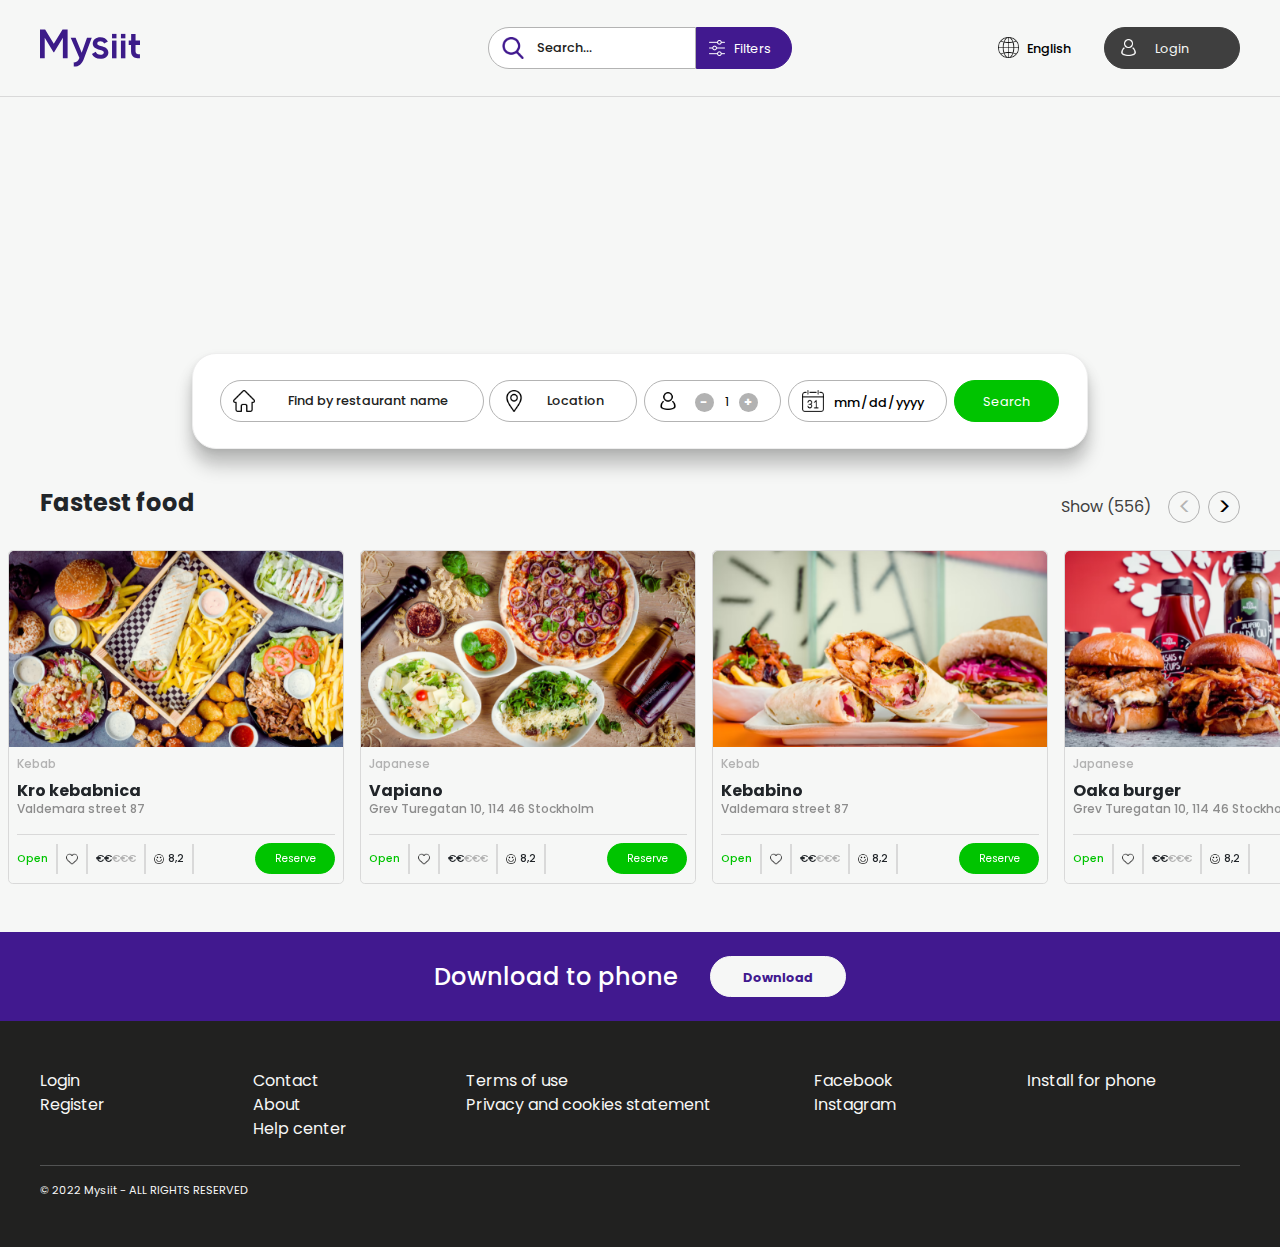
==== index.html @ 3b90d6b8 "re-creating the homepage" ====
<!DOCTYPE html>
<html lang="en">
<head>
    <meta charset="UTF-8">
    <meta http-equiv="X-UA-Compatible" content="IE=edge">
    <meta name="viewport" content="width=device-width, initial-scale=1.0">

    <!-- Bootstrap -->
    <link rel="stylesheet" href="https://cdn.jsdelivr.net/npm/bootstrap@4.3.1/dist/css/bootstrap.min.css" integrity="sha384-ggOyR0iXCbMQv3Xipma34MD+dH/1fQ784/j6cY/iJTQUOhcWr7x9JvoRxT2MZw1T" crossorigin="anonymous">
    
    <link rel="stylesheet" href="swiper/swiper-bundle.min.css">
    <link rel="stylesheet" href="index.css">
    <title>Mysiit</title>
</head>
<body>
    
    <!-- Navbar -->
    <div class="NavbarLine">
        <nav class="navbar MaxWidth mx-auto navbar-expand-md">
            <div class="navbar w-50 w-md-100 p-0">
                <ul class="navbar-nav mr-auto">
                    <a class="navbar-brand px-0 py-0" href="#">
                        <img src="images/Mysiit_logo.svg" width="100" height="40" alt="Mysiit">
                    </a>
                </ul>
            </div>
            <div class="mx-auto navbar d-none d-md-flex p-0">
                <ul class="navbar-nav mr-auto">
                    <li class="nav-item">
                        <input class="PillElement SearchBox pl-5 pr-3" type="text" placeholder="Search..." aria-label="Search">
                    </li>
                    <li class="nav-item dropdown d-none d-md-flex mr-auto">
                        <button onclick="OpenNavMenu('FilterSection')" class="PillElement FilterButton p-0 pl-3 m-0" type="button">
                            <p class="IconText m-0">Filters</p>
                        </button>
                    </li>
                </ul>       
            </div>
            <div class="navbar w-50 w-md-100 p-0">
                <ul class="navbar-nav ml-auto">
                    <li class="nav-item dropdown d-flex ml-auto ml-md-3">
                        <button class="PillElement LangButton ShrinkNavButton p-0 pr-3 m-0" type="button" id="LangDropdownButton" data-toggle="dropdown" aria-haspopup="true" aria-expanded="false">
                            <p class="IconText m-0">English</p>
                        </button>
                        <div class="LangDropdown ShrinkDropdown mt-2 py-0 dropdown-menu" aria-labelledby="LangDropdownButton">
                            <a class="DropdownButton text-center" href="#">Latvian</a>
                            <a class="DropdownButton text-center" href="#">Lithuanian</a>
                        </div>
                    </li>
                    <li class="nav-item dropdown d-none d-md-flex ml-3">
                        <!--Remove onclick to use as a dropdown, arrow icon is hidden in index.css .ProfileButton-->
                        <button onclick="window.location.href='login.html'" class="PillElement ProfileButton ShrinkNavButton p-0 m-0 dropdown-toggle" type="button" id="ProfileDropdownButton" data-toggle="dropdown" aria-haspopup="true" aria-expanded="false">
                            <p class="IconText m-0"><b>Login</b></p>
                        </button>
                        <!--Remove d-none to activate dropdown-->
                        <div class="ProfileDropdown ShrinkDropdown mt-2 py-0 dropdown-menu d-none" aria-labelledby="ProfileDropdownButton">
                            <a class="DropdownButton text-center" href="login.html">Login</a>
                        </div>
                    </li>
                </ul>
            </div>
        </nav>
    </div>

    <!--Filters (mobile search)-->
    <section class="FilterSection NavOverlay" id="FilterSection">
        <div class="FilterOverlayBox mx-auto">
            <form action="results.html" id="FilterForm" class="FilterMain mb-0 mb-md-5">
                <div class="MaxWidth px-xl-5 py-3">
                    <a href="javascript:void(0)" class="CloseFilterButton" onclick="CloseNavMenu('FilterSection')">&times;</a>

                    <div class="my-4">
                        <p class="FilterHeader w-100 text-center d-md-none text-md-left">Search</p>
                        <section class="SearchSection HiddenSearchSection d-flex d-md-none justify-content-center">
                            <span class="FloatingSearch px-4 container-fluid">
                                <span class="row h-100 w-auto py-2">
                                    <div class="col-12 col-lg-6 d-flex flex-wrap my-auto mx-auto px-0 py-2">
                                        <input class="PillElement SearchEl1 text-center pl-5 pr-3 mx-auto" type="text" placeholder="Find by restaurant name" aria-label="Search">
                                        <input class="PillElement SearchEl2 text-center pl-5 pr-4 mt-3 mt-sm-0 mx-auto" type="text" placeholder="Location" aria-label="Search">
                                    </div>
                                    <div class="col-12 col-lg-6 d-flex flex-wrap my-auto mx-auto px-0 py-2">
                                        <div class="Incrementor PillElement SearchEl3 text-center mx-auto pr-4 pr-sm-3 pr-md-5 pr-lg-3">
                                            <button type="button" class="ValueButton text-center p-0 Decrease" onclick="DecreaseValue(0)" value="Decrease Value">-</button>
                                            <input title="NumberInput" class="IncNumber" type="text" readonly value="1" max="8" min="1">
                                            <button type="button" class="ValueButton text-center p-0 Increase" onclick="IncreaseValue(0)" value="Increase Value">+</button>
                                        </div>
                                        <input class="PillElement SearchEl4 text-center pl-5 pr-4 pr-lg-0 pl-lg-4 mt-3 mt-sm-0 mx-auto" type="date" aria-label="Search">
                                    </div>
                                </span>
                            </span>
                        </section>
                    </div>

                    <div class="FilterDividerLine d-flex d-md-none"></div>

                    <div class="my-4">
                        <p class="FilterHeader mb-4 w-100 text-center text-md-left">Type of place</p>
                        <div class="FilterSmallText FilterCheckboxContainer">
                            <label class="CheckboxLabel FilterCheckboxLabel my-2 pr-5">
                                <input class="CustomCheckbox FilterCheckbox" type="checkbox" name="CustomCheckbox" id="CustomCheckbox">
                                <p class=" mb-0 ml-1">Sushi</p>
                            </label>
                            <label class="CheckboxLabel FilterCheckboxLabel my-2 pr-5">
                                <input class="CustomCheckbox FilterCheckbox" type="checkbox" name="CustomCheckbox" id="CustomCheckbox">
                                <p class="mb-0 ml-1">Asian</p>
                            </label>
                            <label class="CheckboxLabel FilterCheckboxLabel my-2 pr-5">
                                <input class="CustomCheckbox FilterCheckbox" type="checkbox" name="CustomCheckbox" id="CustomCheckbox">
                                <p class="mb-0 ml-1">Pizza</p>
                            </label>
                            <label class="CheckboxLabel FilterCheckboxLabel my-2 pr-5">
                                <input class="CustomCheckbox FilterCheckbox" type="checkbox" name="CustomCheckbox" id="CustomCheckbox">
                                <p class="mb-0 ml-1">Alcoholic coctails</p>
                            </label>
                            <label class="CheckboxLabel FilterCheckboxLabel my-2 pr-5">
                                <input class="CustomCheckbox FilterCheckbox" type="checkbox" name="CustomCheckbox" id="CustomCheckbox">
                                <p class="mb-0 ml-1">Indian food</p>
                            </label>
                            <label class="CheckboxLabel FilterCheckboxLabel my-2 pr-5">
                                <input class="CustomCheckbox FilterCheckbox" type="checkbox" name="CustomCheckbox" id="CustomCheckbox">
                                <p class="mb-0 ml-1">Vegan</p>
                            </label>
                            <label class="CheckboxLabel FilterCheckboxLabel my-2 pr-5">
                                <input class="CustomCheckbox FilterCheckbox" type="checkbox" name="CustomCheckbox" id="CustomCheckbox">
                                <p class="mb-0 ml-1">Latvian food</p>
                            </label>
                            <label class="CheckboxLabel FilterCheckboxLabel my-2 pr-5">
                                <input class="CustomCheckbox FilterCheckbox" type="checkbox" name="CustomCheckbox" id="CustomCheckbox">
                                <p class="mb-0 ml-1">Burgers</p>
                            </label>
                            <label class="CheckboxLabel FilterCheckboxLabel my-2 pr-5">
                                <input class="CustomCheckbox FilterCheckbox" type="checkbox" name="CustomCheckbox" id="CustomCheckbox">
                                <p class="mb-0 ml-1">Fast food</p>
                            </label>
                        </div>
                    </div>

                    <div class="FilterDividerLine"></div>

                    <div class="my-4">
                        <p class="FilterHeader mb-4 w-100 text-center text-md-left">Price of range</p>
                        <div class="row m-0 p-0">
                            <div class="order-2 order-md-1 col-3 col-md-2 mr-auto mr-md-0 row p-0 m-0">
                                <div class="col-6 p-0 m-0 SmallCardText text-center">
                                    <p class="sml mb-0">min price</p>
                                    <p class="sml">€ 10</p>  
                                </div>
                                <div class="col-6 p-0 m-0">
                                    <button type="button" id="InputRangeButtonDown" class="CardNavButton InputRangeButton mx-auto">-</button>
                                </div>
                            </div>
                            <div class="order-1 order-md-2 col-12 col-md-8 RangeWrapper p-0 m-0 mb-5 mb-md-0 pt-1">
                                <input type="range" id="ValueRange" class="ValueRange" value="150" min="10" max="1000" step="1">
                                <output class="RangeOutput"></output>
                            </div>
                            <div class="order-3 order-md-3 col-3 col-md-2 ml-auto ml-md-0 row p-0 m-0">
                                <div class="col-6 p-0 m-0">
                                    <button type="button" id="InputRangeButtonUp" class="CardNavButton InputRangeButton mx-auto">+</button>
                                </div>
                                <div class="col-6 p-0 m-0 SmallCardText text-center">
                                    <p class="sml mb-0">max price</p>
                                    <p class="sml">€1000+</p>  
                                </div>
                            </div>
                        </div>
                    </div>

                    <div class="FilterDividerLine"></div>

                    <div class="my-4">
                        <p class="FilterHeader mb-4 w-100 text-center text-md-left">Facilities</p>
                        <div class="FilterSmallText FilterCheckboxContainer">
                            <label class="CheckboxLabel FilterCheckboxLabel my-2 pr-5">
                                <input class="CustomCheckbox FilterCheckbox" type="checkbox" name="CustomCheckbox" id="CustomCheckbox">
                                <p class=" mb-0 ml-1">Tv</p>
                            </label>
                            <label class="CheckboxLabel FilterCheckboxLabel my-2 pr-5">
                                <input class="CustomCheckbox FilterCheckbox" type="checkbox" name="CustomCheckbox" id="CustomCheckbox">
                                <p class="mb-0 ml-1">Free parking</p>
                            </label>
                            <label class="CheckboxLabel FilterCheckboxLabel my-2 pr-5">
                                <input class="CustomCheckbox FilterCheckbox" type="checkbox" name="CustomCheckbox" id="CustomCheckbox">
                                <p class="mb-0 ml-1">Childrens corner</p>
                            </label>
                            <label class="CheckboxLabel FilterCheckboxLabel my-2 pr-5">
                                <input class="CustomCheckbox FilterCheckbox" type="checkbox" name="CustomCheckbox" id="CustomCheckbox">
                                <p class="mb-0 ml-1">Pool</p>
                            </label>
                            <label class="CheckboxLabel FilterCheckboxLabel my-2 pr-5">
                                <input class="CustomCheckbox FilterCheckbox" type="checkbox" name="CustomCheckbox" id="CustomCheckbox">
                                <p class="mb-0 ml-1">Wifi</p>
                            </label>
                            <label class="CheckboxLabel FilterCheckboxLabel my-2 pr-5">
                                <input class="CustomCheckbox FilterCheckbox" type="checkbox" name="CustomCheckbox" id="CustomCheckbox">
                                <p class="mb-0 ml-1">Pool</p>
                            </label>
                        </div>
                    </div>

                </div>
                <div class="FilterDividerLine"></div>
                <div class="MaxWidth px-xl-5 py-3 d-flex justify-content-between">
                    <a href="javascript:document.getElementById('FilterForm').reset();" class="ClearFilterButton p-0 m-0">
                        <p class="IconText m-0">Clear all</p>
                    </a>
                    <button class="PillElement ShowFilterButton p-0 m-0" type="submit">
                        <p class="IconText m-0">Show</p>
                    </button>
                </div>
            </form>
        </div>
    </section>

    <!-- Header -->
    <section class="HeaderSizingBox">
        <div class="CustomHeader h-100 container-fluid d-flex flex-wrap align-items-xl-center px-0">
            <div class="w-100 MaxWidth mx-auto">
                <div class="HeaderTextBox invisible">
                    <h1 class="HeaderText VariableH1 DarkGrayText mt-4">
                        Discover and <br class="d-none d-sm-block"><font class="ColorText">book <br class="d-block d-sm-none">the best</font> <br class="d-none d-sm-block">restaurant
                    </h1>
                </div>
                <div class="w-100 h-auto mt-5 pt-5">
                    <input class="PillElement BoxShadow SearchBox text-center pl-5 pr-3 my-auto mx-auto d-none" type="text" placeholder="Restaurant name, categories..." aria-label="Search">
                </div>
            </div>
        </div>
    </section>

    <!-- Floating Search -->
    <section class="SearchSection MaxWidth mx-auto d-none d-md-flex justify-content-center">
        <span class="FloatingSearch BoxShadow my-3 container-fluid">
            <span class="row h-100 px-4 w-auto py-2">
                <div class="col-12 col-lg-6 d-flex flex-wrap my-auto mx-auto px-0 py-2">
                    <input class="PillElement SearchEl1 text-center pl-5 pr-3 mx-auto" type="text" placeholder="Find by restaurant name" aria-label="Search">
                    <input class="PillElement SearchEl2 text-center pl-5 pr-4 mt-3 mt-sm-0 mx-auto" type="text" placeholder="Location" aria-label="Search">
                </div>
                <div class="col-12 col-lg-6 d-flex flex-wrap my-auto mx-auto px-0 py-2">
                    <div class="Incrementor PillElement SearchEl3 text-center mx-auto pr-4 pr-sm-3 pr-md-5 pr-lg-3">
                        <button class="ValueButton text-center p-0 Decrease" onclick="DecreaseValue(1)" value="Decrease Value">-</button>
                        <input title="NumberInput" class="IncNumber" type="text" readonly value="1" max="8" min="1">
                        <button class="ValueButton text-center p-0 Increase" onclick="IncreaseValue(1)" value="Increase Value">+</button>
                    </div>
                    <input class="PillElement SearchEl4 text-center pl-5 pr-4 pr-lg-0 pl-lg-4 mt-3 mt-sm-0 mx-auto pt-1" type="date" aria-label="Search">
                    <button class="PillElement SearchEl5 p-0 m-0 mt-3 mt-sm-0 mx-auto">
                        <p class="IconText m-0"><b>Search</b></p>
                    </button>
                </div>
            </span>
        </span>
    </section>

    <!-- Card row #1 -->
    <div class="MaxSwiperWidth mx-auto">
        <div class="swiper mb-3">
            <div class="MaxWidth row w-100 my-4 mx-0">
                <div class="col-12 col-sm-8 order-2 order-sm-1 px-0">
                    <h1 class="MediumH1"><b>Fastest food</b></h1>
                </div>
                <div class="DesktopCardNav col-12 col-sm-4 order-1 order-sm-2 px-0 d-flex align-items-center justify-content-start justify-content-sm-end">
                    <a class="mr-3" href="all.html">Show (556)</a>
                    <button class="CustomSwiperButtonPrevious CardNavButton">&lt</button>
                    <button class="CustomSwiperButtonNext ml-2 CardNavButton">&gt</button>
                </div>
            </div>
            <div class="swiper-wrapper">

                <div class="CardBox swiper-slide MediumCard container-fluid p-0 h-auto">
                    <div class="h-100 mx-1 mx-md-2">
                        <div class="row w-100 m-0">
                            <a class="ClickableImage" href="restaurant.html">
                                <img class="col p-0 w-100 img-fluid" src="images/restorans_1.png" alt="">
                            </a>
                        </div>
                        <div class="row w-100 m-0 mx-2 PaddedRow d-flex justify-content-between">
                            <p class="p-0 m-0 my-2 SmallCardText LightGrayText">Kebab</p>
                            <div class="p-0 m-0 SmallCardText">
                                <div class="StarIcon StarChecked"></div>
                                <div class="StarIcon StarChecked"></div>
                                <div class="StarIcon StarChecked"></div>
                                <div class="StarIcon"></div>
                                <div class="StarIcon"></div>
                            </div>
                        </div>
                        <div class="row w-100 m-0 mx-2 PaddedRow">
                            <h6 class="col p-0 my-0"><b>Kro kebabnica</b></h6>
                        </div>
                        <div class="row w-100 m-0 mx-2 PaddedRow">
                            <p class="col p-0 mb-2 SmallCardText GrayText">Valdemara street 87</p>
                        </div>
                        <div class="row mx-2 mt-2 CardXDivider"></div>
                        <div class="row mx-2 SmallerCardText">
                            <div class="d-flex align-items-center">
                                <p class="my-3 ColorText2">Open</p>
                                <div class="CardYDivider mx-2"></div>
                                <img class="my-3" src="icons/heart.png" width="12" height="12">
                                <div class="CardYDivider mx-2"></div>
                                <div class="my-3 d-inline-flex align-items-center">
                                    <p class="mb-0">€</p>
                                    <p class="mb-0">€</p>
                                    <p class="mb-0 LightGrayText">€</p>
                                    <p class="mb-0 LightGrayText">€</p>
                                    <p class="mb-0 LightGrayText">€</p>
                                </div>
                                <div class="CardYDivider mx-2"></div>
                                <img class="my-3 mr-1" src="icons/smile.png" width="10" height="10">
                                <p class="my-3 mb-0">8,2</p>
                                <div class="CardYDivider mx-2"></div>                                
                            </div>
                            <button class="my-2 CardReserveButton ml-auto" type="button">Reserve</button>
                        </div>
                    </div>
                </div>

                <div class="CardBox swiper-slide MediumCard container-fluid p-0 h-auto">
                    <div class="h-100 mx-1 mx-md-2">
                        <div class="row w-100 m-0">
                            <a class="ClickableImage" href="restaurant.html">
                                <img class="col p-0 w-100 img-fluid" src="images/restorans_2.png" alt="">
                            </a>
                        </div>
                        <div class="row w-100 m-0 mx-2 PaddedRow d-flex justify-content-between">
                            <p class="p-0 m-0 my-2 SmallCardText LightGrayText">Japanese</p>
                            <div class="p-0 m-0 SmallCardText">
                                <div class="StarIcon StarChecked"></div>
                                <div class="StarIcon StarChecked"></div>
                                <div class="StarIcon StarChecked"></div>
                                <div class="StarIcon"></div>
                                <div class="StarIcon"></div>
                            </div>
                        </div>
                        <div class="row w-100 m-0 mx-2 PaddedRow">
                            <h6 class="col p-0 my-0"><b>Vapiano</b></h6>
                        </div>
                        <div class="row w-100 m-0 mx-2 PaddedRow">
                            <p class="col p-0 mb-2 SmallCardText GrayText">Grev Turegatan 10, 114 46 Stockholm</p>
                        </div>
                        <div class="row mx-2 mt-2 CardXDivider"></div>
                        <div class="row mx-2 SmallerCardText">
                            <div class="d-flex align-items-center">
                                <p class="my-3 ColorText2">Open</p>
                                <div class="CardYDivider mx-2"></div>
                                <img class="my-3" src="icons/heart.png" width="12" height="12">
                                <div class="CardYDivider mx-2"></div>
                                <div class="my-3 d-inline-flex align-items-center">
                                    <p class="mb-0">€</p>
                                    <p class="mb-0">€</p>
                                    <p class="mb-0 LightGrayText">€</p>
                                    <p class="mb-0 LightGrayText">€</p>
                                    <p class="mb-0 LightGrayText">€</p>
                                </div>
                                <div class="CardYDivider mx-2"></div>
                                <img class="my-3 mr-1" src="icons/smile.png" width="10" height="10">
                                <p class="my-3 mb-0">8,2</p>
                                <div class="CardYDivider mx-2"></div>                                
                            </div>
                            <button class="my-2 CardReserveButton ml-auto" type="button">Reserve</button>
                        </div>
                    </div>
                </div>

                <div class="CardBox swiper-slide MediumCard container-fluid p-0 h-auto">
                    <div class="h-100 mx-1 mx-md-2">
                        <div class="row w-100 m-0">
                            <a class="ClickableImage" href="restaurant.html">
                                <img class="col p-0 w-100 img-fluid" src="images/restorans_3.png" alt="">
                            </a>
                        </div>
                        <div class="row w-100 m-0 mx-2 PaddedRow d-flex justify-content-between">
                            <p class="p-0 m-0 my-2 SmallCardText LightGrayText">Kebab</p>
                            <div class="p-0 m-0 SmallCardText">
                                <div class="StarIcon StarChecked"></div>
                                <div class="StarIcon StarChecked"></div>
                                <div class="StarIcon StarChecked"></div>
                                <div class="StarIcon"></div>
                                <div class="StarIcon"></div>
                            </div>
                        </div>
                        <div class="row w-100 m-0 mx-2 PaddedRow">
                            <h6 class="col p-0 my-0"><b>Kebabino</b></h6>
                        </div>
                        <div class="row w-100 m-0 mx-2 PaddedRow">
                            <p class="col p-0 mb-2 SmallCardText GrayText">Valdemara street 87</p>
                        </div>
                        <div class="row mx-2 mt-2 CardXDivider"></div>
                        <div class="row mx-2 SmallerCardText">
                            <div class="d-flex align-items-center">
                                <p class="my-3 ColorText2">Open</p>
                                <div class="CardYDivider mx-2"></div>
                                <img class="my-3" src="icons/heart.png" width="12" height="12">
                                <div class="CardYDivider mx-2"></div>
                                <div class="my-3 d-inline-flex align-items-center">
                                    <p class="mb-0">€</p>
                                    <p class="mb-0">€</p>
                                    <p class="mb-0 LightGrayText">€</p>
                                    <p class="mb-0 LightGrayText">€</p>
                                    <p class="mb-0 LightGrayText">€</p>
                                </div>
                                <div class="CardYDivider mx-2"></div>
                                <img class="my-3 mr-1" src="icons/smile.png" width="10" height="10">
                                <p class="my-3 mb-0">8,2</p>
                                <div class="CardYDivider mx-2"></div>                                
                            </div>
                            <button class="my-2 CardReserveButton ml-auto" type="button">Reserve</button>
                        </div>
                    </div>
                </div>

                <div class="CardBox swiper-slide MediumCard container-fluid p-0 h-auto">
                    <div class="h-100 mx-1 mx-md-2">
                        <div class="row w-100 m-0">
                            <a class="ClickableImage" href="restaurant.html">
                                <img class="col p-0 w-100 img-fluid" src="images/restorans_4.png" alt="">
                            </a>
                        </div>
                        <div class="row w-100 m-0 mx-2 PaddedRow d-flex justify-content-between">
                            <p class="p-0 m-0 my-2 SmallCardText LightGrayText">Japanese</p>
                            <div class="p-0 m-0 SmallCardText">
                                <div class="StarIcon StarChecked"></div>
                                <div class="StarIcon StarChecked"></div>
                                <div class="StarIcon StarChecked"></div>
                                <div class="StarIcon"></div>
                                <div class="StarIcon"></div>
                            </div>
                        </div>
                        <div class="row w-100 m-0 mx-2 PaddedRow">
                            <h6 class="col p-0 my-0"><b>Oaka burger</b></h6>
                        </div>
                        <div class="row w-100 m-0 mx-2 PaddedRow">
                            <p class="col p-0 mb-2 SmallCardText GrayText">Grev Turegatan 10, 114 46 Stockholm</p>
                        </div>
                        <div class="row mx-2 mt-2 CardXDivider"></div>
                        <div class="row mx-2 SmallerCardText">
                            <div class="d-flex align-items-center">
                                <p class="my-3 ColorText2">Open</p>
                                <div class="CardYDivider mx-2"></div>
                                <img class="my-3" src="icons/heart.png" width="12" height="12">
                                <div class="CardYDivider mx-2"></div>
                                <div class="my-3 d-inline-flex align-items-center">
                                    <p class="mb-0">€</p>
                                    <p class="mb-0">€</p>
                                    <p class="mb-0 LightGrayText">€</p>
                                    <p class="mb-0 LightGrayText">€</p>
                                    <p class="mb-0 LightGrayText">€</p>
                                </div>
                                <div class="CardYDivider mx-2"></div>
                                <img class="my-3 mr-1" src="icons/smile.png" width="10" height="10">
                                <p class="my-3 mb-0">8,2</p>
                                <div class="CardYDivider mx-2"></div>                                
                            </div>
                            <button class="my-2 CardReserveButton ml-auto" type="button">Reserve</button>
                        </div>
                    </div>
                </div>

                <div class="CardBox swiper-slide MediumCard container-fluid p-0 h-auto">
                    <div class="h-100 mx-1 mx-md-2">
                        <div class="row w-100 m-0">
                            <a class="ClickableImage" href="restaurant.html">
                                <img class="col p-0 w-100 img-fluid" src="images/restorans_5.png" alt="">
                            </a>
                        </div>
                        <div class="row w-100 m-0 mx-2 PaddedRow d-flex justify-content-between">
                            <p class="p-0 m-0 my-2 SmallCardText LightGrayText">Kebab</p>
                            <div class="p-0 m-0 SmallCardText">
                                <div class="StarIcon StarChecked"></div>
                                <div class="StarIcon StarChecked"></div>
                                <div class="StarIcon StarChecked"></div>
                                <div class="StarIcon"></div>
                                <div class="StarIcon"></div>
                            </div>
                        </div>
                        <div class="row w-100 m-0 mx-2 PaddedRow">
                            <h6 class="col p-0 my-0"><b>Kro kebabnica</b></h6>
                        </div>
                        <div class="row w-100 m-0 mx-2 PaddedRow">
                            <p class="col p-0 mb-2 SmallCardText GrayText">Valdemara street 87</p>
                        </div>
                        <div class="row mx-2 mt-2 CardXDivider"></div>
                        <div class="row mx-2 SmallerCardText">
                            <div class="d-flex align-items-center">
                                <p class="my-3 ColorText2">Open</p>
                                <div class="CardYDivider mx-2"></div>
                                <img class="my-3" src="icons/heart.png" width="12" height="12">
                                <div class="CardYDivider mx-2"></div>
                                <div class="my-3 d-inline-flex align-items-center">
                                    <p class="mb-0">€</p>
                                    <p class="mb-0">€</p>
                                    <p class="mb-0 LightGrayText">€</p>
                                    <p class="mb-0 LightGrayText">€</p>
                                    <p class="mb-0 LightGrayText">€</p>
                                </div>
                                <div class="CardYDivider mx-2"></div>
                                <img class="my-3 mr-1" src="icons/smile.png" width="10" height="10">
                                <p class="my-3 mb-0">8,2</p>
                                <div class="CardYDivider mx-2"></div>                                
                            </div>
                            <button class="my-2 CardReserveButton ml-auto" type="button">Reserve</button>
                        </div>
                    </div>
                </div>

                <div class="CardBox swiper-slide MediumCard container-fluid p-0 h-auto">
                    <div class="h-100 mx-1 mx-md-2">
                        <div class="row w-100 m-0">
                            <a class="ClickableImage" href="restaurant.html">
                                <img class="col p-0 w-100 img-fluid" src="images/restorans_6.png" alt="">
                            </a>
                        </div>
                        <div class="row w-100 m-0 mx-2 PaddedRow d-flex justify-content-between">
                            <p class="p-0 m-0 my-2 SmallCardText LightGrayText">Kebab</p>
                            <div class="p-0 m-0 SmallCardText">
                                <div class="StarIcon StarChecked"></div>
                                <div class="StarIcon StarChecked"></div>
                                <div class="StarIcon StarChecked"></div>
                                <div class="StarIcon"></div>
                                <div class="StarIcon"></div>
                            </div>
                        </div>
                        <div class="row w-100 m-0 mx-2 PaddedRow">
                            <h6 class="col p-0 my-0"><b>Kro kebabnica</b></h6>
                        </div>
                        <div class="row w-100 m-0 mx-2 PaddedRow">
                            <p class="col p-0 mb-2 SmallCardText GrayText">Grev Turegatan 10, 114 46 Stockholm</p>
                        </div>
                        <div class="row mx-2 mt-2 CardXDivider"></div>
                        <div class="row mx-2 SmallerCardText">
                            <div class="d-flex align-items-center">
                                <p class="my-3 ColorText2">Open</p>
                                <div class="CardYDivider mx-2"></div>
                                <img class="my-3" src="icons/heart.png" width="12" height="12">
                                <div class="CardYDivider mx-2"></div>
                                <div class="my-3 d-inline-flex align-items-center">
                                    <p class="mb-0">€</p>
                                    <p class="mb-0">€</p>
                                    <p class="mb-0 LightGrayText">€</p>
                                    <p class="mb-0 LightGrayText">€</p>
                                    <p class="mb-0 LightGrayText">€</p>
                                </div>
                                <div class="CardYDivider mx-2"></div>
                                <img class="my-3 mr-1" src="icons/smile.png" width="10" height="10">
                                <p class="my-3 mb-0">8,2</p>
                                <div class="CardYDivider mx-2"></div>                                
                            </div>
                            <button class="my-2 CardReserveButton ml-auto" type="button">Reserve</button>
                        </div>
                    </div>
                </div>

            </div>
        </div>        
    </div>

    <!-- Download to phone section -->
    <section class="DownloadSection mt-5 w-100 py-3 d-flex flex-wrap justify-content-center align-items-center">
        <p class="mb-0 my-2 mx-3 text-center">Download to phone</p>
        <button class="PillElement DownloadButton my-2 mx-3 p-0 m-0">
            <p class="IconText m-0"><b>Download</b></p>
        </button>
    </section>

    <!-- Footer -->
    <footer class="footer pb-5 CustomFooter">
        <div class="container-fluid MaxWidth">
            <div class="row pt-5 mx-0 FooterRow text-center text-md-left">
                <div class="col-12 col-md px-0 mr-0 mr-lg-5 mb-4">
                    <a href="login.html" class="mb-1">Login</a><br>
                    <a href="login.html">Register</a><br>
                </div>
                <div class="col-12 col-md px-0 mr-0 mr-lg-5 mb-4">
                    <a href="" class="mb-1">Contact</a><br>
                    <a href="" class="mb-1">About</a><br>
                    <a href="">Help center</a><br>
                </div>
                <div class="col-12 col-md-3 px-0 mr-0 mr-lg-5 mb-4">
                    <a href="" class="mb-1">Terms of use</a><br>
                    <a href="">Privacy and cookies statement</a><br>
                </div>
                <div class="col-12 col-md px-0 mr-0 mr-lg-5 mb-4">
                    <a href="" class="mb-1">Facebook</a><br>
                    <a href="">Instagram</a><br>
                </div>
                <div class="col-12 col-md px-0 mr-0 mr-lg-5 mb-4">
                    <a href="" class="mb-1">Install for phone</a><br>
                </div>
            </div>
            <p class="Copyright mt-3 mb-5 mb-md-0 text-center text-md-left">© 2022 Mysiit - ALL RIGHTS RESERVED</p>
        </div>
    </footer>

    <!-- Mobile navbar -->
    <div class="navbar MobileNavbar p-0 w-100 d-md-none">
        <button class="MobileNavButton px-0 py-2 text-center">
            <img class="MobileNavIcon" src="icons/home.png" alt="">
            <p>Home</p>
        </button>
        <button class="MobileNavButton px-0 py-2 text-center">
            <img class="MobileNavIcon" src="icons/heart.png" alt="">
            <p>Wishlists</p>
        </button>
        <button class="MobileNavButton px-0 py-2 text-center" onclick="OpenNavMenu('FilterSection')">
            <img class="MobileNavIcon" src="icons/loupe.png" alt="">
            <p>Search</p>
        </button>
        <button onclick="window.location.href='login.html'" class="MobileNavButton px-0 py-2 text-center">
            <img class="MobileNavIcon" src="icons/account_black.png" alt="">
            <p>Login</p>
        </button>
        <button  class="MobileNavButton px-0 py-2 text-center" onclick="OpenNavMenu('NavMenu')">
            <img class="MobileNavIcon" src="icons/menu.png" alt="">
            <p>Menu</p>
        </button>
    </div>

    <!-- Opened mobile nav menu -->
    <div id="NavMenu" class="NavOverlay">
        <a href="javascript:void(0)" class="CloseOverlayButton" onclick="CloseNavMenu('NavMenu')">&times;</a>
        <div class="OverlayContent w-100">
            <a href="#">Home</a>
            <a href="#">Wishlist</a>
            <a href="#">Search</a>
            <a href="#">Profile</a>
            <a href="login.html">Login</a>
        </div>
    </div>

    <script src="swiper/swiper-bundle.min.js"></script>
    <script src="https://code.jquery.com/jquery-3.3.1.slim.min.js" integrity="sha384-q8i/X+965DzO0rT7abK41JStQIAqVgRVzpbzo5smXKp4YfRvH+8abtTE1Pi6jizo" crossorigin="anonymous"></script>
    <script src="https://cdn.jsdelivr.net/npm/popper.js@1.14.7/dist/umd/popper.min.js" integrity="sha384-UO2eT0CpHqdSJQ6hJty5KVphtPhzWj9WO1clHTMGa3JDZwrnQq4sF86dIHNDz0W1" crossorigin="anonymous"></script>
    <script src="https://cdn.jsdelivr.net/npm/bootstrap@4.3.1/dist/js/bootstrap.min.js" integrity="sha384-JjSmVgyd0p3pXB1rRibZUAYoIIy6OrQ6VrjIEaFf/nJGzIxFDsf4x0xIM+B07jRM" crossorigin="anonymous"></script>
    <script src="script.js"></script>
</body>
</html>
---- index.css ----
/*#region General styles and links*/
@import url('https://fonts.googleapis.com/css2?family=Poppins:ital,wght@0,100;0,200;0,300;0,400;0,500;0,600;0,700;0,800;0,900;1,100;1,200;1,300;1,400;1,500;1,600;1,700;1,800;1,900&display=swap');
    :root
    {
        --darkergray: #3f3f3f;
        --darkgray: #525353;
        --normalgray: #8d8d8d;
        --lightgray: #b2b2b2;
        --lightergray: #b3b3b3;
        --bordergray: #d9d9d9;
        --lightestgray: #eeeeee;
        --transparentgray: rgba(53, 53, 53, 0.904);

        --bg: #f6f7f6;
        --black: #212120;
        --purple: #41198F;
        --green: #00c400;
    }
    *
    {
        box-sizing: border-box;
        font-family: 'Poppins', sans-serif;
    }
    input:focus,
    select:focus,
    textarea:focus,
    button:focus
    {
        outline: none;
    }
    html, body
    {
        background-color: var(--bg);
    }
    .navbar
    {
        height: 6rem;
        z-index: 2;
    }
    .dropdown-toggle::after
    {
        display: none !important;
    }
    .ScrollDisabled
    {
        position: fixed;
        width: 100%;
        overflow-y: scroll;
    }
    .NavbarLine
    {
        border-bottom: 1px solid var(--bordergray);
    }
/*#endregion*/

/*#region Used for multiple elements*/
    .PillElement
    {
        height: 2.6rem;
        width: 8.5rem;
        border: 1px solid var(--lightergray);
        border-radius: 1.5rem;
        font-size: 0.8rem;
        line-height: 2.6rem;
        font-weight: lighter;
    }
    .IconText::before, .IconText::after
    {
        display: block;
        content: '';
        position: absolute;
        background-size: 1.3rem 1.3rem;
        width: 1.3rem;
        height: 1.3rem;
    }
    .IconText::before
    {
        margin-left: 0.8rem;
        margin-top: 0.58rem;
    }
    .IconText::after
    {
        margin-left: 6.3rem;
        margin-top: -2.05rem;
    }
    .VariableH1
    {
        font-size: clamp(1.9rem, 4vw, 2.6rem);
    }
    .MediumH1
    {
        font-size: 1.5rem;
    }
    .DividerLine
    {
        border-bottom: 1px solid var(--bordergray);
    }
    .DropdownButton
    {
        height: 2.6rem;
        font-size: 0.8rem;
        line-height: 2.6rem;
        border: none;
        background-color: var(--bg);
    }
    .DropdownButton:link, .DropdownButton:visited, .DropdownButton:hover, .DropdownButton:active
    {
        text-decoration: none;
        color: var(--black);
    }
    .DropdownButton:hover, .DropdownButton:active
    {
        background-color: var(--green);
        transition: all 150ms linear;
    }
    .BoxShadow
    {
        box-shadow:
        0px 2.7px 5.3px rgba(0, 0, 0, 0.06),
        0px 8.9px 15px rgba(0, 0, 0, 0.09),
        0px 18px 18px rgba(0, 0, 0, 0.18);
        -webkit-box-shadow:
        0px 2.7px 5.3px rgba(0, 0, 0, 0.06),
        0px 8.9px 15px rgba(0, 0, 0, 0.09),
        0px 18px 18px rgba(0, 0, 0, 0.18);
    }
    @media only screen and (min-width: 768px) and (max-width: 1199px) /*991*/
    {
        .ShrinkNavButton
        {
            width: 3rem !important;
            color: transparent !important;
        }
        .LangDropdown.ShrinkDropdown
        {
            margin-left: -1.65rem !important;
        }
        .ProfileDropdown.ShrinkDropdown
        {
            margin-left: -5.75rem !important;
        }
    }
    @media only screen and (max-width: 767px)
    {
        .LangDropdown
        {
            margin-left: -3.5rem !important;
        }
    }
/*#endregion*/

/*#region Page width and spacing from sides*/
    .MaxSwiperWidth
    {
        padding: 0 0 0 0;
    }
    /*XS*/
        @media only screen and (min-width: 0px) and (max-width: 575px)
        {
            .MaxWidth
            {
                padding: 0 1rem 0 1rem;
            }
        }
    /*SM*/
        @media only screen and (min-width: 576px) and (max-width: 767px)
        {
            .MaxWidth
            {
                padding: 0 1rem 0 1rem;
            }
        }
    /*MD*/
        @media only screen and (min-width: 768px) and (max-width: 991px)
        {
            .MaxWidth
            {
                padding: 0 1.5rem 0 1.5rem;
            }
        }
    /*LG*/
        @media only screen and (min-width: 992px) and (max-width: 1199px)
        {
            .MaxWidth
            {
                padding: 0 2rem 0 2rem;
            }
        }
    /*XL*/
        @media only screen and (min-width: 1200px)
        {
            .MaxWidth
            {
                padding: 0 2.5rem 0 2.5rem;
            }
        }
/*#endregion*/

/*#region Text colors*/
    .ColorText
    {
        color: var(--purple);
    }
    .ColorText2
    {
        color: var(--green);
    }
    .DarkGrayText
    {
        color: var(--darkergray);
    }
    .GrayText
    {
        color: var(--normalgray);
    }
    .LightGrayText, .LightGrayText:link, .LightGrayText:visited, .LightGrayText:hover, .LightGrayText:active
    {
        color: var(--lightgray);
    }
/*#endregion*/

/*#region Checkbox*/
.CheckboxLabel
{
    display: grid;
    grid-template-columns: 1em auto;
    gap: 0.5em;
}
.CustomCheckbox
{
    -webkit-appearance: none;
    appearance: none;
    background-color: transparent;
    margin: 0;
    font: inherit;
    width: 1.15em;
    height: 1.15em;
    border: 0.15em solid gray;
    border-radius: 50%;
    display: grid;
    place-content: center;
}
.CustomCheckbox::before
{
    content: "";
    width: 0.65em;
    height: 0.65em;
    clip-path: polygon(14% 44%, 0 65%, 50% 100%, 100% 16%, 80% 0%, 43% 62%);
    transform: scale(0);
    transform-origin: top;
    transition: 150ms all;
    box-shadow: inset 1em 1em white;
}
.CustomCheckbox:checked
{
    background-color: var(--green);
    border: var(--green);
}
.CustomCheckbox:checked::before
{
transform: scale(1);
}
/*#endregion*/


/*#region TOP NAVBAR Search box*/
    .SearchBox
    {
        font-weight: 500;
        padding-top: 0.1rem;
        width: 13rem;
        background-color: white !important;
        color: var(--black);
        background: url("icons/loupe.png") no-repeat left;
        background-size: 1.4rem;
        background-position-x: 0.8rem;
        border-top-right-radius: 0;
        border-bottom-right-radius: 0;
    }::placeholder
    {
        color: var(--black);
    }
/*#endregion*/

/*#region TOP NAVBAR Filter button*/
    .FilterButton
    {
        width: 6rem;
        background-color: var(--purple);
        border: 1px solid var(--purple);
        color: white;
        font-weight: 400;
        border-top-left-radius: 0;
        border-bottom-left-radius: 0;
    }
    .FilterButton > p::before
    {
        background-image: url("icons/filter.png");
        margin-left: -0.25rem;
        margin-top: 0.75rem;
        background-size: 1rem 1rem;
        width: 1rem;
        height: 1rem;
    }
    .FilterButton:active, .FilterButton:hover
    {
        background-color: var(--black);
        border: 1px solid var(--black);
        transition: all 150ms linear;
    }
/*#endregion*/

/*#region TOP NAVBAR Profile button*/
    .ProfileButton
    {
        color: var(--bg);
        border: 1px solid var(--darkergray);
        background-color: var(--darkergray);
    }
    .ProfileButton > p::before
    {
        background-image: url("icons/account_white.png");
    }
    .ProfileButton > p::after
    {
        display: none; /*Remove to show dropdown arrow*/
        background-image: url("icons/down_arrow.png");
        background-size: 1.4rem 1.4rem;
        background-repeat: no-repeat;
    }
    .ProfileButton:active, .ProfileButton:hover
    {
        background-color: var(--purple);
        border: 1px solid var(--purple);
        transition: all 150ms linear;
    }
/*#endregion*/

/*#region TOP NAVBAR Profile button DROPDOWN*/
.ProfileDropdown, .ProfileDropdown > *
{
    display: none;
}
.ProfileButton:focus + .ProfileDropdown, .ProfileDropdown > *
{
    display: block;
}
.ProfileDropdown
{
    width: 10rem;
    margin-top: 3.1rem;
    margin-left: -0.75rem;
    border: 1px solid var(--lightestgray);
    border-radius: 1.5rem;
    position: absolute;
    background-color:var(--bg);
    overflow: hidden;
}
/*#endregion*/

/*#region TOP NAVBAR Language button*/
    .LangButton
    {
        width: 6.5rem;
        text-align: right;
        font-weight: 500;
        background-color: transparent;
        border: 1px solid transparent;
    }
    .LangButton > p::before
    {
        background-image: url("icons/globe.png");
        background-size: 1.3rem 1.3rem;
        background-repeat: no-repeat;
    }
    .LangButton > p::after
    {
        content: none;
    }
    .LangButton:active, .LangButton:hover
    {
        background-color: var(--green);
        border: 1px solid var(--green);
        transition: all 150ms linear;
    }
/*#endregion*/

/*#region TOP NAVBAR Language button DROPDOWN*/
    .LangDropdown, .LangDropdown > *
    {
        display: none;
    }
    .LangButton:focus + .LangDropdown, .LangDropdown > *
    {
        display: block;
    }
    .LangDropdown
    {
        position: absolute !important;
        width: 10rem;
        margin-top: 0.5rem;
        margin-left: -1.75rem;
        border: 1px solid var(--lightestgray);
        border-radius: 1.5rem;
        position: absolute;
        background-color: var(--bg);
        overflow: hidden;
    }
/*#endregion*/



/*#region CONTENT Custom header*/
    .HeaderSizingBox
    {
        height: 19rem;
    }
    .CustomHeader
    {
        background-image: url("images/header.jpg");
        background-size: cover;
        background-position: center;
    }
    .HeaderText
    {
        font-weight: bold;
        display: inline-block;
        height: 1rem;
    }
    @media only screen and (max-width: 767px)
    {
        .HeaderSizingBox
        {
            height: 21rem;
        }
    }
/*#endregion*/

/*#region CONTENT Search section*/
    .SearchSection
    {
        margin-top: -4rem;
    }
    .FloatingSearch
    {
        max-width: 56rem;
        min-height: 6rem;
        border: 1px solid var(--lightestgray);
        border-radius: 1.5rem;
        background-color: white;
    }
    .SearchEl1, .SearchEl2, .SearchEl3, .SearchEl4
    {
        background-color: white;
        padding-left: 2.8rem;
        font-weight: 500;
    }
    .SearchEl1
    {
        width: 62.5%;
        background: url("icons/home.png") no-repeat left;
        background-size: 1.4rem;
        background-position-x: 0.8rem;
    }
    .SearchEl2
    {
        width: 35%;
        background: url("icons/location.png") no-repeat left;
        background-size: 1.4rem;
        background-position-x: 0.8rem;
    }
    .SearchEl3
    {
        width: 32.5%;
        background: url("icons/account_black.png") no-repeat left;
        background-size: 1.4rem;
        background-position-x: 0.8rem;
    }
    .SearchEl4
    {
        width: 37.5%;
        background: url("icons/calendar.png") no-repeat left;
        background-size: 1.4rem;
        background-position-x: 0.8rem;
    }
    .SearchEl5
    {
        width: 25%;
        background-color: var(--green);
        border: 1px solid var(--green);
        color: white;
    }
    .SearchEl5:active, .SearchEl5:hover
    {
        background-color: var(--black);
        border: 1px solid var(--black);
        transition: all 150ms linear;
    }
    .ValueButton
    {
        color: white;
        display: inline-block;
        border: none;
        width: 1.2rem;
        height: 1.2rem;
        background-color: var(--lightgray);
        line-height: 1rem;
        font-weight: bold;
    }
    .ValueButton:active
    {
        background-color: var(--darkgray);
        transition: all 150ms linear;
    }
    .ValueButton:hover
    {
        background-color: var(--darkgray);
        cursor: pointer;
        transition: all 150ms linear;
    }
    .Incrementor .Decrease
    {
        border-radius: 50%;
    }
    .Incrementor .Increase
    {
        border-radius: 50%;
    }
    .IncNumber
    {
        text-align: center;
        border: none;
        margin: 0px;
        width: 1.2rem;
        height: 2rem;
    }
    .IncTime
    {
        text-align: center;
        border: none;
        margin: 0px;
        width: 2.3rem;
        height: 2rem;
    }
    input[type=number]::-webkit-inner-spin-button, input[type=number]::-webkit-outer-spin-button
    {
        -webkit-appearance: none;
        margin: 0;
    }
    input[type="date"]::-webkit-calendar-picker-indicator
    {
        background: transparent;
        cursor: pointer;
        position: absolute;
        width: 37%;
        height: 2.6rem;
        margin-left: -3.1rem;
        margin-top: -0.2rem;
        border-radius: 1.5rem;
    }
    @media only screen and (max-width: 575px)
    {
        .SearchEl1, .SearchEl2, .SearchEl3, .SearchEl4, input[type="date"]::-webkit-calendar-picker-indicator
        {
            width: 100%;
        }
        .SearchEl5
        {
            width: 50%;
        }
    }
    @media only screen and (min-width: 992px)
    {
        input[type="date"]::-webkit-calendar-picker-indicator
        {
            margin-left: -1.6rem;
        }
    }

/*#endregion*/


/*#region CONTENT Cards*/
    .DesktopCardNav > a:link, .DesktopCardNav > a:visited, .DesktopCardNav > a:hover, .DesktopCardNav > a:active
    {
        color: var(--darkergray);
    }
    .CardNavButton
    {
        width: 2rem;
        height: 2rem;
        border: 1px solid var(--lightergray);
        font-size: 1.5rem;
        line-height: 1.8rem;
        border-radius: 50%;
        background-color: transparent;
        cursor: pointer;
    }
    .CardNavButton:active
    {
        background-color: var(--lightgray);
        transition: all 150ms linear;
    }
        .CardBox
        {
            border-radius: 0.3rem;
            cursor: -webkit-grab;
            cursor: grab;
        }
        .CardBox > div
        {
            border: 1px solid var(--bordergray);
            border-radius: 0.3rem;
        }
        .MediumCard
        {
            width: 22rem;
        }
        .MediumCard img
        {
            aspect-ratio: 422 / 248;
            border-top-left-radius: 0.3rem;
            border-top-right-radius: 0.3rem;
        }
            .SmallCard img
            {
                aspect-ratio: 385 / 449;
                border-radius: 0.3rem;
            }
        .CardXDivider
        {
            border-top: 1px solid var(--bordergray);
        }
        .CardYDivider
        {
            border: 0.5px solid var(--bordergray);
            height: 1.9rem;
        }
        .CardReserveButton
        {
            border: 1px solid var(--green);
            background-color: var(--green);
            color: white;
            border-radius: 0.95rem;
            height: 1.9rem;
            width: 5rem;
        }


    .ClickableImage:hover > img, .ClickableImage:active > img
    {
        filter: brightness(50%);
        transition: all 150ms linear;
    }
    .SmallCardText
    {
        font-weight: 500;
        font-size: 0.75rem;
    }
    .SmallerCardText
    {
        font-weight: 500;
        font-size: 0.65rem;
    }
    .CardNavButton
    {
        display: block;
    }
    .DesktopCardNav
    {
        justify-content: right !important;
    }


/*#endregion*/


/*#region FOOTER Download section*/
.DownloadSection
{
    color: white;
    background-color: var(--purple);
    font-size: 1.5rem;
    font-weight: 500;
}
.DownloadButton
{
    background-color: var(--bg);
    color: var(--purple);
    font-weight: 500;
    border: 1px solid var(--bg);
}
.DownloadButton:active, .DownloadButton:hover
{
    background-color: var(--black);
    border: 1px solid var(--black);
    color: white;
    transition: all 150ms linear;
}
/*#endregion*/

/*#region FOOTER*/
    .CustomFooter
    {
        background-color: var(--black);
        color: var(--bg);
        box-shadow: 0 35vh 0 35vh var(--black);
    }
    .FooterRow
    {
        border-bottom: 0.1rem solid var(--darkgray);
    }
    .Copyright
    {
        font-size: 0.7rem;
    }
    .CustomFooter a:link, .CustomFooter a:visited, .CustomFooter a:hover, .CustomFooter a:active
    {
        color: var(--bg);
    }
/*#endregion*/


/*#region OVERLAY Mobile navbar*/
    .MobileNavbar
    {
        position: fixed;
        bottom: 0;
        background-color: var(--bg);
        color: var(--black);
        height: 3.3rem;
        font-size: 0.7rem;
        z-index: 3;
    }
    .MobileNavbar a:link, .MobileNavbar a:visited, .MobileNavbar a:hover, .MobileNavbar a:active
    {
        color: var(--black);
    }
    .MobileNavButton
    {
        width: 20%;
        border: none;
    }
    .MobileNavButton:active, .MobileNavButton:hover
    {
        background-color: var(--purple);
        transition: all 150ms linear;
    }
    .MobileNavIcon
    {
        width: 1.4rem;
        height: 1.4rem;
    }
/*#endregion*/

/*#region OVERLAY Menu overlay*/
    .NavOverlay
    {
        height: 0;
        z-index: 4;
        bottom: 0;
        left: 0;
        width: 100%;
        position: fixed;
        background-color: var(--transparentgray);
        overflow-x: hidden;
        transition: 200ms;
    }
    .NavOverlay > .OverlayContent
    {
        position: relative;
        top: 25%;
        text-align: center;
    }
    .NavOverlay > .OverlayContent a, .NavOverlay > .CloseOverlayButton
    {
        text-decoration: none;
        margin-top: 1rem;
        font-size: 2.5rem;
        color: white;
        display: block;
    }
    .NavOverlay .OverlayContent a:hover, .NavOverlay .OverlayContent a:focus,
    .NavOverlay > .CloseOverlayButton:hover, .NavOverlay > .CloseOverlayButton:focus
    {
        color: var(--purple);
        transition: 150ms;
    }
    .NavOverlay .CloseOverlayButton
    {
        position: absolute;
        top: 2rem;
        right: 2rem;
        font-size: 5rem;
    }
/*#endregion*/

/*#region OVERLAY Filter overlay*/
    .HiddenSearchSection
    {
        margin-top: 0;
        z-index: 4;
        text-align: center;
    }
    .HiddenSearchSection > span
    {
        background-color: transparent;
        border: 1px solid transparent;
    }
    .HiddenSearchSection .SearchEl1, .HiddenSearchSection .SearchEl2, .HiddenSearchSection .SearchEl3, .HiddenSearchSection .SearchEl4
    {
        background-color: white;
    }
    @media only screen and (min-width: 576px)
    {
        .HiddenSearchSection .SearchEl3, .HiddenSearchSection .SearchEl4
        {
            width: 48.75%;
        }        
    }
    .FilterOverlayBox
    {
        position: absolute;
        width: 100%;
        max-width: 50rem;
    }
    @media only screen and (min-width: 767px)
    {
        .FilterOverlayBox
        {
            width: auto;
            left: 2rem;
            right: 2rem;
            top: 2rem;
        }
        .FilterMain
        {
            border-radius: 1rem;
        }
    }
    .FilterMain
    {
        width: 100%;
        background-color: var(--bg);
    }
    .NavOverlay .CloseFilterButton
    {
        text-decoration: none;
        font-size: 2.2rem;
        color: var(--lightergray);
        position: absolute;
        right: 1rem;
    }
    .NavOverlay .CloseFilterButton:hover, .NavOverlay .CloseFilterButton:focus
    {
        color: var(--purple);
        transition: 150ms all;
    }
    .FilterHeader
    {
        font-size: 1.7rem;
        font-weight: 700;
        color: var(--black);
    }
    .FilterDividerLine
    {
        border-bottom: 1px solid var(--lightgray);
    }
    .ClearFilterButton
    {
        font-weight: 600;
        font-size: 0.8rem;
        line-height: 2.6rem;
    }
    .ClearFilterButton:link, .ClearFilterButton:visited, .ClearFilterButton:hover, .ClearFilterButton:active
    {
        color: var(--black);
    }
    .ShowFilterButton
    {
        width: 7rem !important;
        color: white;
        font-weight: 600;
        background-color: var(--purple);
        border: 1px solid var(--purple);
    }
    .ShowFilterButton:hover, .ShowFilterButton:focus
    {
        background-color: var(--black);
        border: 1px solid var(--black);
        transition: 150ms all;
    }
/*#endregion*/

/*#region OVERLAY Filter overlay checkboxes*/
.FilterCheckboxContainer
{
    width: auto;
    display: inline-flex;
    flex-wrap: wrap;    
}
.FilterCheckbox
{
    margin-top: 0.1rem;
}
.FilterSmallText
{
    font-weight: 500;
}
@media only screen and (max-width: 575px)
{
    .FilterCheckboxLabel
    {
        width: 100%;
        margin-left: 2rem;
    }
}
@media only screen and (min-width: 576px)
{
    .FilterSmallText p
    {
        font-size: 0.8rem;
        line-height: 1.4rem;
    }
}
/*#endregion*/

/*#region OVERLAY Filter overlay slider*/
    .RangeOutput
    {
        font-weight: bold;
        color: var(--purple);
        position: absolute;
        width: 2rem;
        text-align: center;
        white-space: nowrap;
        display: flex;
        justify-content: center;
    }
    .ValueRange
    {
        padding: 0;
        height: 2rem;
        -webkit-appearance: none;
        width: 100%;
        background-color: transparent;
    }
    .ValueRange:focus
    {
        outline: none;
    }
    .ValueRange::-webkit-slider-runnable-track
    {
        height: 0.5rem;
        cursor: pointer;
        background: var(--lightgray);
        border-radius: 0.25rem;
    }
    .ValueRange::-moz-range-track
    {
        height: 0.5rem;
        cursor: pointer;
        background: var(--lightgray);
        border-radius: 0.25rem;
    }
    .ValueRange::-webkit-slider-thumb
    {
        background: var(--purple);
        height: 2rem;
        width: 2rem;
        border-radius: 50%;
        cursor: pointer;
        -webkit-appearance: none;
        margin-top: -0.75rem;
    }
    .ValueRange::-moz-range-thumb
    {
        background: var(--purple);
        height: 2rem;
        width: 2rem;
        border: 0;
        border-radius: 50%;
        cursor: pointer;
        -webkit-appearance: none;
        margin-top: -0.75rem;
    }
    .InputRangeButton
    {
        width: 2.5rem;
        height: 2.5rem;
        line-height: 2.4rem;
        color: var(--lightergray);
        font-weight: 300;
    }
/*#endregion*/
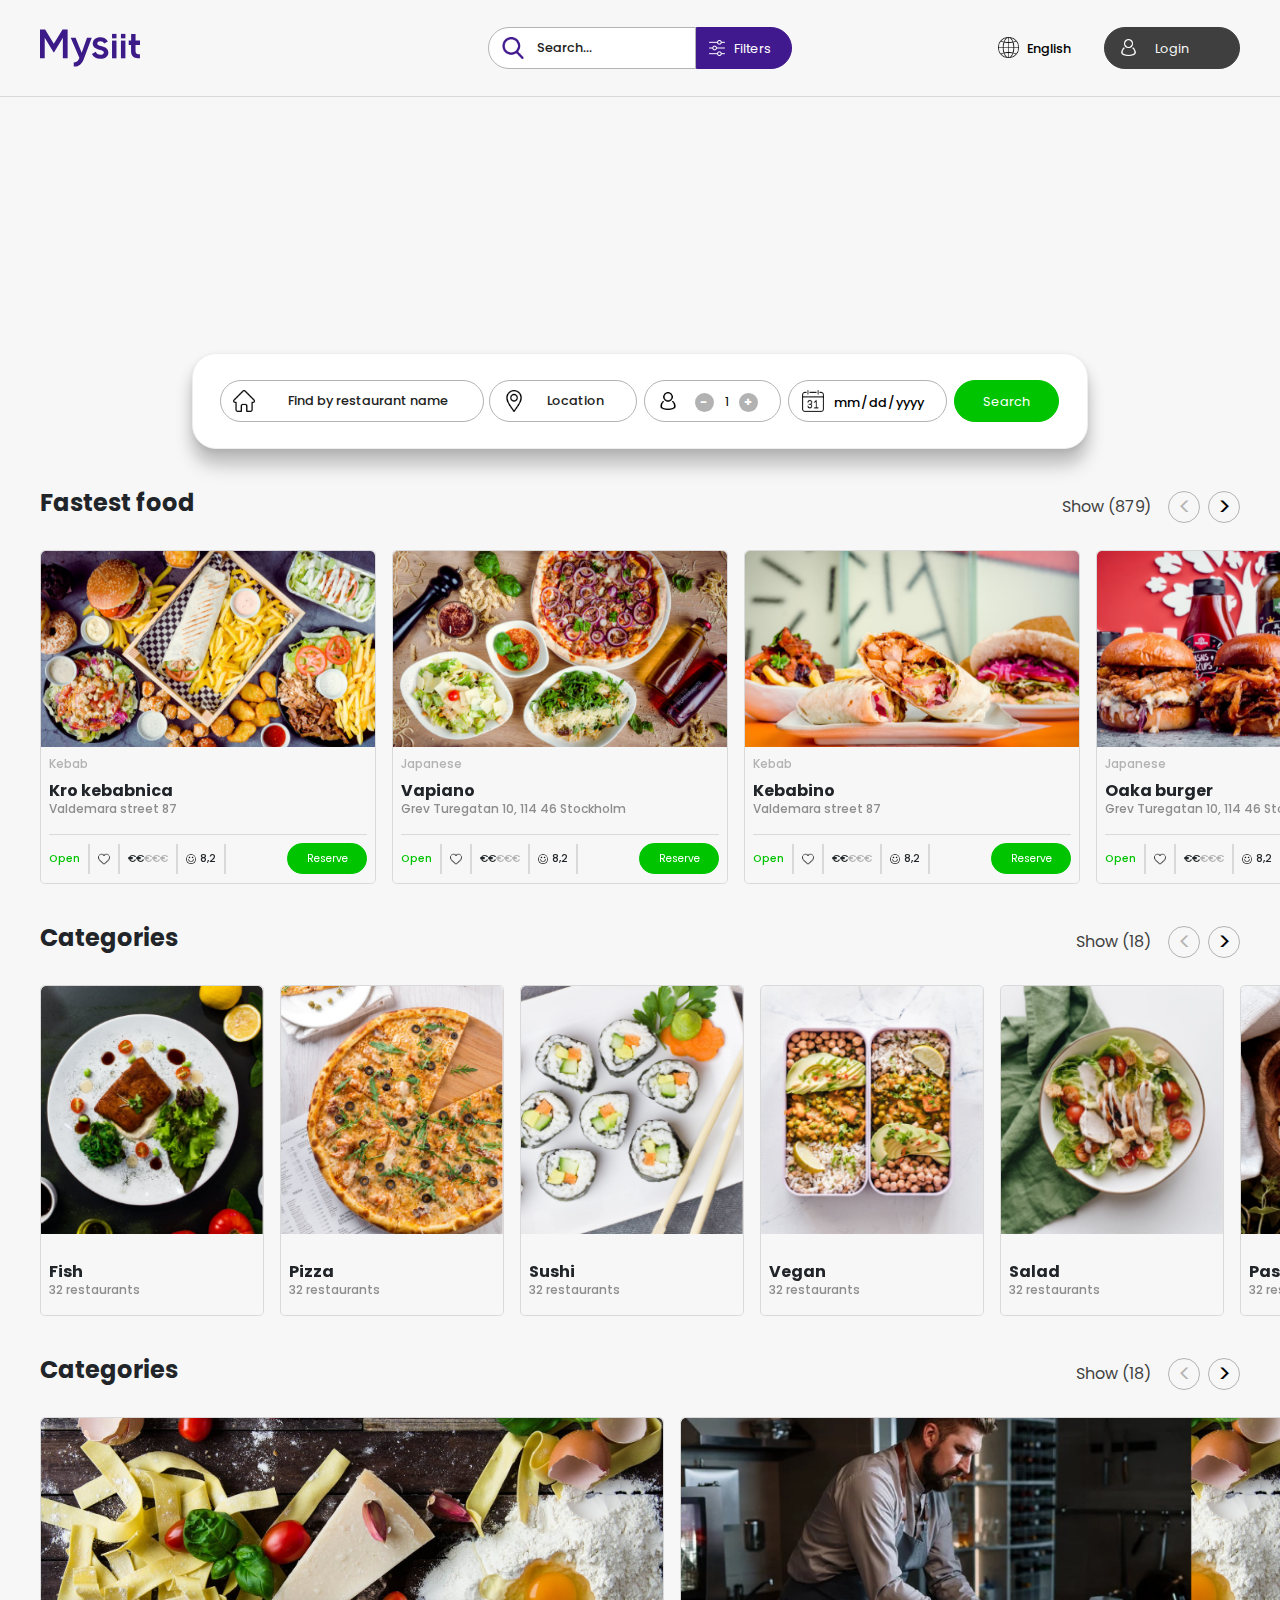
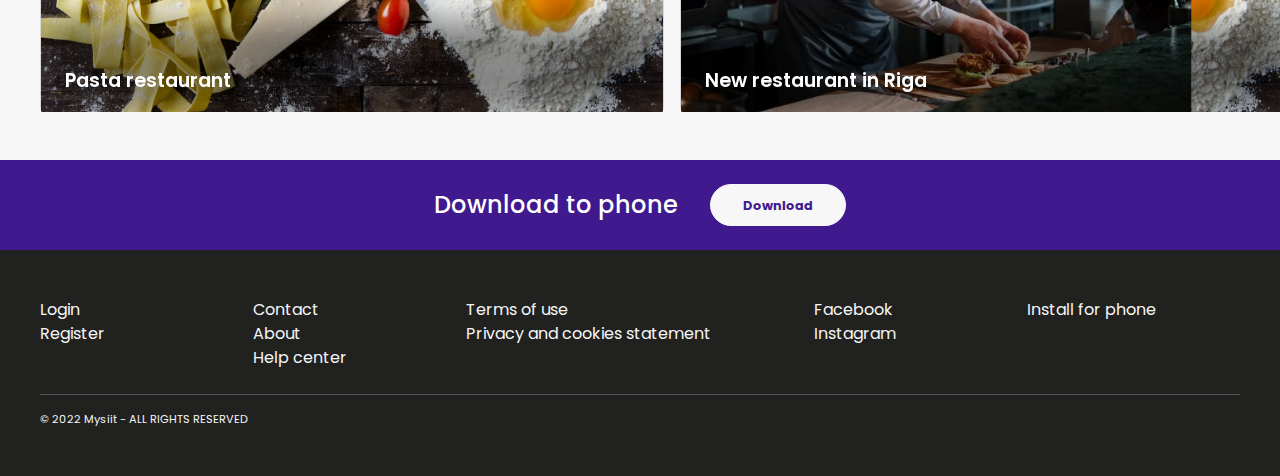
==== commit 1e131e6c: "added more swipers" ====
--- a/index.html
+++ b/index.html
@@ -258,14 +258,14 @@
                     <h1 class="MediumH1"><b>Fastest food</b></h1>
                 </div>
                 <div class="DesktopCardNav col-12 col-sm-4 order-1 order-sm-2 px-0 d-flex align-items-center justify-content-start justify-content-sm-end">
-                    <a class="mr-3" href="all.html">Show (556)</a>
+                    <a class="mr-3" href="all.html">Show (879)</a>
                     <button class="CustomSwiperButtonPrevious CardNavButton">&lt</button>
                     <button class="CustomSwiperButtonNext ml-2 CardNavButton">&gt</button>
                 </div>
             </div>
             <div class="swiper-wrapper">
 
-                <div class="CardBox swiper-slide MediumCard container-fluid p-0 h-auto">
+                <div class="CardBox StartSlide swiper-slide MediumCard container-fluid p-0 h-auto">
                     <div class="h-100 mx-1 mx-md-2">
                         <div class="row w-100 m-0">
                             <a class="ClickableImage" href="restaurant.html">
@@ -274,13 +274,6 @@
                         </div>
                         <div class="row w-100 m-0 mx-2 PaddedRow d-flex justify-content-between">
                             <p class="p-0 m-0 my-2 SmallCardText LightGrayText">Kebab</p>
-                            <div class="p-0 m-0 SmallCardText">
-                                <div class="StarIcon StarChecked"></div>
-                                <div class="StarIcon StarChecked"></div>
-                                <div class="StarIcon StarChecked"></div>
-                                <div class="StarIcon"></div>
-                                <div class="StarIcon"></div>
-                            </div>
                         </div>
                         <div class="row w-100 m-0 mx-2 PaddedRow">
                             <h6 class="col p-0 my-0"><b>Kro kebabnica</b></h6>
@@ -321,13 +314,6 @@
                         </div>
                         <div class="row w-100 m-0 mx-2 PaddedRow d-flex justify-content-between">
                             <p class="p-0 m-0 my-2 SmallCardText LightGrayText">Japanese</p>
-                            <div class="p-0 m-0 SmallCardText">
-                                <div class="StarIcon StarChecked"></div>
-                                <div class="StarIcon StarChecked"></div>
-                                <div class="StarIcon StarChecked"></div>
-                                <div class="StarIcon"></div>
-                                <div class="StarIcon"></div>
-                            </div>
                         </div>
                         <div class="row w-100 m-0 mx-2 PaddedRow">
                             <h6 class="col p-0 my-0"><b>Vapiano</b></h6>
@@ -368,13 +354,6 @@
                         </div>
                         <div class="row w-100 m-0 mx-2 PaddedRow d-flex justify-content-between">
                             <p class="p-0 m-0 my-2 SmallCardText LightGrayText">Kebab</p>
-                            <div class="p-0 m-0 SmallCardText">
-                                <div class="StarIcon StarChecked"></div>
-                                <div class="StarIcon StarChecked"></div>
-                                <div class="StarIcon StarChecked"></div>
-                                <div class="StarIcon"></div>
-                                <div class="StarIcon"></div>
-                            </div>
                         </div>
                         <div class="row w-100 m-0 mx-2 PaddedRow">
                             <h6 class="col p-0 my-0"><b>Kebabino</b></h6>
@@ -415,13 +394,6 @@
                         </div>
                         <div class="row w-100 m-0 mx-2 PaddedRow d-flex justify-content-between">
                             <p class="p-0 m-0 my-2 SmallCardText LightGrayText">Japanese</p>
-                            <div class="p-0 m-0 SmallCardText">
-                                <div class="StarIcon StarChecked"></div>
-                                <div class="StarIcon StarChecked"></div>
-                                <div class="StarIcon StarChecked"></div>
-                                <div class="StarIcon"></div>
-                                <div class="StarIcon"></div>
-                            </div>
                         </div>
                         <div class="row w-100 m-0 mx-2 PaddedRow">
                             <h6 class="col p-0 my-0"><b>Oaka burger</b></h6>
@@ -462,13 +434,6 @@
                         </div>
                         <div class="row w-100 m-0 mx-2 PaddedRow d-flex justify-content-between">
                             <p class="p-0 m-0 my-2 SmallCardText LightGrayText">Kebab</p>
-                            <div class="p-0 m-0 SmallCardText">
-                                <div class="StarIcon StarChecked"></div>
-                                <div class="StarIcon StarChecked"></div>
-                                <div class="StarIcon StarChecked"></div>
-                                <div class="StarIcon"></div>
-                                <div class="StarIcon"></div>
-                            </div>
                         </div>
                         <div class="row w-100 m-0 mx-2 PaddedRow">
                             <h6 class="col p-0 my-0"><b>Kro kebabnica</b></h6>
@@ -500,7 +465,7 @@
                     </div>
                 </div>
 
-                <div class="CardBox swiper-slide MediumCard container-fluid p-0 h-auto">
+                <div class="CardBox EndSlide swiper-slide MediumCard container-fluid p-0 h-auto">
                     <div class="h-100 mx-1 mx-md-2">
                         <div class="row w-100 m-0">
                             <a class="ClickableImage" href="restaurant.html">
@@ -509,13 +474,6 @@
                         </div>
                         <div class="row w-100 m-0 mx-2 PaddedRow d-flex justify-content-between">
                             <p class="p-0 m-0 my-2 SmallCardText LightGrayText">Kebab</p>
-                            <div class="p-0 m-0 SmallCardText">
-                                <div class="StarIcon StarChecked"></div>
-                                <div class="StarIcon StarChecked"></div>
-                                <div class="StarIcon StarChecked"></div>
-                                <div class="StarIcon"></div>
-                                <div class="StarIcon"></div>
-                            </div>
                         </div>
                         <div class="row w-100 m-0 mx-2 PaddedRow">
                             <h6 class="col p-0 my-0"><b>Kro kebabnica</b></h6>
@@ -543,6 +501,194 @@
                                 <div class="CardYDivider mx-2"></div>                                
                             </div>
                             <button class="my-2 CardReserveButton ml-auto" type="button">Reserve</button>
+                        </div>
+                    </div>
+                </div>
+
+            </div>
+        </div>        
+    </div>
+
+    <!-- Card row #2 -->
+    <div class="MaxSwiperWidth mx-auto">
+        <div class="swiper mb-3">
+            <div class="MaxWidth row w-100 my-4 mx-0">
+                <div class="col-12 col-sm-8 order-2 order-sm-1 px-0">
+                    <h1 class="MediumH1"><b>Categories</b></h1>
+                </div>
+                <div class="DesktopCardNav col-12 col-sm-4 order-1 order-sm-2 px-0 d-flex align-items-center justify-content-start justify-content-sm-end">
+                    <a class="mr-3" href="all.html">Show (18)</a>
+                    <button class="CustomSwiperButtonPrevious CardNavButton">&lt</button>
+                    <button class="CustomSwiperButtonNext ml-2 CardNavButton">&gt</button>
+                </div>
+            </div>
+            <div class="swiper-wrapper">
+
+                <div class="CardBox StartSlide swiper-slide SmallCard container-fluid p-0 h-auto">
+                    <div class="h-100 mx-1 mx-md-2">
+                        <div class="row w-100 m-0">
+                            <a class="ClickableImage" href="restaurant.html">
+                                <img class="col p-0 w-100 img-fluid" src="images/kategorija_1.png" alt="">
+                            </a>
+                        </div>
+                        <div class="row w-100 m-0 mx-2 mt-4 pt-1 PaddedRow">
+                            <h6 class="col p-0 mb-0"><b>Fish</b></h6>
+                        </div>
+                        <div class="row w-100 m-0 mx-2 mb-3 PaddedRow">
+                            <p class="col p-0 mb-0 SmallCardText GrayText">32 restaurants</p>
+                        </div>
+                    </div>
+                </div>
+
+                <div class="CardBox swiper-slide SmallCard container-fluid p-0 h-auto">
+                    <div class="h-100 mx-1 mx-md-2">
+                        <div class="row w-100 m-0">
+                            <a class="ClickableImage" href="restaurant.html">
+                                <img class="col p-0 w-100 img-fluid" src="images/kategorija_2.png" alt="">
+                            </a>
+                        </div>
+                        <div class="row w-100 m-0 mx-2 mt-4 pt-1 PaddedRow">
+                            <h6 class="col p-0 mb-0"><b>Pizza</b></h6>
+                        </div>
+                        <div class="row w-100 m-0 mx-2 mb-3 PaddedRow">
+                            <p class="col p-0 mb-0 SmallCardText GrayText">32 restaurants</p>
+                        </div>
+                    </div>
+                </div>
+
+                <div class="CardBox swiper-slide SmallCard container-fluid p-0 h-auto">
+                    <div class="h-100 mx-1 mx-md-2">
+                        <div class="row w-100 m-0">
+                            <a class="ClickableImage" href="restaurant.html">
+                                <img class="col p-0 w-100 img-fluid" src="images/kategorija_3.png" alt="">
+                            </a>
+                        </div>
+                        <div class="row w-100 m-0 mx-2 mt-4 pt-1 PaddedRow">
+                            <h6 class="col p-0 mb-0"><b>Sushi</b></h6>
+                        </div>
+                        <div class="row w-100 m-0 mx-2 mb-3 PaddedRow">
+                            <p class="col p-0 mb-0 SmallCardText GrayText">32 restaurants</p>
+                        </div>
+                    </div>
+                </div>
+
+                <div class="CardBox swiper-slide SmallCard container-fluid p-0 h-auto">
+                    <div class="h-100 mx-1 mx-md-2">
+                        <div class="row w-100 m-0">
+                            <a class="ClickableImage" href="restaurant.html">
+                                <img class="col p-0 w-100 img-fluid" src="images/kategorija_4.png" alt="">
+                            </a>
+                        </div>
+                        <div class="row w-100 m-0 mx-2 mt-4 pt-1 PaddedRow">
+                            <h6 class="col p-0 mb-0"><b>Vegan</b></h6>
+                        </div>
+                        <div class="row w-100 m-0 mx-2 mb-3 PaddedRow">
+                            <p class="col p-0 mb-0 SmallCardText GrayText">32 restaurants</p>
+                        </div>
+                    </div>
+                </div>
+
+                <div class="CardBox swiper-slide SmallCard container-fluid p-0 h-auto">
+                    <div class="h-100 mx-1 mx-md-2">
+                        <div class="row w-100 m-0">
+                            <a class="ClickableImage" href="restaurant.html">
+                                <img class="col p-0 w-100 img-fluid" src="images/kategorija_5.png" alt="">
+                            </a>
+                        </div>
+                        <div class="row w-100 m-0 mx-2 mt-4 pt-1 PaddedRow">
+                            <h6 class="col p-0 mb-0"><b>Salad</b></h6>
+                        </div>
+                        <div class="row w-100 m-0 mx-2 mb-3 PaddedRow">
+                            <p class="col p-0 mb-0 SmallCardText GrayText">32 restaurants</p>
+                        </div>
+                    </div>
+                </div>
+
+                <div class="CardBox swiper-slide SmallCard container-fluid p-0 h-auto">
+                    <div class="h-100 mx-1 mx-md-2">
+                        <div class="row w-100 m-0">
+                            <a class="ClickableImage" href="restaurant.html">
+                                <img class="col p-0 w-100 img-fluid" src="images/kategorija_6.png" alt="">
+                            </a>
+                        </div>
+                        <div class="row w-100 m-0 mx-2 mt-4 pt-1 PaddedRow">
+                            <h6 class="col p-0 mb-0"><b>Pasta</b></h6>
+                        </div>
+                        <div class="row w-100 m-0 mx-2 mb-3 PaddedRow">
+                            <p class="col p-0 mb-0 SmallCardText GrayText">32 restaurants</p>
+                        </div>
+                    </div>
+                </div>
+
+                <div class="CardBox swiper-slide SmallCard container-fluid p-0 h-auto">
+                    <div class="h-100 mx-1 mx-md-2">
+                        <div class="row w-100 m-0">
+                            <a class="ClickableImage" href="restaurant.html">
+                                <img class="col p-0 w-100 img-fluid" src="images/kategorija_5.png" alt="">
+                            </a>
+                        </div>
+                        <div class="row w-100 m-0 mx-2 mt-4 pt-1 PaddedRow">
+                            <h6 class="col p-0 mb-0"><b>Salad</b></h6>
+                        </div>
+                        <div class="row w-100 m-0 mx-2 mb-3 PaddedRow">
+                            <p class="col p-0 mb-0 SmallCardText GrayText">32 restaurants</p>
+                        </div>
+                    </div>
+                </div>
+
+                <div class="CardBox EndSlide swiper-slide SmallCard container-fluid p-0 h-auto">
+                    <div class="h-100 mx-1 mx-md-2">
+                        <div class="row w-100 m-0">
+                            <a class="ClickableImage" href="restaurant.html">
+                                <img class="col p-0 w-100 img-fluid" src="images/kategorija_6.png" alt="">
+                            </a>
+                        </div>
+                        <div class="row w-100 m-0 mx-2 mt-4 pt-1 PaddedRow">
+                            <h6 class="col p-0 mb-0"><b>Pasta</b></h6>
+                        </div>
+                        <div class="row w-100 m-0 mx-2 mb-3 PaddedRow">
+                            <p class="col p-0 mb-0 SmallCardText GrayText">32 restaurants</p>
+                        </div>
+                    </div>
+                </div>
+
+            </div>
+        </div>        
+    </div>
+
+    <!-- Card row #3 -->
+    <div class="MaxSwiperWidth mx-auto">
+        <div class="swiper mb-3">
+            <div class="MaxWidth row w-100 my-4 mx-0">
+                <div class="col-12 col-sm-8 order-2 order-sm-1 px-0">
+                    <h1 class="MediumH1"><b>Categories</b></h1>
+                </div>
+                <div class="DesktopCardNav col-12 col-sm-4 order-1 order-sm-2 px-0 d-flex align-items-center justify-content-start justify-content-sm-end">
+                    <a class="mr-3" href="all.html">Show (18)</a>
+                    <button class="CustomSwiperButtonPrevious CardNavButton">&lt</button>
+                    <button class="CustomSwiperButtonNext ml-2 CardNavButton">&gt</button>
+                </div>
+            </div>
+            <div class="swiper-wrapper">
+
+                <div class="CardBox StartSlide swiper-slide LargeCard container-fluid p-0 h-auto">
+                    <div class="h-100 mx-1 mx-md-2">
+                        <div class="row w-100 m-0">
+                            <a class="ClickableImage" href="restaurant.html">
+                                <img class="col p-0 w-100 img-fluid" src="images/specials_1.png" alt="">
+                                <p class="CardOverlayText">Pasta restaurant</p>
+                            </a>
+                        </div>
+                    </div>
+                </div>
+
+                <div class="CardBox EndSlide swiper-slide LargeCard container-fluid p-0 h-auto">
+                    <div class="h-100 mx-1 mx-md-2">
+                        <div class="row w-100 m-0">
+                            <a class="ClickableImage" href="restaurant.html">
+                                <img class="col p-0 w-100 img-fluid" src="images/specials_2.png" alt="">
+                                <p class="CardOverlayText">New restaurant in Riga</p>
+                            </a>
                         </div>
                     </div>
                 </div>
--- a/index.css
+++ b/index.css
@@ -161,6 +161,14 @@
             {
                 padding: 0 1rem 0 1rem;
             }
+            .StartSlide
+            {
+                margin-left: 0.75rem;
+            }
+            .EndSlide
+            {
+                margin-right: 0.75rem;
+            }
         }
     /*SM*/
         @media only screen and (min-width: 576px) and (max-width: 767px)
@@ -169,6 +177,14 @@
             {
                 padding: 0 1rem 0 1rem;
             }
+            .StartSlide
+            {
+                margin-left: 0.75rem;
+            }
+            .EndSlide
+            {
+                margin-right: 0.75rem;
+            }
         }
     /*MD*/
         @media only screen and (min-width: 768px) and (max-width: 991px)
@@ -177,6 +193,14 @@
             {
                 padding: 0 1.5rem 0 1.5rem;
             }
+            .StartSlide
+            {
+                margin-left: 1rem;
+            }
+            .EndSlide
+            {
+                margin-right: 1rem;
+            }
         }
     /*LG*/
         @media only screen and (min-width: 992px) and (max-width: 1199px)
@@ -185,6 +209,14 @@
             {
                 padding: 0 2rem 0 2rem;
             }
+            .StartSlide
+            {
+                margin-left: 1.5rem;
+            }
+            .EndSlide
+            {
+                margin-right: 1.5rem;
+            }
         }
     /*XL*/
         @media only screen and (min-width: 1200px)
@@ -192,6 +224,14 @@
             .MaxWidth
             {
                 padding: 0 2.5rem 0 2.5rem;
+            }
+            .StartSlide
+            {
+                margin-left: 2rem;
+            }
+            .EndSlide
+            {
+                margin-right: 2rem;
             }
         }
 /*#endregion*/
@@ -409,7 +449,6 @@
 /*#endregion*/
 
 
-
 /*#region CONTENT Custom header*/
     .HeaderSizingBox
     {
@@ -580,6 +619,38 @@
 /*#endregion*/
 
 
+/*#region CONTENT Card sizes*/
+    .LargeCard
+    {
+        width: 40rem;
+    }
+    .LargeCard img
+    {
+        aspect-ratio: 752 / 359;
+        border-radius: 0.3rem;
+    }
+    .MediumCard
+    {
+        width: 22rem;
+    }
+    .MediumCard img
+    {
+        aspect-ratio: 422 / 248;
+        border-top-left-radius: 0.3rem;
+        border-top-right-radius: 0.3rem;
+    }
+    .SmallCard
+    {
+        width: 15rem;
+    }
+    .SmallCard img
+    {
+        aspect-ratio: 230 / 257;
+        border-top-left-radius: 0.3rem;
+        border-top-right-radius: 0.3rem;
+    }
+/*#endregion*/
+
 /*#region CONTENT Cards*/
     .DesktopCardNav > a:link, .DesktopCardNav > a:visited, .DesktopCardNav > a:hover, .DesktopCardNav > a:active
     {
@@ -601,57 +672,44 @@
         background-color: var(--lightgray);
         transition: all 150ms linear;
     }
-        .CardBox
-        {
-            border-radius: 0.3rem;
-            cursor: -webkit-grab;
-            cursor: grab;
-        }
-        .CardBox > div
-        {
-            border: 1px solid var(--bordergray);
-            border-radius: 0.3rem;
-        }
-        .MediumCard
-        {
-            width: 22rem;
-        }
-        .MediumCard img
-        {
-            aspect-ratio: 422 / 248;
-            border-top-left-radius: 0.3rem;
-            border-top-right-radius: 0.3rem;
-        }
-            .SmallCard img
-            {
-                aspect-ratio: 385 / 449;
-                border-radius: 0.3rem;
-            }
-        .CardXDivider
-        {
-            border-top: 1px solid var(--bordergray);
-        }
-        .CardYDivider
-        {
-            border: 0.5px solid var(--bordergray);
-            height: 1.9rem;
-        }
-        .CardReserveButton
-        {
-            border: 1px solid var(--green);
-            background-color: var(--green);
-            color: white;
-            border-radius: 0.95rem;
-            height: 1.9rem;
-            width: 5rem;
-        }
-
-
+    .CardBox
+    {
+        border-radius: 0.3rem;
+        cursor: -webkit-grab;
+        cursor: grab;
+    }
+    .CardBox > div
+    {
+        border: 1px solid var(--bordergray);
+        border-radius: 0.3rem;
+    }
+    .CardXDivider
+    {
+        border-top: 1px solid var(--bordergray);
+    }
+    .CardYDivider
+    {
+        border: 0.5px solid var(--bordergray);
+        height: 1.9rem;
+    }
+    .CardReserveButton
+    {
+        border: 1px solid var(--green);
+        background-color: var(--green);
+        color: white;
+        border-radius: 0.95rem;
+        height: 1.9rem;
+        width: 5rem;
+    }
     .ClickableImage:hover > img, .ClickableImage:active > img
     {
         filter: brightness(50%);
         transition: all 150ms linear;
     }
+    .ClickableImage:link, .ClickableImage:visited, .ClickableImage:hover, .ClickableImage:active
+    {
+        color: white;
+    }
     .SmallCardText
     {
         font-weight: 500;
@@ -670,8 +728,14 @@
     {
         justify-content: right !important;
     }
-
-
+    .CardOverlayText
+    {
+        position: relative;
+        margin-top: -3rem;
+        margin-left: 1.5rem;
+        font-weight: 600;
+        font-size: 1.2rem;
+    }
 /*#endregion*/
 
 
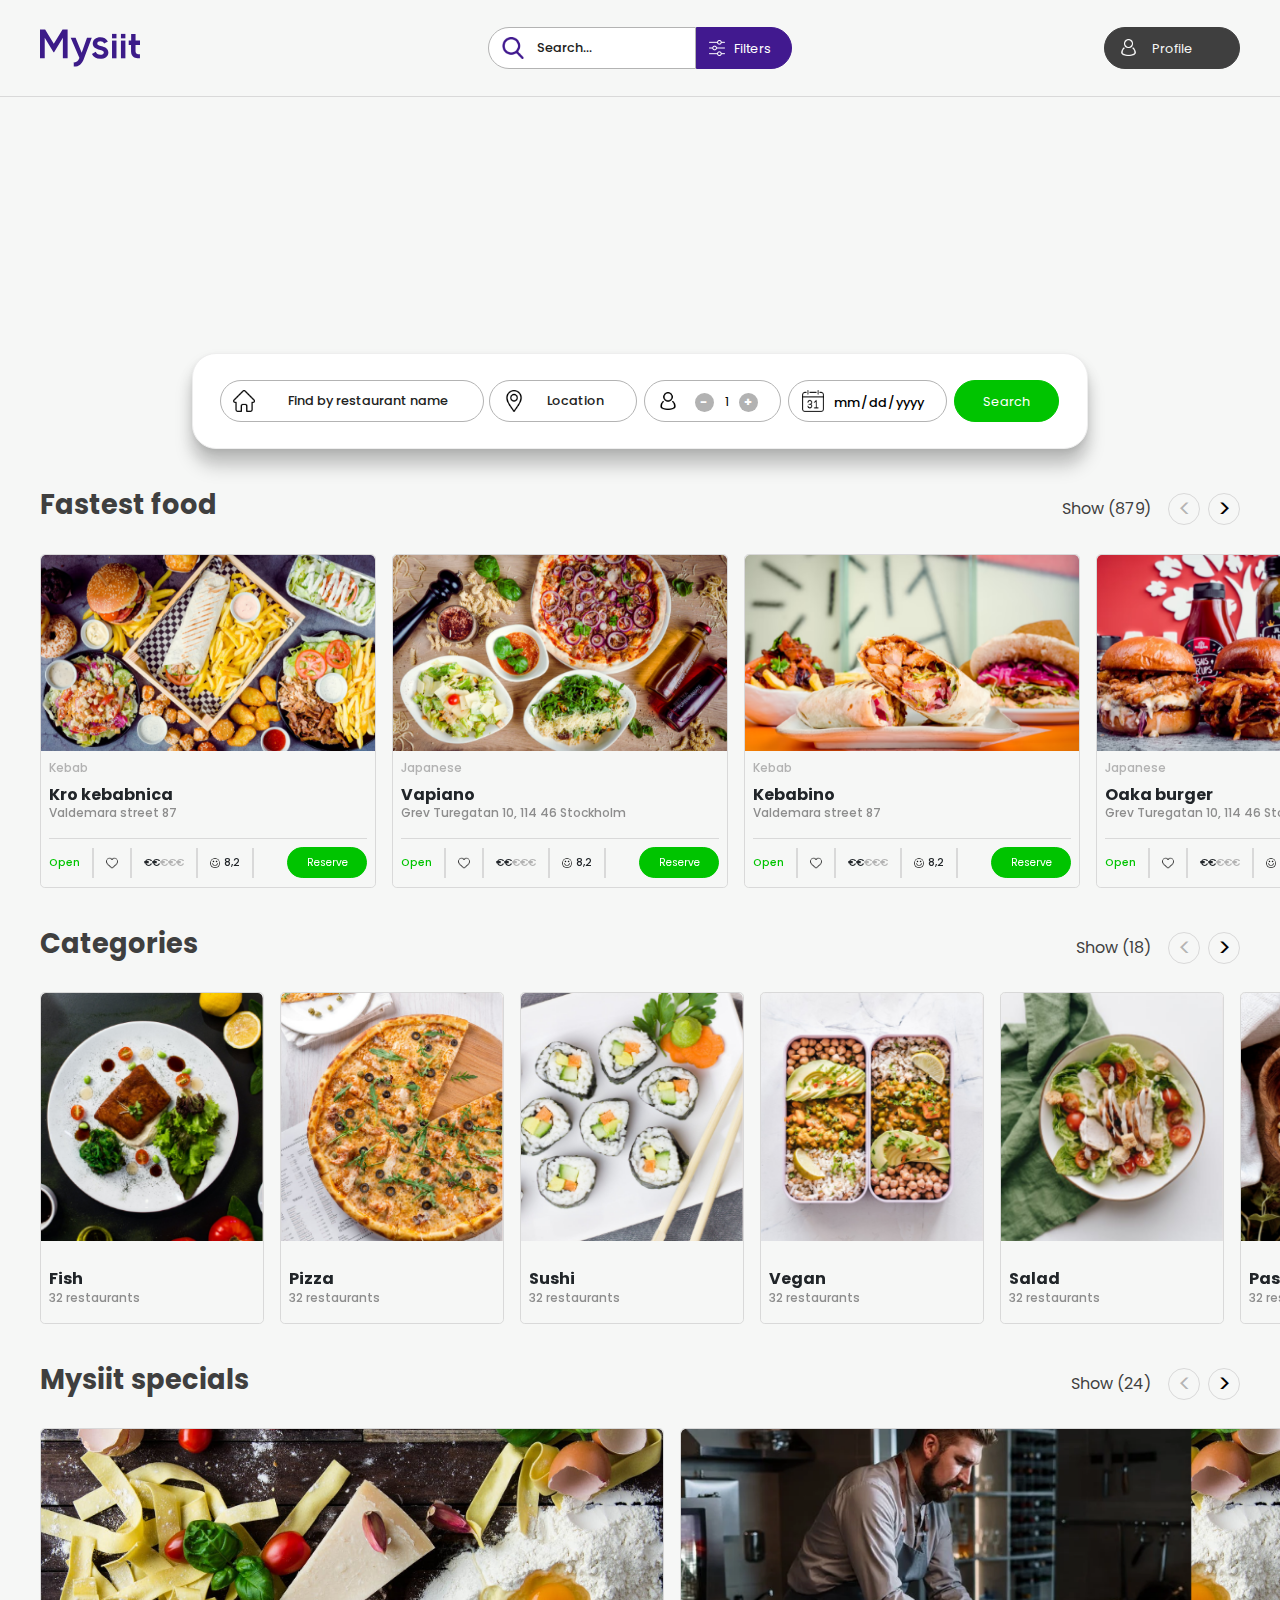
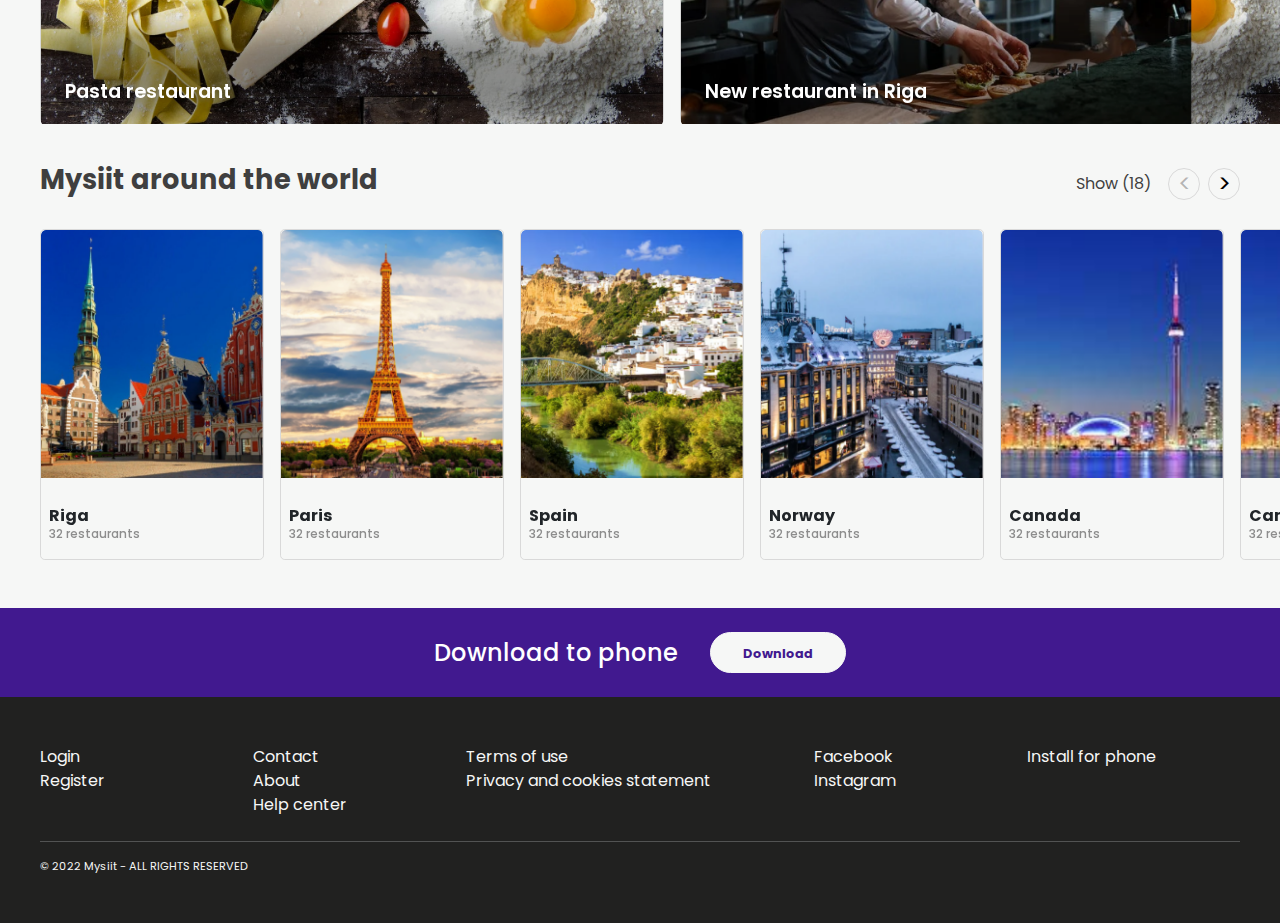
==== commit 9dda623b: "a whole lotta changes idk" ====
--- a/index.html
+++ b/index.html
@@ -19,7 +19,7 @@
         <nav class="navbar MaxWidth mx-auto navbar-expand-md">
             <div class="navbar w-50 w-md-100 p-0">
                 <ul class="navbar-nav mr-auto">
-                    <a class="navbar-brand px-0 py-0" href="#">
+                    <a class="navbar-brand px-0 py-0" href="index.html">
                         <img src="images/Mysiit_logo.svg" width="100" height="40" alt="Mysiit">
                     </a>
                 </ul>
@@ -39,23 +39,34 @@
             <div class="navbar w-50 w-md-100 p-0">
                 <ul class="navbar-nav ml-auto">
                     <li class="nav-item dropdown d-flex ml-auto ml-md-3">
-                        <button class="PillElement LangButton ShrinkNavButton p-0 pr-3 m-0" type="button" id="LangDropdownButton" data-toggle="dropdown" aria-haspopup="true" aria-expanded="false">
+                        <!--Remove d-none below to enable language button-->
+                        <button class="d-none PillElement LangButton ShrinkNavButton p-0 pr-3 m-0" type="button" id="LangDropdownButton" data-toggle="dropdown" aria-haspopup="true" aria-expanded="false">
                             <p class="IconText m-0">English</p>
                         </button>
-                        <div class="LangDropdown ShrinkDropdown mt-2 py-0 dropdown-menu" aria-labelledby="LangDropdownButton">
+                        <div class="LangDropdown ShrinkDropdown mt-2 py-0 dropdown-menu my-4" aria-labelledby="LangDropdownButton">
+                            <div class="text-center">
+                                <div class="Triangle text-center"></div>
+                            </div>
                             <a class="DropdownButton text-center" href="#">Latvian</a>
                             <a class="DropdownButton text-center" href="#">Lithuanian</a>
+                            <br>
                         </div>
                     </li>
                     <li class="nav-item dropdown d-none d-md-flex ml-3">
-                        <!--Remove onclick to use as a dropdown, arrow icon is hidden in index.css .ProfileButton-->
-                        <button onclick="window.location.href='login.html'" class="PillElement ProfileButton ShrinkNavButton p-0 m-0 dropdown-toggle" type="button" id="ProfileDropdownButton" data-toggle="dropdown" aria-haspopup="true" aria-expanded="false">
-                            <p class="IconText m-0"><b>Login</b></p>
-                        </button>
-                        <!--Remove d-none to activate dropdown-->
-                        <div class="ProfileDropdown ShrinkDropdown mt-2 py-0 dropdown-menu d-none" aria-labelledby="ProfileDropdownButton">
-                            <a class="DropdownButton text-center" href="login.html">Login</a>
-                        </div>
+                        <li class="nav-item dropdown d-flex ml-auto ml-md-3">
+                            <button class="PillElement ProfileButton p-0 m-0 dropdown-toggle" type="button" id="ProfileDropdownButton" data-toggle="dropdown" aria-haspopup="true" aria-expanded="false">
+                                <p class="IconText m-0"><b>Profile</b></p>
+                            </button>
+                            <div class="ProfileDropdown mt-2 py-0 dropdown-menu my-4" aria-labelledby="ProfileDropdownButton">
+                                <div class="text-center">
+                                    <div class="Triangle text-center"></div>
+                                </div>
+                                <a class="DropdownButton text-center" href="#">Profile</a>
+                                <a class="DropdownButton text-center" href="#">Favourites</a>
+                                <a class="DropdownButton text-center" href="#">Log out</a>
+                                <br>
+                            </div>
+                        </li>
                     </li>
                 </ul>
             </div>
@@ -255,10 +266,10 @@
         <div class="swiper mb-3">
             <div class="MaxWidth row w-100 my-4 mx-0">
                 <div class="col-12 col-sm-8 order-2 order-sm-1 px-0">
-                    <h1 class="MediumH1"><b>Fastest food</b></h1>
+                    <h1 class="MediumH1 DarkGrayText"><b>Fastest food</b></h1>
                 </div>
                 <div class="DesktopCardNav col-12 col-sm-4 order-1 order-sm-2 px-0 d-flex align-items-center justify-content-start justify-content-sm-end">
-                    <a class="mr-3" href="all.html">Show (879)</a>
+                    <a class="mr-3" href="category.html">Show (879)</a>
                     <button class="CustomSwiperButtonPrevious CardNavButton">&lt</button>
                     <button class="CustomSwiperButtonNext ml-2 CardNavButton">&gt</button>
                 </div>
@@ -284,20 +295,20 @@
                         <div class="row mx-2 mt-2 CardXDivider"></div>
                         <div class="row mx-2 SmallerCardText">
                             <div class="d-flex align-items-center">
-                                <p class="my-3 ColorText2">Open</p>
-                                <div class="CardYDivider mx-2"></div>
-                                <img class="my-3" src="icons/heart.png" width="12" height="12">
-                                <div class="CardYDivider mx-2"></div>
-                                <div class="my-3 d-inline-flex align-items-center">
-                                    <p class="mb-0">€</p>
-                                    <p class="mb-0">€</p>
-                                    <p class="mb-0 LightGrayText">€</p>
-                                    <p class="mb-0 LightGrayText">€</p>
-                                    <p class="mb-0 LightGrayText">€</p>
-                                </div>
-                                <div class="CardYDivider mx-2"></div>
-                                <img class="my-3 mr-1" src="icons/smile.png" width="10" height="10">
-                                <p class="my-3 mb-0">8,2</p>
+                                <p class="my-3 ColorText2 mr-1">Open</p>
+                                <div class="CardYDivider mx-2"></div>
+                                <img class="my-3 mx-1" src="icons/heart.png" width="12" height="12">
+                                <div class="CardYDivider mx-2"></div>
+                                <div class="my-3 mx-1 d-inline-flex align-items-center">
+                                    <p class="mb-0">€</p>
+                                    <p class="mb-0">€</p>
+                                    <p class="mb-0 LightGrayText">€</p>
+                                    <p class="mb-0 LightGrayText">€</p>
+                                    <p class="mb-0 LightGrayText">€</p>
+                                </div>
+                                <div class="CardYDivider mx-2"></div>
+                                <img class="my-3 mx-1" src="icons/smile.png" width="10" height="10">
+                                <p class="my-3 mr-1 mb-0">8,2</p>
                                 <div class="CardYDivider mx-2"></div>                                
                             </div>
                             <button class="my-2 CardReserveButton ml-auto" type="button">Reserve</button>
@@ -324,20 +335,20 @@
                         <div class="row mx-2 mt-2 CardXDivider"></div>
                         <div class="row mx-2 SmallerCardText">
                             <div class="d-flex align-items-center">
-                                <p class="my-3 ColorText2">Open</p>
-                                <div class="CardYDivider mx-2"></div>
-                                <img class="my-3" src="icons/heart.png" width="12" height="12">
-                                <div class="CardYDivider mx-2"></div>
-                                <div class="my-3 d-inline-flex align-items-center">
-                                    <p class="mb-0">€</p>
-                                    <p class="mb-0">€</p>
-                                    <p class="mb-0 LightGrayText">€</p>
-                                    <p class="mb-0 LightGrayText">€</p>
-                                    <p class="mb-0 LightGrayText">€</p>
-                                </div>
-                                <div class="CardYDivider mx-2"></div>
-                                <img class="my-3 mr-1" src="icons/smile.png" width="10" height="10">
-                                <p class="my-3 mb-0">8,2</p>
+                                <p class="my-3 ColorText2 mr-1">Open</p>
+                                <div class="CardYDivider mx-2"></div>
+                                <img class="my-3 mx-1" src="icons/heart.png" width="12" height="12">
+                                <div class="CardYDivider mx-2"></div>
+                                <div class="my-3 mx-1 d-inline-flex align-items-center">
+                                    <p class="mb-0">€</p>
+                                    <p class="mb-0">€</p>
+                                    <p class="mb-0 LightGrayText">€</p>
+                                    <p class="mb-0 LightGrayText">€</p>
+                                    <p class="mb-0 LightGrayText">€</p>
+                                </div>
+                                <div class="CardYDivider mx-2"></div>
+                                <img class="my-3 mx-1" src="icons/smile.png" width="10" height="10">
+                                <p class="my-3 mr-1 mb-0">8,2</p>
                                 <div class="CardYDivider mx-2"></div>                                
                             </div>
                             <button class="my-2 CardReserveButton ml-auto" type="button">Reserve</button>
@@ -364,20 +375,20 @@
                         <div class="row mx-2 mt-2 CardXDivider"></div>
                         <div class="row mx-2 SmallerCardText">
                             <div class="d-flex align-items-center">
-                                <p class="my-3 ColorText2">Open</p>
-                                <div class="CardYDivider mx-2"></div>
-                                <img class="my-3" src="icons/heart.png" width="12" height="12">
-                                <div class="CardYDivider mx-2"></div>
-                                <div class="my-3 d-inline-flex align-items-center">
-                                    <p class="mb-0">€</p>
-                                    <p class="mb-0">€</p>
-                                    <p class="mb-0 LightGrayText">€</p>
-                                    <p class="mb-0 LightGrayText">€</p>
-                                    <p class="mb-0 LightGrayText">€</p>
-                                </div>
-                                <div class="CardYDivider mx-2"></div>
-                                <img class="my-3 mr-1" src="icons/smile.png" width="10" height="10">
-                                <p class="my-3 mb-0">8,2</p>
+                                <p class="my-3 ColorText2 mr-1">Open</p>
+                                <div class="CardYDivider mx-2"></div>
+                                <img class="my-3 mx-1" src="icons/heart.png" width="12" height="12">
+                                <div class="CardYDivider mx-2"></div>
+                                <div class="my-3 mx-1 d-inline-flex align-items-center">
+                                    <p class="mb-0">€</p>
+                                    <p class="mb-0">€</p>
+                                    <p class="mb-0 LightGrayText">€</p>
+                                    <p class="mb-0 LightGrayText">€</p>
+                                    <p class="mb-0 LightGrayText">€</p>
+                                </div>
+                                <div class="CardYDivider mx-2"></div>
+                                <img class="my-3 mx-1" src="icons/smile.png" width="10" height="10">
+                                <p class="my-3 mr-1 mb-0">8,2</p>
                                 <div class="CardYDivider mx-2"></div>                                
                             </div>
                             <button class="my-2 CardReserveButton ml-auto" type="button">Reserve</button>
@@ -404,20 +415,20 @@
                         <div class="row mx-2 mt-2 CardXDivider"></div>
                         <div class="row mx-2 SmallerCardText">
                             <div class="d-flex align-items-center">
-                                <p class="my-3 ColorText2">Open</p>
-                                <div class="CardYDivider mx-2"></div>
-                                <img class="my-3" src="icons/heart.png" width="12" height="12">
-                                <div class="CardYDivider mx-2"></div>
-                                <div class="my-3 d-inline-flex align-items-center">
-                                    <p class="mb-0">€</p>
-                                    <p class="mb-0">€</p>
-                                    <p class="mb-0 LightGrayText">€</p>
-                                    <p class="mb-0 LightGrayText">€</p>
-                                    <p class="mb-0 LightGrayText">€</p>
-                                </div>
-                                <div class="CardYDivider mx-2"></div>
-                                <img class="my-3 mr-1" src="icons/smile.png" width="10" height="10">
-                                <p class="my-3 mb-0">8,2</p>
+                                <p class="my-3 ColorText2 mr-1">Open</p>
+                                <div class="CardYDivider mx-2"></div>
+                                <img class="my-3 mx-1" src="icons/heart.png" width="12" height="12">
+                                <div class="CardYDivider mx-2"></div>
+                                <div class="my-3 mx-1 d-inline-flex align-items-center">
+                                    <p class="mb-0">€</p>
+                                    <p class="mb-0">€</p>
+                                    <p class="mb-0 LightGrayText">€</p>
+                                    <p class="mb-0 LightGrayText">€</p>
+                                    <p class="mb-0 LightGrayText">€</p>
+                                </div>
+                                <div class="CardYDivider mx-2"></div>
+                                <img class="my-3 mx-1" src="icons/smile.png" width="10" height="10">
+                                <p class="my-3 mr-1 mb-0">8,2</p>
                                 <div class="CardYDivider mx-2"></div>                                
                             </div>
                             <button class="my-2 CardReserveButton ml-auto" type="button">Reserve</button>
@@ -444,20 +455,20 @@
                         <div class="row mx-2 mt-2 CardXDivider"></div>
                         <div class="row mx-2 SmallerCardText">
                             <div class="d-flex align-items-center">
-                                <p class="my-3 ColorText2">Open</p>
-                                <div class="CardYDivider mx-2"></div>
-                                <img class="my-3" src="icons/heart.png" width="12" height="12">
-                                <div class="CardYDivider mx-2"></div>
-                                <div class="my-3 d-inline-flex align-items-center">
-                                    <p class="mb-0">€</p>
-                                    <p class="mb-0">€</p>
-                                    <p class="mb-0 LightGrayText">€</p>
-                                    <p class="mb-0 LightGrayText">€</p>
-                                    <p class="mb-0 LightGrayText">€</p>
-                                </div>
-                                <div class="CardYDivider mx-2"></div>
-                                <img class="my-3 mr-1" src="icons/smile.png" width="10" height="10">
-                                <p class="my-3 mb-0">8,2</p>
+                                <p class="my-3 ColorText2 mr-1">Open</p>
+                                <div class="CardYDivider mx-2"></div>
+                                <img class="my-3 mx-1" src="icons/heart.png" width="12" height="12">
+                                <div class="CardYDivider mx-2"></div>
+                                <div class="my-3 mx-1 d-inline-flex align-items-center">
+                                    <p class="mb-0">€</p>
+                                    <p class="mb-0">€</p>
+                                    <p class="mb-0 LightGrayText">€</p>
+                                    <p class="mb-0 LightGrayText">€</p>
+                                    <p class="mb-0 LightGrayText">€</p>
+                                </div>
+                                <div class="CardYDivider mx-2"></div>
+                                <img class="my-3 mx-1" src="icons/smile.png" width="10" height="10">
+                                <p class="my-3 mr-1 mb-0">8,2</p>
                                 <div class="CardYDivider mx-2"></div>                                
                             </div>
                             <button class="my-2 CardReserveButton ml-auto" type="button">Reserve</button>
@@ -484,20 +495,20 @@
                         <div class="row mx-2 mt-2 CardXDivider"></div>
                         <div class="row mx-2 SmallerCardText">
                             <div class="d-flex align-items-center">
-                                <p class="my-3 ColorText2">Open</p>
-                                <div class="CardYDivider mx-2"></div>
-                                <img class="my-3" src="icons/heart.png" width="12" height="12">
-                                <div class="CardYDivider mx-2"></div>
-                                <div class="my-3 d-inline-flex align-items-center">
-                                    <p class="mb-0">€</p>
-                                    <p class="mb-0">€</p>
-                                    <p class="mb-0 LightGrayText">€</p>
-                                    <p class="mb-0 LightGrayText">€</p>
-                                    <p class="mb-0 LightGrayText">€</p>
-                                </div>
-                                <div class="CardYDivider mx-2"></div>
-                                <img class="my-3 mr-1" src="icons/smile.png" width="10" height="10">
-                                <p class="my-3 mb-0">8,2</p>
+                                <p class="my-3 ColorText2 mr-1">Open</p>
+                                <div class="CardYDivider mx-2"></div>
+                                <img class="my-3 mx-1" src="icons/heart.png" width="12" height="12">
+                                <div class="CardYDivider mx-2"></div>
+                                <div class="my-3 mx-1 d-inline-flex align-items-center">
+                                    <p class="mb-0">€</p>
+                                    <p class="mb-0">€</p>
+                                    <p class="mb-0 LightGrayText">€</p>
+                                    <p class="mb-0 LightGrayText">€</p>
+                                    <p class="mb-0 LightGrayText">€</p>
+                                </div>
+                                <div class="CardYDivider mx-2"></div>
+                                <img class="my-3 mx-1" src="icons/smile.png" width="10" height="10">
+                                <p class="my-3 mr-1 mb-0">8,2</p>
                                 <div class="CardYDivider mx-2"></div>                                
                             </div>
                             <button class="my-2 CardReserveButton ml-auto" type="button">Reserve</button>
@@ -514,10 +525,10 @@
         <div class="swiper mb-3">
             <div class="MaxWidth row w-100 my-4 mx-0">
                 <div class="col-12 col-sm-8 order-2 order-sm-1 px-0">
-                    <h1 class="MediumH1"><b>Categories</b></h1>
+                    <h1 class="MediumH1 DarkGrayText"><b>Categories</b></h1>
                 </div>
                 <div class="DesktopCardNav col-12 col-sm-4 order-1 order-sm-2 px-0 d-flex align-items-center justify-content-start justify-content-sm-end">
-                    <a class="mr-3" href="all.html">Show (18)</a>
+                    <a class="mr-3" href="category.html">Show (18)</a>
                     <button class="CustomSwiperButtonPrevious CardNavButton">&lt</button>
                     <button class="CustomSwiperButtonNext ml-2 CardNavButton">&gt</button>
                 </div>
@@ -661,10 +672,10 @@
         <div class="swiper mb-3">
             <div class="MaxWidth row w-100 my-4 mx-0">
                 <div class="col-12 col-sm-8 order-2 order-sm-1 px-0">
-                    <h1 class="MediumH1"><b>Categories</b></h1>
+                    <h1 class="MediumH1 DarkGrayText"><b>Mysiit specials</b></h1>
                 </div>
                 <div class="DesktopCardNav col-12 col-sm-4 order-1 order-sm-2 px-0 d-flex align-items-center justify-content-start justify-content-sm-end">
-                    <a class="mr-3" href="all.html">Show (18)</a>
+                    <a class="mr-3" href="category.html">Show (24)</a>
                     <button class="CustomSwiperButtonPrevious CardNavButton">&lt</button>
                     <button class="CustomSwiperButtonNext ml-2 CardNavButton">&gt</button>
                 </div>
@@ -682,13 +693,171 @@
                     </div>
                 </div>
 
-                <div class="CardBox EndSlide swiper-slide LargeCard container-fluid p-0 h-auto">
+                <div class="CardBox swiper-slide LargeCard container-fluid p-0 h-auto">
                     <div class="h-100 mx-1 mx-md-2">
                         <div class="row w-100 m-0">
                             <a class="ClickableImage" href="restaurant.html">
                                 <img class="col p-0 w-100 img-fluid" src="images/specials_2.png" alt="">
                                 <p class="CardOverlayText">New restaurant in Riga</p>
                             </a>
+                        </div>
+                    </div>
+                </div>
+
+                <div class="CardBox EndSlide swiper-slide LargeCard container-fluid p-0 h-auto">
+                    <div class="h-100 mx-1 mx-md-2">
+                        <div class="row w-100 m-0">
+                            <a class="ClickableImage" href="restaurant.html">
+                                <img class="col p-0 w-100 img-fluid" src="images/specials_1.png" alt="">
+                                <p class="CardOverlayText">Pasta restaurant</p>
+                            </a>
+                        </div>
+                    </div>
+                </div>
+
+            </div>
+        </div>        
+    </div>
+
+    <!-- Card row #4 -->
+    <div class="MaxSwiperWidth mx-auto">
+        <div class="swiper mb-3">
+            <div class="MaxWidth row w-100 my-4 mx-0">
+                <div class="col-12 col-sm-8 order-2 order-sm-1 px-0">
+                    <h1 class="MediumH1 DarkGrayText"><b>Mysiit around the world</b></h1>
+                </div>
+                <div class="DesktopCardNav col-12 col-sm-4 order-1 order-sm-2 px-0 d-flex align-items-center justify-content-start justify-content-sm-end">
+                    <a class="mr-3" href="category.html">Show (18)</a>
+                    <button class="CustomSwiperButtonPrevious CardNavButton">&lt</button>
+                    <button class="CustomSwiperButtonNext ml-2 CardNavButton">&gt</button>
+                </div>
+            </div>
+            <div class="swiper-wrapper">
+
+                <div class="CardBox StartSlide swiper-slide SmallCard container-fluid p-0 h-auto">
+                    <div class="h-100 mx-1 mx-md-2">
+                        <div class="row w-100 m-0">
+                            <a class="ClickableImage" href="restaurant.html">
+                                <img class="col p-0 w-100 img-fluid" src="images/world_1.png" alt="">
+                            </a>
+                        </div>
+                        <div class="row w-100 m-0 mx-2 mt-4 pt-1 PaddedRow">
+                            <h6 class="col p-0 mb-0"><b>Riga</b></h6>
+                        </div>
+                        <div class="row w-100 m-0 mx-2 mb-3 PaddedRow">
+                            <p class="col p-0 mb-0 SmallCardText GrayText">32 restaurants</p>
+                        </div>
+                    </div>
+                </div>
+
+                <div class="CardBox swiper-slide SmallCard container-fluid p-0 h-auto">
+                    <div class="h-100 mx-1 mx-md-2">
+                        <div class="row w-100 m-0">
+                            <a class="ClickableImage" href="restaurant.html">
+                                <img class="col p-0 w-100 img-fluid" src="images/world_2.png" alt="">
+                            </a>
+                        </div>
+                        <div class="row w-100 m-0 mx-2 mt-4 pt-1 PaddedRow">
+                            <h6 class="col p-0 mb-0"><b>Paris</b></h6>
+                        </div>
+                        <div class="row w-100 m-0 mx-2 mb-3 PaddedRow">
+                            <p class="col p-0 mb-0 SmallCardText GrayText">32 restaurants</p>
+                        </div>
+                    </div>
+                </div>
+
+                <div class="CardBox swiper-slide SmallCard container-fluid p-0 h-auto">
+                    <div class="h-100 mx-1 mx-md-2">
+                        <div class="row w-100 m-0">
+                            <a class="ClickableImage" href="restaurant.html">
+                                <img class="col p-0 w-100 img-fluid" src="images/world_3.png" alt="">
+                            </a>
+                        </div>
+                        <div class="row w-100 m-0 mx-2 mt-4 pt-1 PaddedRow">
+                            <h6 class="col p-0 mb-0"><b>Spain</b></h6>
+                        </div>
+                        <div class="row w-100 m-0 mx-2 mb-3 PaddedRow">
+                            <p class="col p-0 mb-0 SmallCardText GrayText">32 restaurants</p>
+                        </div>
+                    </div>
+                </div>
+
+                <div class="CardBox swiper-slide SmallCard container-fluid p-0 h-auto">
+                    <div class="h-100 mx-1 mx-md-2">
+                        <div class="row w-100 m-0">
+                            <a class="ClickableImage" href="restaurant.html">
+                                <img class="col p-0 w-100 img-fluid" src="images/world_4.png" alt="">
+                            </a>
+                        </div>
+                        <div class="row w-100 m-0 mx-2 mt-4 pt-1 PaddedRow">
+                            <h6 class="col p-0 mb-0"><b>Norway</b></h6>
+                        </div>
+                        <div class="row w-100 m-0 mx-2 mb-3 PaddedRow">
+                            <p class="col p-0 mb-0 SmallCardText GrayText">32 restaurants</p>
+                        </div>
+                    </div>
+                </div>
+
+                <div class="CardBox swiper-slide SmallCard container-fluid p-0 h-auto">
+                    <div class="h-100 mx-1 mx-md-2">
+                        <div class="row w-100 m-0">
+                            <a class="ClickableImage" href="restaurant.html">
+                                <img class="col p-0 w-100 img-fluid" src="images/world_5.png" alt="">
+                            </a>
+                        </div>
+                        <div class="row w-100 m-0 mx-2 mt-4 pt-1 PaddedRow">
+                            <h6 class="col p-0 mb-0"><b>Canada</b></h6>
+                        </div>
+                        <div class="row w-100 m-0 mx-2 mb-3 PaddedRow">
+                            <p class="col p-0 mb-0 SmallCardText GrayText">32 restaurants</p>
+                        </div>
+                    </div>
+                </div>
+
+                <div class="CardBox swiper-slide SmallCard container-fluid p-0 h-auto">
+                    <div class="h-100 mx-1 mx-md-2">
+                        <div class="row w-100 m-0">
+                            <a class="ClickableImage" href="restaurant.html">
+                                <img class="col p-0 w-100 img-fluid" src="images/world_5.png" alt="">
+                            </a>
+                        </div>
+                        <div class="row w-100 m-0 mx-2 mt-4 pt-1 PaddedRow">
+                            <h6 class="col p-0 mb-0"><b>Canada</b></h6>
+                        </div>
+                        <div class="row w-100 m-0 mx-2 mb-3 PaddedRow">
+                            <p class="col p-0 mb-0 SmallCardText GrayText">32 restaurants</p>
+                        </div>
+                    </div>
+                </div>
+
+                <div class="CardBox swiper-slide SmallCard container-fluid p-0 h-auto">
+                    <div class="h-100 mx-1 mx-md-2">
+                        <div class="row w-100 m-0">
+                            <a class="ClickableImage" href="restaurant.html">
+                                <img class="col p-0 w-100 img-fluid" src="images/world_5.png" alt="">
+                            </a>
+                        </div>
+                        <div class="row w-100 m-0 mx-2 mt-4 pt-1 PaddedRow">
+                            <h6 class="col p-0 mb-0"><b>Canada</b></h6>
+                        </div>
+                        <div class="row w-100 m-0 mx-2 mb-3 PaddedRow">
+                            <p class="col p-0 mb-0 SmallCardText GrayText">32 restaurants</p>
+                        </div>
+                    </div>
+                </div>
+
+                <div class="CardBox EndSlide swiper-slide SmallCard container-fluid p-0 h-auto">
+                    <div class="h-100 mx-1 mx-md-2">
+                        <div class="row w-100 m-0">
+                            <a class="ClickableImage" href="restaurant.html">
+                                <img class="col p-0 w-100 img-fluid" src="images/world_6.png" alt="">
+                            </a>
+                        </div>
+                        <div class="row w-100 m-0 mx-2 mt-4 pt-1 PaddedRow">
+                            <h6 class="col p-0 mb-0"><b>Lithuania</b></h6>
+                        </div>
+                        <div class="row w-100 m-0 mx-2 mb-3 PaddedRow">
+                            <p class="col p-0 mb-0 SmallCardText GrayText">32 restaurants</p>
                         </div>
                     </div>
                 </div>
--- a/index.css
+++ b/index.css
@@ -89,29 +89,11 @@
     }
     .MediumH1
     {
-        font-size: 1.5rem;
+        font-size: 1.7rem;
     }
     .DividerLine
     {
         border-bottom: 1px solid var(--bordergray);
-    }
-    .DropdownButton
-    {
-        height: 2.6rem;
-        font-size: 0.8rem;
-        line-height: 2.6rem;
-        border: none;
-        background-color: var(--bg);
-    }
-    .DropdownButton:link, .DropdownButton:visited, .DropdownButton:hover, .DropdownButton:active
-    {
-        text-decoration: none;
-        color: var(--black);
-    }
-    .DropdownButton:hover, .DropdownButton:active
-    {
-        background-color: var(--green);
-        transition: all 150ms linear;
     }
     .BoxShadow
     {
@@ -124,6 +106,10 @@
         0px 8.9px 15px rgba(0, 0, 0, 0.09),
         0px 18px 18px rgba(0, 0, 0, 0.18);
     }
+    .PopupScrollbar
+    {
+        overflow-y: scroll;
+    }
     @media only screen and (min-width: 768px) and (max-width: 1199px) /*991*/
     {
         .ShrinkNavButton
@@ -161,6 +147,10 @@
             {
                 padding: 0 1rem 0 1rem;
             }
+            .MaxWidthMargin
+            {
+                margin: 0 0rem 0 0rem;
+            }
             .StartSlide
             {
                 margin-left: 0.75rem;
@@ -177,6 +167,10 @@
             {
                 padding: 0 1rem 0 1rem;
             }
+            .MaxWidthMargin
+            {
+                margin: 0 0rem 0 0rem;
+            }
             .StartSlide
             {
                 margin-left: 0.75rem;
@@ -193,6 +187,10 @@
             {
                 padding: 0 1.5rem 0 1.5rem;
             }
+            .MaxWidthMargin
+            {
+                margin: 0 0.5rem 0 0.5rem;
+            }
             .StartSlide
             {
                 margin-left: 1rem;
@@ -209,6 +207,10 @@
             {
                 padding: 0 2rem 0 2rem;
             }
+            .MaxWidthMargin
+            {
+                margin: 0 1rem 0 1rem;
+            }
             .StartSlide
             {
                 margin-left: 1.5rem;
@@ -224,6 +226,10 @@
             .MaxWidth
             {
                 padding: 0 2.5rem 0 2.5rem;
+            }
+            .MaxWidthMargin
+            {
+                margin: 0 1.5rem 0 1.5rem;
             }
             .StartSlide
             {
@@ -350,6 +356,38 @@
     }
 /*#endregion*/
 
+
+/*#region TOP NAVBAR DROPDOWN General elements*/
+    .Triangle
+    {
+        margin-top: -0.8rem;
+        position: relative;
+        margin-left: auto;
+        margin-right: auto;
+        left: 0;
+        right: 0;
+        text-align: center;
+        width: 0;
+        height: 0;
+        border-left: 2rem solid transparent;
+        border-right: 2rem solid transparent;
+        border-bottom: 2rem solid #41198F;
+    }
+    .DropdownButton
+    {
+        height: 2.6rem;
+        font-size: 0.8rem;
+        line-height: 2.6rem;
+        border: none;
+        background-color:#41198F;
+        color: white;
+    }
+    .DropdownButton:link, .DropdownButton:visited, .DropdownButton:hover, .DropdownButton:active
+    {
+        color: white;
+    }
+/*#endregion*/
+
 /*#region TOP NAVBAR Profile button*/
     .ProfileButton
     {
@@ -377,25 +415,25 @@
 /*#endregion*/
 
 /*#region TOP NAVBAR Profile button DROPDOWN*/
-.ProfileDropdown, .ProfileDropdown > *
-{
-    display: none;
-}
-.ProfileButton:focus + .ProfileDropdown, .ProfileDropdown > *
-{
-    display: block;
-}
-.ProfileDropdown
-{
-    width: 10rem;
-    margin-top: 3.1rem;
-    margin-left: -0.75rem;
-    border: 1px solid var(--lightestgray);
-    border-radius: 1.5rem;
-    position: absolute;
-    background-color:var(--bg);
-    overflow: hidden;
-}
+    .ProfileDropdown, .ProfileDropdown > *
+    {
+        display: none;
+    }
+    .ProfileButton:focus + .ProfileDropdown, .ProfileDropdown > *
+    {
+        display: block;
+    }
+    .ProfileDropdown
+    {
+        position: absolute;
+        width: 10rem;
+        margin-top: 3.1rem;
+        margin-left: -0.75rem;
+        border: 1px solid transparent;
+        border-radius: 1.5rem;
+        position: absolute;
+        background-color:#41198F;
+    }
 /*#endregion*/
 
 /*#region TOP NAVBAR Language button*/
@@ -436,15 +474,14 @@
     }
     .LangDropdown
     {
-        position: absolute !important;
+        position: absolute;
         width: 10rem;
         margin-top: 0.5rem;
         margin-left: -1.75rem;
-        border: 1px solid var(--lightestgray);
+        border: 1px solid transparent;
         border-radius: 1.5rem;
         position: absolute;
-        background-color: var(--bg);
-        overflow: hidden;
+        background-color:#41198F;
     }
 /*#endregion*/
 
@@ -660,7 +697,7 @@
     {
         width: 2rem;
         height: 2rem;
-        border: 1px solid var(--lightergray);
+        border: 1px solid var(--bordergray);
         font-size: 1.5rem;
         line-height: 1.8rem;
         border-radius: 50%;
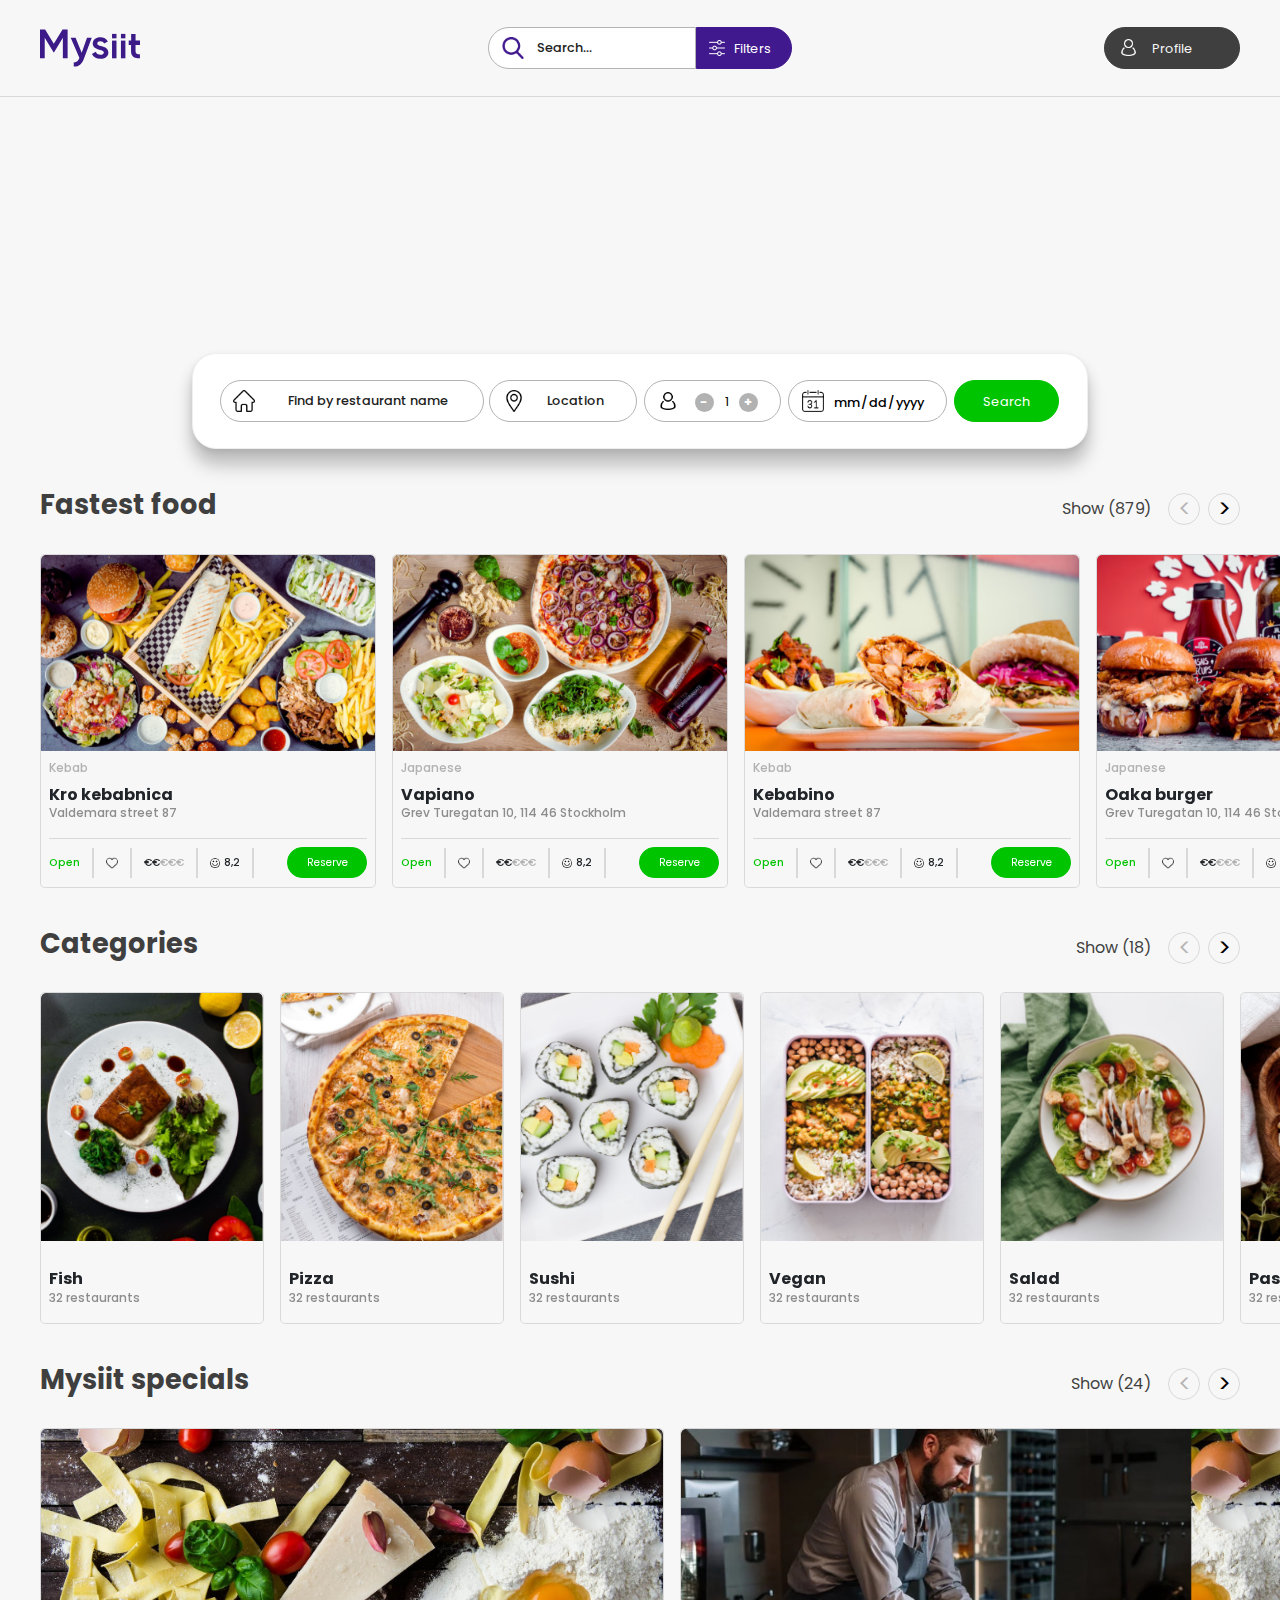
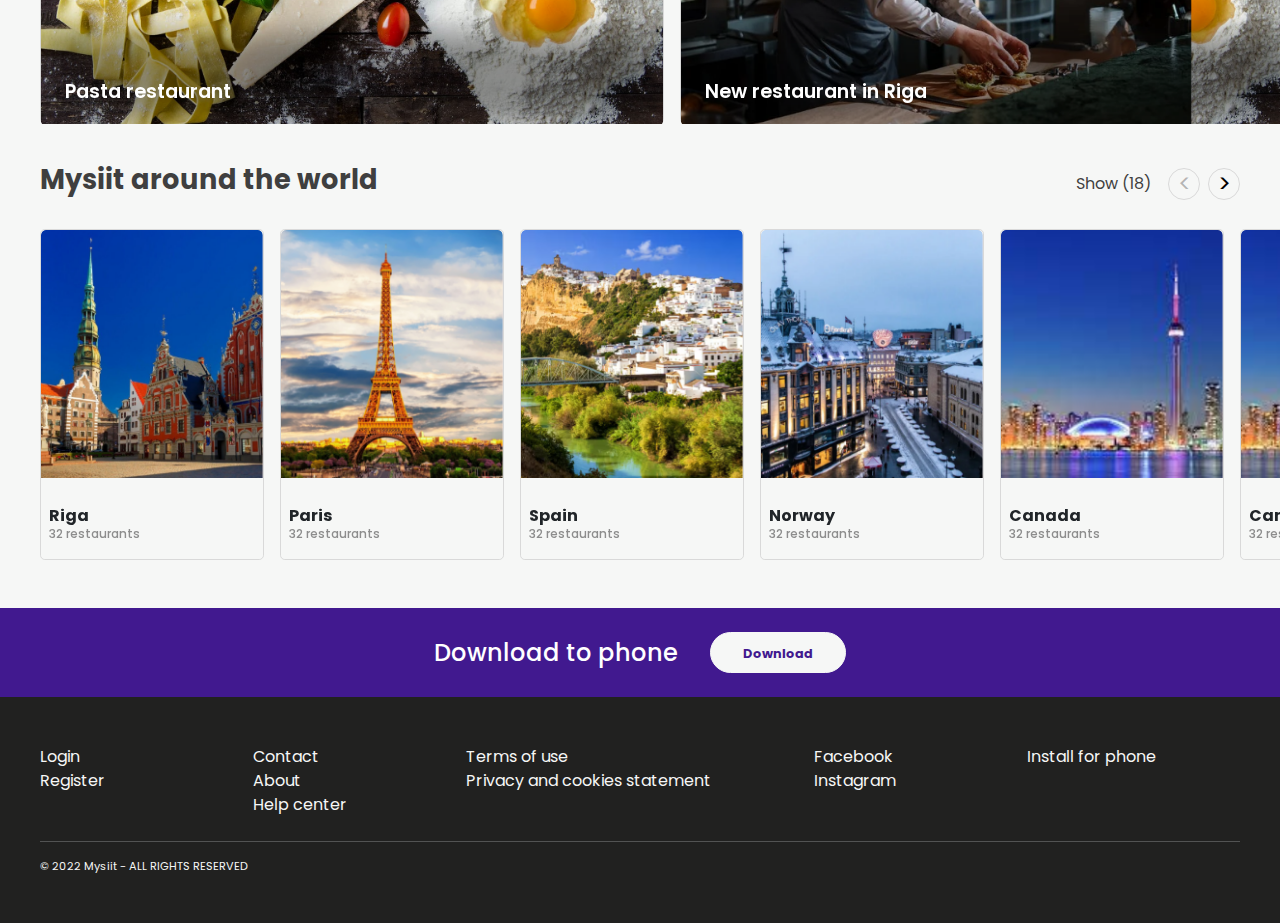
==== commit 7241d173: "added new filter, continuing work on restaurant view" ====
--- a/index.html
+++ b/index.html
@@ -76,10 +76,12 @@
     <!--Filters (mobile search)-->
     <section class="FilterSection NavOverlay" id="FilterSection">
         <div class="FilterOverlayBox mx-auto">
-            <form action="results.html" id="FilterForm" class="FilterMain mb-0 mb-md-5">
-                <div class="MaxWidth px-xl-5 py-3">
+            <form id="FilterForm" class="FilterMain mb-0 mb-md-5">
+                <div class="MaxWidth px-xl-5 pt-3">
+                    <!--<div class="CloseFilterOverlayBox text-right w-100">
+                        <button onclick="CloseNavMenu('FilterSection')" class="CloseOverlay CloseFilterOverlay m-3">&times;</button>
+                    </div>-->
                     <a href="javascript:void(0)" class="CloseFilterButton" onclick="CloseNavMenu('FilterSection')">&times;</a>
-
                     <div class="my-4">
                         <p class="FilterHeader w-100 text-center d-md-none text-md-left">Search</p>
                         <section class="SearchSection HiddenSearchSection d-flex d-md-none justify-content-center">
@@ -101,113 +103,48 @@
                             </span>
                         </section>
                     </div>
-
                     <div class="FilterDividerLine d-flex d-md-none"></div>
-
-                    <div class="my-4">
+                    <div class="my-0">
                         <p class="FilterHeader mb-4 w-100 text-center text-md-left">Type of place</p>
-                        <div class="FilterSmallText FilterCheckboxContainer">
-                            <label class="CheckboxLabel FilterCheckboxLabel my-2 pr-5">
-                                <input class="CustomCheckbox FilterCheckbox" type="checkbox" name="CustomCheckbox" id="CustomCheckbox">
-                                <p class=" mb-0 ml-1">Sushi</p>
-                            </label>
-                            <label class="CheckboxLabel FilterCheckboxLabel my-2 pr-5">
-                                <input class="CustomCheckbox FilterCheckbox" type="checkbox" name="CustomCheckbox" id="CustomCheckbox">
-                                <p class="mb-0 ml-1">Asian</p>
-                            </label>
-                            <label class="CheckboxLabel FilterCheckboxLabel my-2 pr-5">
-                                <input class="CustomCheckbox FilterCheckbox" type="checkbox" name="CustomCheckbox" id="CustomCheckbox">
-                                <p class="mb-0 ml-1">Pizza</p>
-                            </label>
-                            <label class="CheckboxLabel FilterCheckboxLabel my-2 pr-5">
-                                <input class="CustomCheckbox FilterCheckbox" type="checkbox" name="CustomCheckbox" id="CustomCheckbox">
-                                <p class="mb-0 ml-1">Alcoholic coctails</p>
-                            </label>
-                            <label class="CheckboxLabel FilterCheckboxLabel my-2 pr-5">
-                                <input class="CustomCheckbox FilterCheckbox" type="checkbox" name="CustomCheckbox" id="CustomCheckbox">
-                                <p class="mb-0 ml-1">Indian food</p>
-                            </label>
-                            <label class="CheckboxLabel FilterCheckboxLabel my-2 pr-5">
-                                <input class="CustomCheckbox FilterCheckbox" type="checkbox" name="CustomCheckbox" id="CustomCheckbox">
-                                <p class="mb-0 ml-1">Vegan</p>
-                            </label>
-                            <label class="CheckboxLabel FilterCheckboxLabel my-2 pr-5">
-                                <input class="CustomCheckbox FilterCheckbox" type="checkbox" name="CustomCheckbox" id="CustomCheckbox">
-                                <p class="mb-0 ml-1">Latvian food</p>
-                            </label>
-                            <label class="CheckboxLabel FilterCheckboxLabel my-2 pr-5">
-                                <input class="CustomCheckbox FilterCheckbox" type="checkbox" name="CustomCheckbox" id="CustomCheckbox">
-                                <p class="mb-0 ml-1">Burgers</p>
-                            </label>
-                            <label class="CheckboxLabel FilterCheckboxLabel my-2 pr-5">
-                                <input class="CustomCheckbox FilterCheckbox" type="checkbox" name="CustomCheckbox" id="CustomCheckbox">
-                                <p class="mb-0 ml-1">Fast food</p>
-                            </label>
-                        </div>
-                    </div>
-
+                        <ul class="FilterCheckboxContainer FilterUl">
+                            <li><input type="checkbox" class="checkbox" id="checkboxOne" value=""><label for="checkboxOne">Sushi</label></li>
+                            <li><input type="checkbox" class="checkbox" id="checkboxTwo" value=""><label for="checkboxTwo">Soup</label></li>
+                            <li><input type="checkbox" class="checkbox" id="checkboxThree" value=""><label for="checkboxThree">Indian</label></li>
+                            <li><input type="checkbox" class="checkbox" id="checkboxFour" value=""><label for="checkboxFour">Salad</label></li>
+                            <li><input type="checkbox" class="checkbox" id="checkboxFive" value=""><label for="checkboxFive">Kebab</label></li>
+                            <li><input type="checkbox" class="checkbox" id="checkboxSix" value=""><label for="checkboxSix">Pizza</label></li>
+                            <li><input type="checkbox" class="checkbox" id="checkboxseven" value=""><label for="checkboxseven">Sweet</label></li>
+                            <li><input type="checkbox" class="checkbox" id="checkboxeight" value=""><label for="checkboxeight">Chinese</label></li>
+                            <li><input type="checkbox" class="checkbox" id="checkboxnine" value=""><label for="checkboxnine">Alcoholic coctail</label></li>
+                            <li><input type="checkbox" class="checkbox" id="checkboxten" value=""><label for="checkboxten">wrap</label></li>
+                            <li><input type="checkbox" class="checkbox" id="checkboxeleven" value=""><label for="checkboxeleven">Vegan</label></li>
+                        </ul>
+                    </div>
                     <div class="FilterDividerLine"></div>
-
-                    <div class="my-4">
+                    <div class="mt-4">
                         <p class="FilterHeader mb-4 w-100 text-center text-md-left">Price of range</p>
-                        <div class="row m-0 p-0">
-                            <div class="order-2 order-md-1 col-3 col-md-2 mr-auto mr-md-0 row p-0 m-0">
-                                <div class="col-6 p-0 m-0 SmallCardText text-center">
-                                    <p class="sml mb-0">min price</p>
-                                    <p class="sml">€ 10</p>  
-                                </div>
-                                <div class="col-6 p-0 m-0">
-                                    <button type="button" id="InputRangeButtonDown" class="CardNavButton InputRangeButton mx-auto">-</button>
-                                </div>
-                            </div>
-                            <div class="order-1 order-md-2 col-12 col-md-8 RangeWrapper p-0 m-0 mb-5 mb-md-0 pt-1">
-                                <input type="range" id="ValueRange" class="ValueRange" value="150" min="10" max="1000" step="1">
-                                <output class="RangeOutput"></output>
-                            </div>
-                            <div class="order-3 order-md-3 col-3 col-md-2 ml-auto ml-md-0 row p-0 m-0">
-                                <div class="col-6 p-0 m-0">
-                                    <button type="button" id="InputRangeButtonUp" class="CardNavButton InputRangeButton mx-auto">+</button>
-                                </div>
-                                <div class="col-6 p-0 m-0 SmallCardText text-center">
-                                    <p class="sml mb-0">max price</p>
-                                    <p class="sml">€1000+</p>  
-                                </div>
-                            </div>
-                        </div>
-                    </div>
-
+                        <ul class="FilterCheckboxContainer FilterUl">
+                            <li><input type="checkbox" class="checkbox" id="checkboxTW" value=""><label for="checkboxTW">10 €</label></li>
+                            <li><input type="checkbox" class="checkbox" id="checkboxTH" value=""><label for="checkboxTH">20 €</label></li>
+                            <li><input type="checkbox" class="checkbox" id="checkboxFR" value=""><label for="checkboxFR">50 €</label></li>
+                            <li><input type="checkbox" class="checkbox" id="checkboxFI" value=""><label for="checkboxFI">80 €</label></li>
+                            <li><input type="checkbox" class="checkbox" id="checkboxSI" value=""><label for="checkboxSI">100 €</label></li>
+                            <li><input type="checkbox" class="checkbox" id="checkboxSE" value=""><label for="checkboxSE">150 €</label></li>
+                            <li><input type="checkbox" class="checkbox" id="checkboxET" value=""><label for="checkboxET">more €</label></li>
+                        </ul>
+                    </div>
                     <div class="FilterDividerLine"></div>
-
-                    <div class="my-4">
+                    <div class="mt-4">
                         <p class="FilterHeader mb-4 w-100 text-center text-md-left">Facilities</p>
-                        <div class="FilterSmallText FilterCheckboxContainer">
-                            <label class="CheckboxLabel FilterCheckboxLabel my-2 pr-5">
-                                <input class="CustomCheckbox FilterCheckbox" type="checkbox" name="CustomCheckbox" id="CustomCheckbox">
-                                <p class=" mb-0 ml-1">Tv</p>
-                            </label>
-                            <label class="CheckboxLabel FilterCheckboxLabel my-2 pr-5">
-                                <input class="CustomCheckbox FilterCheckbox" type="checkbox" name="CustomCheckbox" id="CustomCheckbox">
-                                <p class="mb-0 ml-1">Free parking</p>
-                            </label>
-                            <label class="CheckboxLabel FilterCheckboxLabel my-2 pr-5">
-                                <input class="CustomCheckbox FilterCheckbox" type="checkbox" name="CustomCheckbox" id="CustomCheckbox">
-                                <p class="mb-0 ml-1">Childrens corner</p>
-                            </label>
-                            <label class="CheckboxLabel FilterCheckboxLabel my-2 pr-5">
-                                <input class="CustomCheckbox FilterCheckbox" type="checkbox" name="CustomCheckbox" id="CustomCheckbox">
-                                <p class="mb-0 ml-1">Pool</p>
-                            </label>
-                            <label class="CheckboxLabel FilterCheckboxLabel my-2 pr-5">
-                                <input class="CustomCheckbox FilterCheckbox" type="checkbox" name="CustomCheckbox" id="CustomCheckbox">
-                                <p class="mb-0 ml-1">Wifi</p>
-                            </label>
-                            <label class="CheckboxLabel FilterCheckboxLabel my-2 pr-5">
-                                <input class="CustomCheckbox FilterCheckbox" type="checkbox" name="CustomCheckbox" id="CustomCheckbox">
-                                <p class="mb-0 ml-1">Pool</p>
-                            </label>
-                        </div>
-                    </div>
-
+                        <ul class="FilterCheckboxContainer FilterUl">
+                            <li><input type="checkbox" class="checkbox" id="checkboxZR" value=""><label for="checkboxZR">TV</label></li>
+                            <li><input type="checkbox" class="checkbox" id="checkboxZC" value=""><label for="checkboxZC">Pool</label></li>
+                            <li><input type="checkbox" class="checkbox" id="checkboxZQ" value=""><label for="checkboxZQ">Wifi</label></li>
+                            <li><input type="checkbox" class="checkbox" id="checkboxZA" value=""><label for="checkboxZA">Free parking</label></li>
+                            <li><input type="checkbox" class="checkbox" id="checkboxZD" value=""><label for="checkboxZD">Childrens corner</label></li>
+                            <li><input type="checkbox" class="checkbox" id="checkboxZG" value=""><label for="checkboxZG">Pook</label></li>
+                        </ul>
+                    </div>
                 </div>
                 <div class="FilterDividerLine"></div>
                 <div class="MaxWidth px-xl-5 py-3 d-flex justify-content-between">
--- a/index.css
+++ b/index.css
@@ -822,6 +822,27 @@
 /*#endregion*/
 
 
+/*#region OVERLAY General elements*/
+    .CloseOverlay
+    {
+        width: 2rem;
+        height: 2rem;
+        border-radius: 50%;
+        border: none;
+        font-size: 2rem;
+        line-height: 2rem;
+        color: var(--lightgray);
+        background-color: var(--bg);
+        font-weight: 200;
+    }
+    .CloseOverlay:active, .CloseOverlay:focus, .CloseOverlay:hover
+    {
+        transition: all 150ms linear;
+        color: white;
+        background-color: var(--purple);
+    }
+/*#endregion*/
+
 /*#region OVERLAY Mobile navbar*/
     .MobileNavbar
     {
@@ -897,133 +918,201 @@
 /*#endregion*/
 
 /*#region OVERLAY Filter overlay*/
-    .HiddenSearchSection
-    {
-        margin-top: 0;
-        z-index: 4;
-        text-align: center;
-    }
-    .HiddenSearchSection > span
-    {
-        background-color: transparent;
+.HiddenSearchSection
+{
+    margin-top: 0;
+    z-index: 4;
+    text-align: center;
+}
+.HiddenSearchSection > span
+{
+    background-color: transparent;
+    border: 1px solid transparent;
+}
+.HiddenSearchSection .SearchEl1, .HiddenSearchSection .SearchEl2, .HiddenSearchSection .SearchEl3, .HiddenSearchSection .SearchEl4
+{
+    background-color: white;
+}
+@media only screen and (min-width: 576px)
+{
+    .HiddenSearchSection .SearchEl3, .HiddenSearchSection .SearchEl4
+    {
+        width: 48.75%;
+    }        
+}
+.FilterOverlayBox
+{
+    position: absolute;
+    width: 100%;
+    max-width: 60rem;
+}
+@media only screen and (min-width: 767px)
+{
+    .FilterOverlayBox
+    {
+        width: auto;
+        left: 2rem;
+        right: 2rem;
+        top: 2rem;
+    }
+    .FilterMain
+    {
+        border-radius: 1rem;
+    }
+}
+.FilterMain
+{
+    width: 100%;
+    background-color: var(--bg);
+}
+.NavOverlay .CloseFilterButton
+{
+    text-decoration: none;
+    font-size: 2.2rem;
+    color: var(--lightergray);
+    position: absolute;
+    right: 1rem;
+}
+.NavOverlay .CloseFilterButton:hover, .NavOverlay .CloseFilterButton:focus
+{
+    color: var(--purple);
+    transition: 150ms all;
+}
+.FilterHeader
+{
+    font-size: 1.7rem;
+    font-weight: 700;
+    color: var(--black);
+}
+.FilterDividerLine
+{
+    border-bottom: 1px solid var(--lightgray);
+}
+.ClearFilterButton
+{
+    font-weight: 600;
+    font-size: 0.8rem;
+    line-height: 2.6rem;
+}
+.ClearFilterButton:link, .ClearFilterButton:visited, .ClearFilterButton:hover, .ClearFilterButton:active
+{
+    color: var(--black);
+}
+.ShowFilterButton
+{
+    width: 7rem !important;
+    color: white;
+    font-weight: 600;
+    background-color: var(--purple);
+    border: 1px solid var(--purple);
+}
+.ShowFilterButton:hover, .ShowFilterButton:focus
+{
+    background-color: var(--black);
+    border: 1px solid var(--black);
+    transition: 150ms all;
+}
+.CloseFilterOverlayBox
+{
+    position: absolute;
+    margin-left: -4rem;
+}
+/*#endregion*/
+
+/*#region OVERLAY Filter overlay checkboxes*/
+    .FilterCheckboxContainer
+    {
+        width: auto;
+        display: inline-flex;
+        flex-wrap: wrap;
+        list-style: none;
+    }
+    .FilterCheckboxContainer li
+    {
+        display: inline;
+    }
+    .FilterCheckbox
+    {
+        margin-top: 0.1rem;
+    }
+    .FilterSmallText
+    {
+        font-weight: 500;
+    }
+    .FilterCheckboxContainer li label
+    {
+        display: inline-block;
+        border: 1px solid var(--black);
+        color: var(--black);
+        border-radius: 2rem;
+        white-space: nowrap;
+        margin-right: 0.75rem;
+        -webkit-touch-callout: none;
+        -webkit-user-select: none;
+        -moz-user-select: none;
+        -ms-user-select: none;
+        user-select: none;
+        -webkit-tap-highlight-color: transparent;
+        transition: all 150ms;
+        padding-right: 1.8rem !important; 
+    }
+    .FilterCheckboxContainer li label
+    {
+        padding: 0.5rem 0.75rem;
+        cursor: pointer;
+    }
+    .FilterCheckboxContainer li label::before
+    {
+        display: inline-block;
+        padding: 2px 6px 2px 2px;
+        content: "\f067";
+        transition: 150ms all;
+        opacity: 0;
+        border: none;
+        visibility: hidden;
+    }
+    .FilterCheckboxContainer li input[type="checkbox"]:checked + label::before
+    {
+        content: "\f00c";
+        transform: rotate(-360deg);
+        transition: 150ms all;
+        opacity: 0;
+        border: none;
+        visibility: hidden;
+    }
+    .FilterCheckboxContainer li input[type="checkbox"]:checked + label
+    {
         border: 1px solid transparent;
-    }
-    .HiddenSearchSection .SearchEl1, .HiddenSearchSection .SearchEl2, .HiddenSearchSection .SearchEl3, .HiddenSearchSection .SearchEl4
-    {
-        background-color: white;
+        background-color: var(--green);
+        color: white;
+        transition: 150ms all;
+    }
+    .FilterCheckboxContainer li input[type="checkbox"]
+    {
+        position: absolute;
+        opacity: 0;
+        visibility: hidden;
+    }
+    .FilterUl
+    {
+        padding-inline-start: 0px !important;
+    }
+    @media only screen and (max-width: 575px)
+    {
+        .FilterCheckboxLabel
+        {
+            width: 100%;
+            margin-left: 2rem;
+        }
     }
     @media only screen and (min-width: 576px)
     {
-        .HiddenSearchSection .SearchEl3, .HiddenSearchSection .SearchEl4
-        {
-            width: 48.75%;
-        }        
-    }
-    .FilterOverlayBox
-    {
-        position: absolute;
-        width: 100%;
-        max-width: 50rem;
-    }
-    @media only screen and (min-width: 767px)
-    {
-        .FilterOverlayBox
-        {
-            width: auto;
-            left: 2rem;
-            right: 2rem;
-            top: 2rem;
-        }
-        .FilterMain
-        {
-            border-radius: 1rem;
-        }
-    }
-    .FilterMain
-    {
-        width: 100%;
-        background-color: var(--bg);
-    }
-    .NavOverlay .CloseFilterButton
-    {
-        text-decoration: none;
-        font-size: 2.2rem;
-        color: var(--lightergray);
-        position: absolute;
-        right: 1rem;
-    }
-    .NavOverlay .CloseFilterButton:hover, .NavOverlay .CloseFilterButton:focus
-    {
-        color: var(--purple);
-        transition: 150ms all;
-    }
-    .FilterHeader
-    {
-        font-size: 1.7rem;
-        font-weight: 700;
-        color: var(--black);
-    }
-    .FilterDividerLine
-    {
-        border-bottom: 1px solid var(--lightgray);
-    }
-    .ClearFilterButton
-    {
-        font-weight: 600;
-        font-size: 0.8rem;
-        line-height: 2.6rem;
-    }
-    .ClearFilterButton:link, .ClearFilterButton:visited, .ClearFilterButton:hover, .ClearFilterButton:active
-    {
-        color: var(--black);
-    }
-    .ShowFilterButton
-    {
-        width: 7rem !important;
-        color: white;
-        font-weight: 600;
-        background-color: var(--purple);
-        border: 1px solid var(--purple);
-    }
-    .ShowFilterButton:hover, .ShowFilterButton:focus
-    {
-        background-color: var(--black);
-        border: 1px solid var(--black);
-        transition: 150ms all;
-    }
-/*#endregion*/
-
-/*#region OVERLAY Filter overlay checkboxes*/
-.FilterCheckboxContainer
-{
-    width: auto;
-    display: inline-flex;
-    flex-wrap: wrap;    
-}
-.FilterCheckbox
-{
-    margin-top: 0.1rem;
-}
-.FilterSmallText
-{
-    font-weight: 500;
-}
-@media only screen and (max-width: 575px)
-{
-    .FilterCheckboxLabel
-    {
-        width: 100%;
-        margin-left: 2rem;
-    }
-}
-@media only screen and (min-width: 576px)
-{
-    .FilterSmallText p
-    {
-        font-size: 0.8rem;
-        line-height: 1.4rem;
-    }
-}
+        .FilterSmallText p
+        {
+            font-size: 0.8rem;
+            line-height: 1.4rem;
+        }
+    }
 /*#endregion*/
 
 /*#region OVERLAY Filter overlay slider*/
@@ -1093,4 +1182,7 @@
         color: var(--lightergray);
         font-weight: 300;
     }
-/*#endregion*/+/*#endregion*/
+
+
+
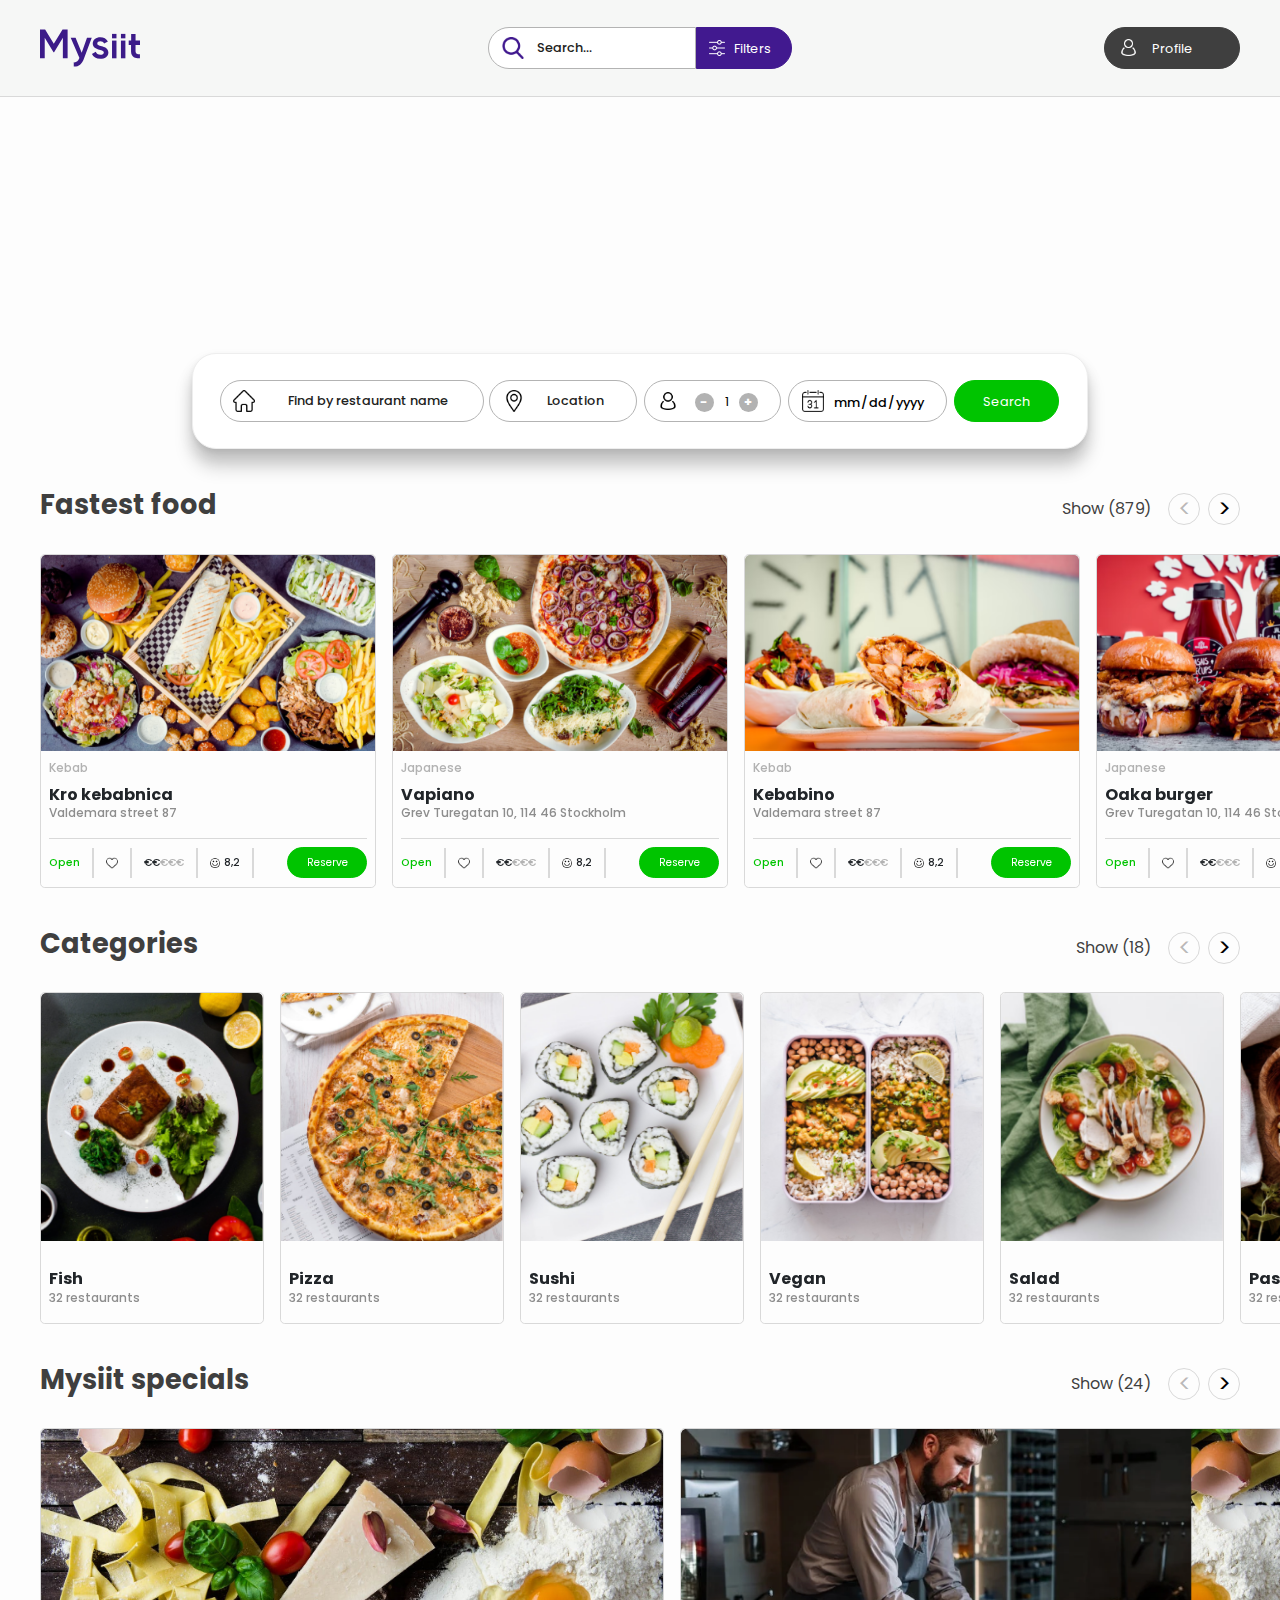
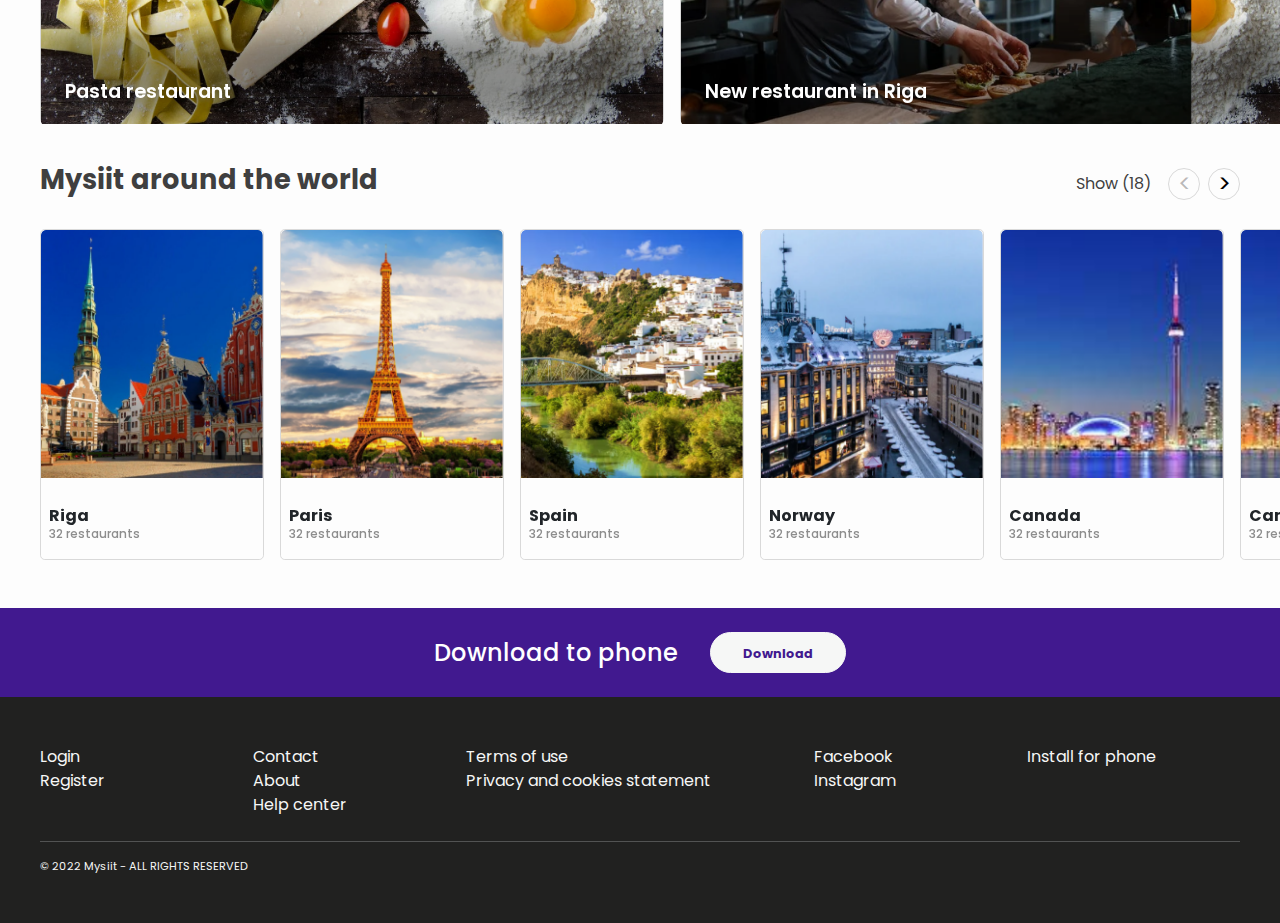
==== commit 82c7dd3e: "mostly done profile page" ====
--- a/index.html
+++ b/index.html
@@ -61,9 +61,9 @@
                                 <div class="text-center">
                                     <div class="Triangle text-center"></div>
                                 </div>
-                                <a class="DropdownButton text-center" href="#">Profile</a>
-                                <a class="DropdownButton text-center" href="#">Favourites</a>
-                                <a class="DropdownButton text-center" href="#">Log out</a>
+                                <a class="DropdownButton text-center" href="profile.html">Profile</a>
+                                <a class="DropdownButton text-center" href="profile.html">Favourites</a>
+                                <a class="DropdownButton text-center" href="profile.html">Log out</a>
                                 <br>
                             </div>
                         </li>
--- a/index.css
+++ b/index.css
@@ -12,6 +12,7 @@
         --transparentgray: rgba(53, 53, 53, 0.904);
 
         --bg: #f6f7f6;
+        --lightbg: #fdfdfd;
         --black: #212120;
         --purple: #41198F;
         --green: #00c400;
@@ -30,12 +31,13 @@
     }
     html, body
     {
-        background-color: var(--bg);
+        background-color: var(--lightbg);
     }
     .navbar
     {
         height: 6rem;
         z-index: 2;
+        background-color: var(--bg);
     }
     .dropdown-toggle::after
     {
@@ -391,7 +393,7 @@
 /*#region TOP NAVBAR Profile button*/
     .ProfileButton
     {
-        color: var(--bg);
+        color: white;
         border: 1px solid var(--darkergray);
         background-color: var(--darkergray);
     }
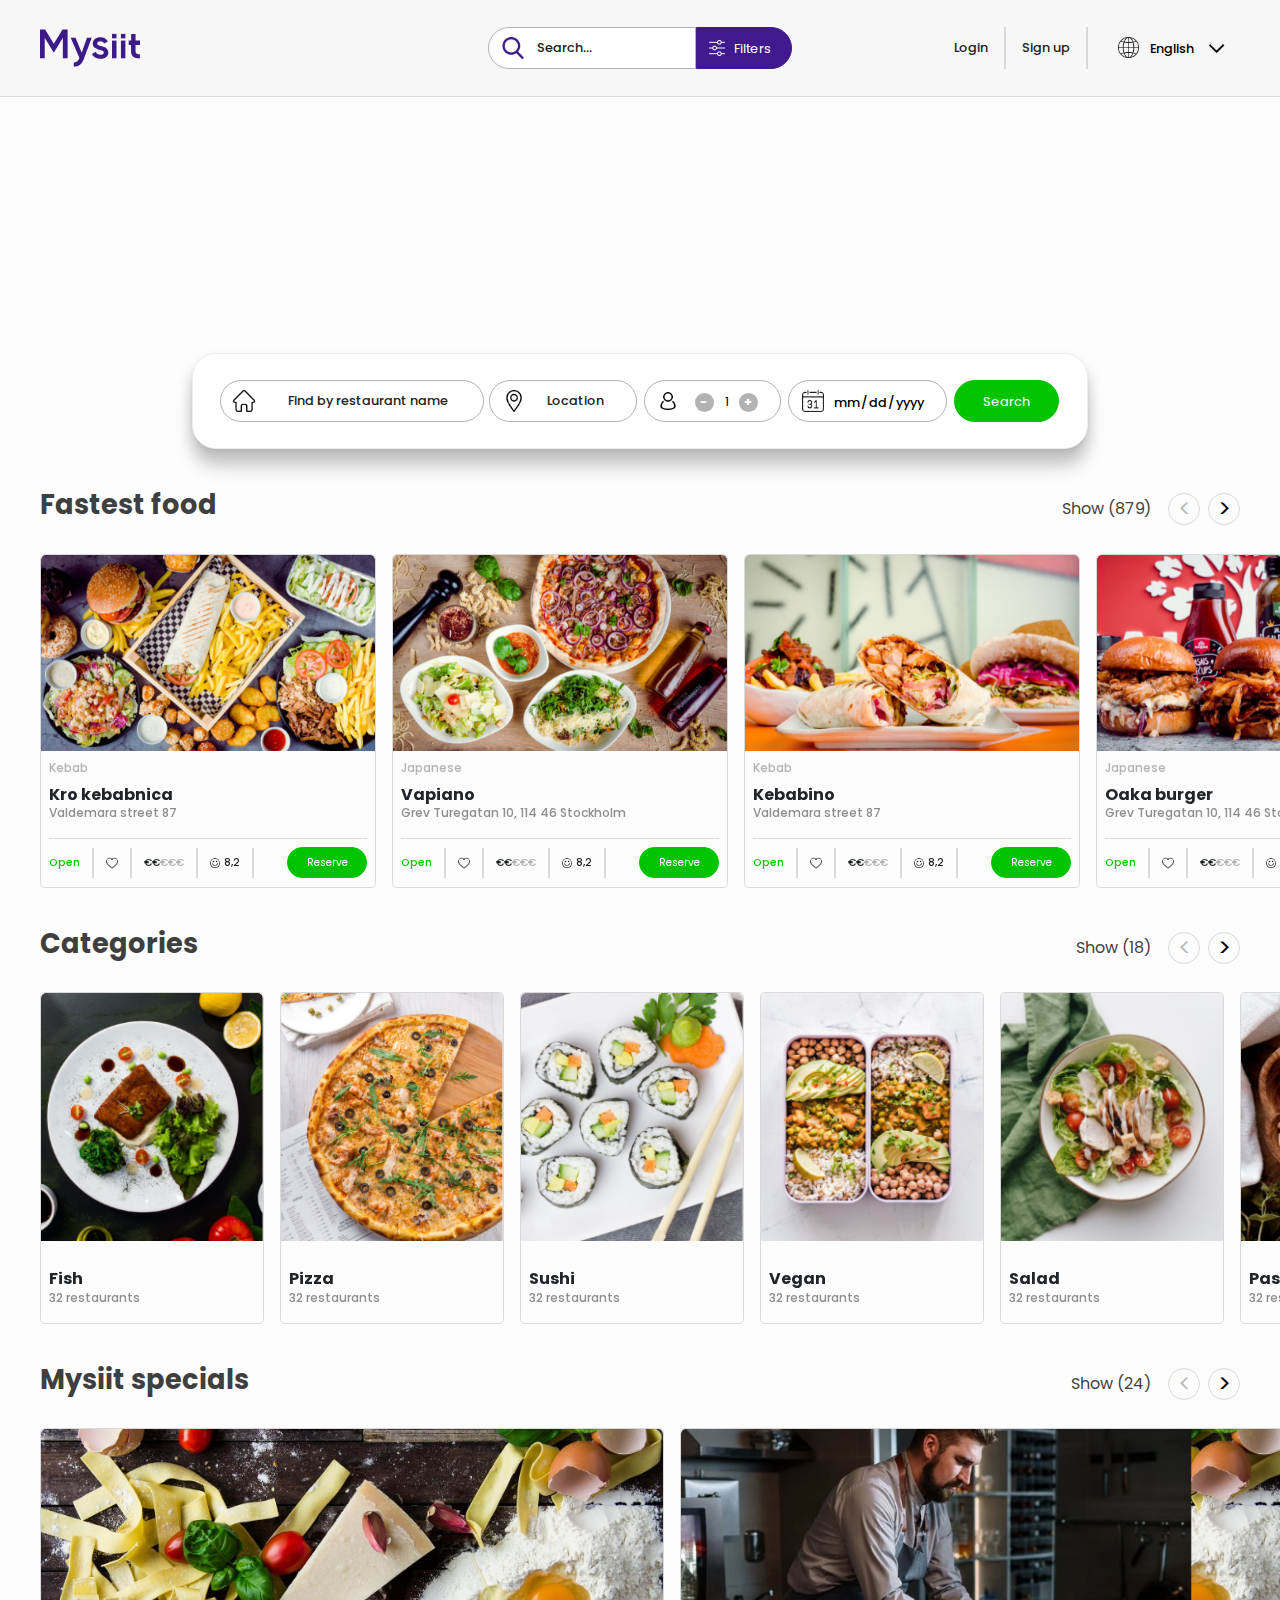
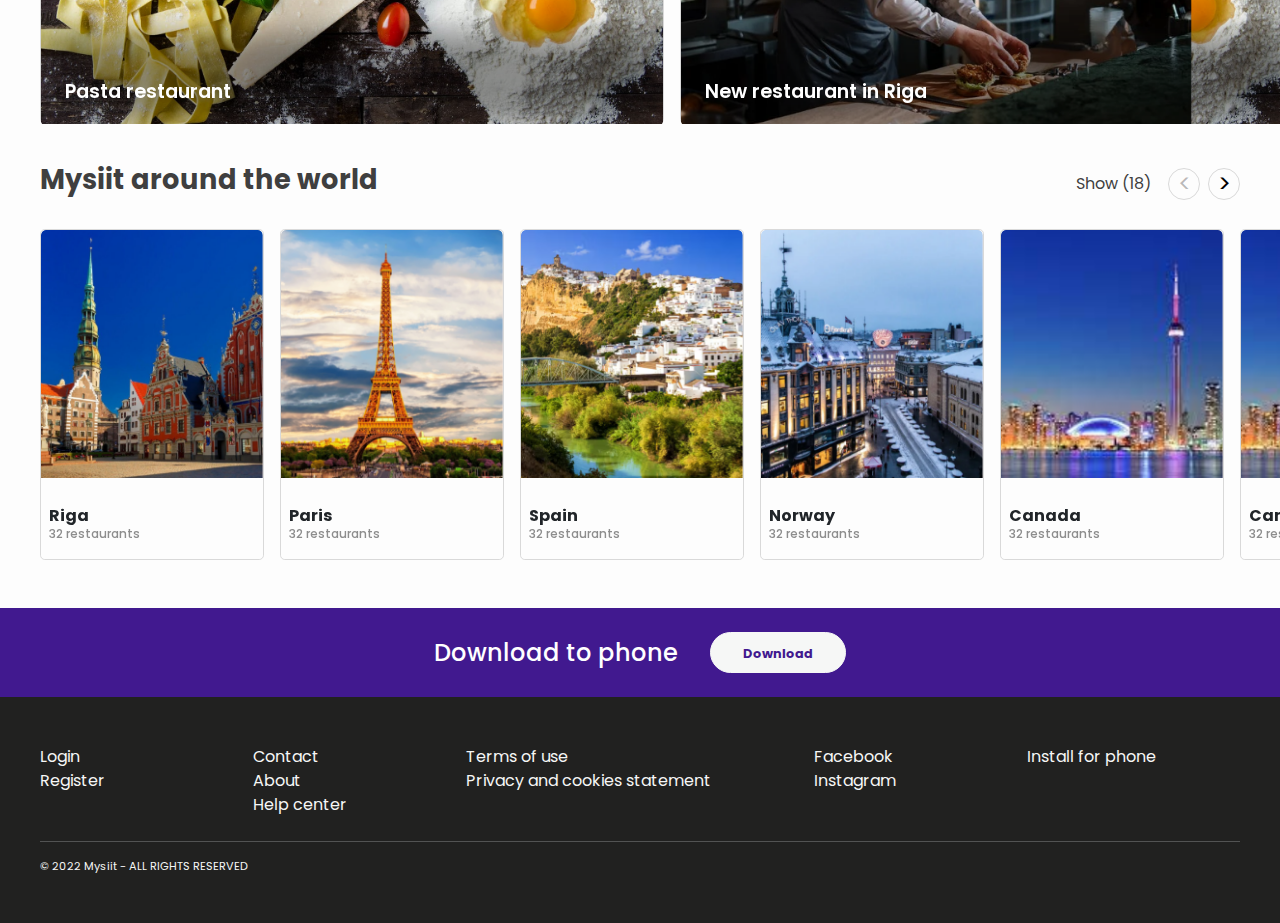
==== commit cfccce64: "changes" ====
--- a/index.html
+++ b/index.html
@@ -36,11 +36,19 @@
                     </li>
                 </ul>       
             </div>
+
             <div class="navbar w-50 w-md-100 p-0">
                 <ul class="navbar-nav ml-auto">
-                    <li class="nav-item dropdown d-flex ml-auto ml-md-3">
-                        <!--Remove d-none below to enable language button-->
-                        <button class="d-none PillElement LangButton ShrinkNavButton p-0 pr-3 m-0" type="button" id="LangDropdownButton" data-toggle="dropdown" aria-haspopup="true" aria-expanded="false">
+                    <li class="nav-item dropdown d-flex">
+                        <a class="CustomNavLink my-auto" href="">Login</a>
+                    </li>
+                    <div class="nav-item NavbarSpacer mx-3"></div>
+                    <li class="nav-item dropdown d-flex">
+                        <a class="CustomNavLink my-auto" href="">Sign up</a>
+                    </li>
+                    <div class="nav-item NavbarSpacer mx-3"></div>
+                    <li class="nav-item dropdown d-flex">
+                        <button class="PillElement LangButton ShrinkNavButton p-0 text-center m-0" type="button" id="LangDropdownButton" data-toggle="dropdown" aria-haspopup="true" aria-expanded="false">
                             <p class="IconText m-0">English</p>
                         </button>
                         <div class="LangDropdown ShrinkDropdown mt-2 py-0 dropdown-menu my-4" aria-labelledby="LangDropdownButton">
@@ -51,22 +59,6 @@
                             <a class="DropdownButton text-center" href="#">Lithuanian</a>
                             <br>
                         </div>
-                    </li>
-                    <li class="nav-item dropdown d-none d-md-flex ml-3">
-                        <li class="nav-item dropdown d-flex ml-auto ml-md-3">
-                            <button class="PillElement ProfileButton p-0 m-0 dropdown-toggle" type="button" id="ProfileDropdownButton" data-toggle="dropdown" aria-haspopup="true" aria-expanded="false">
-                                <p class="IconText m-0"><b>Profile</b></p>
-                            </button>
-                            <div class="ProfileDropdown mt-2 py-0 dropdown-menu my-4" aria-labelledby="ProfileDropdownButton">
-                                <div class="text-center">
-                                    <div class="Triangle text-center"></div>
-                                </div>
-                                <a class="DropdownButton text-center" href="profile.html">Profile</a>
-                                <a class="DropdownButton text-center" href="profile.html">Favourites</a>
-                                <a class="DropdownButton text-center" href="profile.html">Log out</a>
-                                <br>
-                            </div>
-                        </li>
                     </li>
                 </ul>
             </div>
--- a/index.css
+++ b/index.css
@@ -388,6 +388,17 @@
     {
         color: white;
     }
+    .NavbarSpacer
+    {
+        height: 2.6rem;
+        border: 0.5px solid var(--bordergray);
+    }
+    .CustomNavLink:link, .CustomNavLink:visited, .CustomNavLink:hover, .CustomNavLink:active
+    {
+        font-size: 0.8rem;
+        color: var(--black);
+        font-weight: 500;
+    }
 /*#endregion*/
 
 /*#region TOP NAVBAR Profile button*/
@@ -441,7 +452,6 @@
 /*#region TOP NAVBAR Language button*/
     .LangButton
     {
-        width: 6.5rem;
         text-align: right;
         font-weight: 500;
         background-color: transparent;
@@ -455,7 +465,10 @@
     }
     .LangButton > p::after
     {
-        content: none;
+        background-image: url("icons/down_arrow_dark.png");
+        background-size: 1.3rem 1.3rem;
+        margin-top: -1.9rem;
+        background-repeat: no-repeat;
     }
     .LangButton:active, .LangButton:hover
     {
@@ -479,7 +492,7 @@
         position: absolute;
         width: 10rem;
         margin-top: 0.5rem;
-        margin-left: -1.75rem;
+        margin-left: -0.75rem;
         border: 1px solid transparent;
         border-radius: 1.5rem;
         position: absolute;
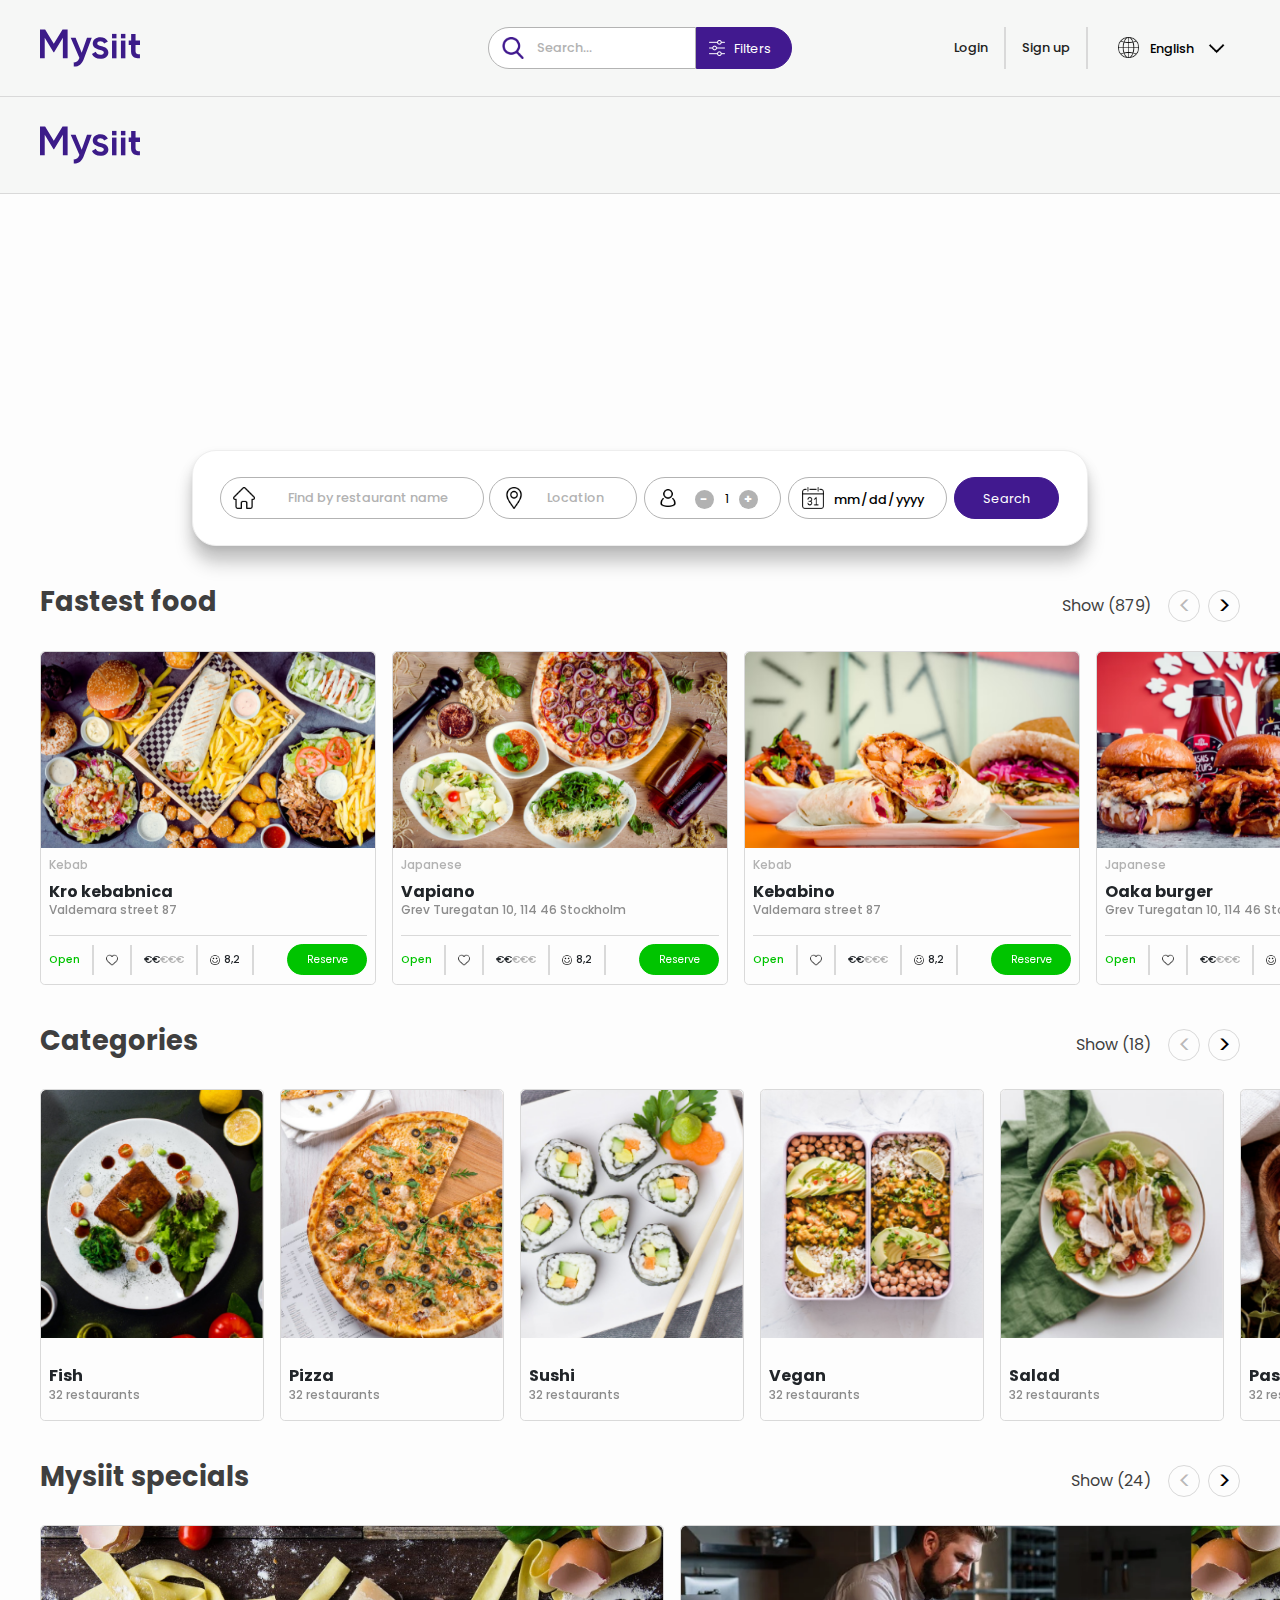
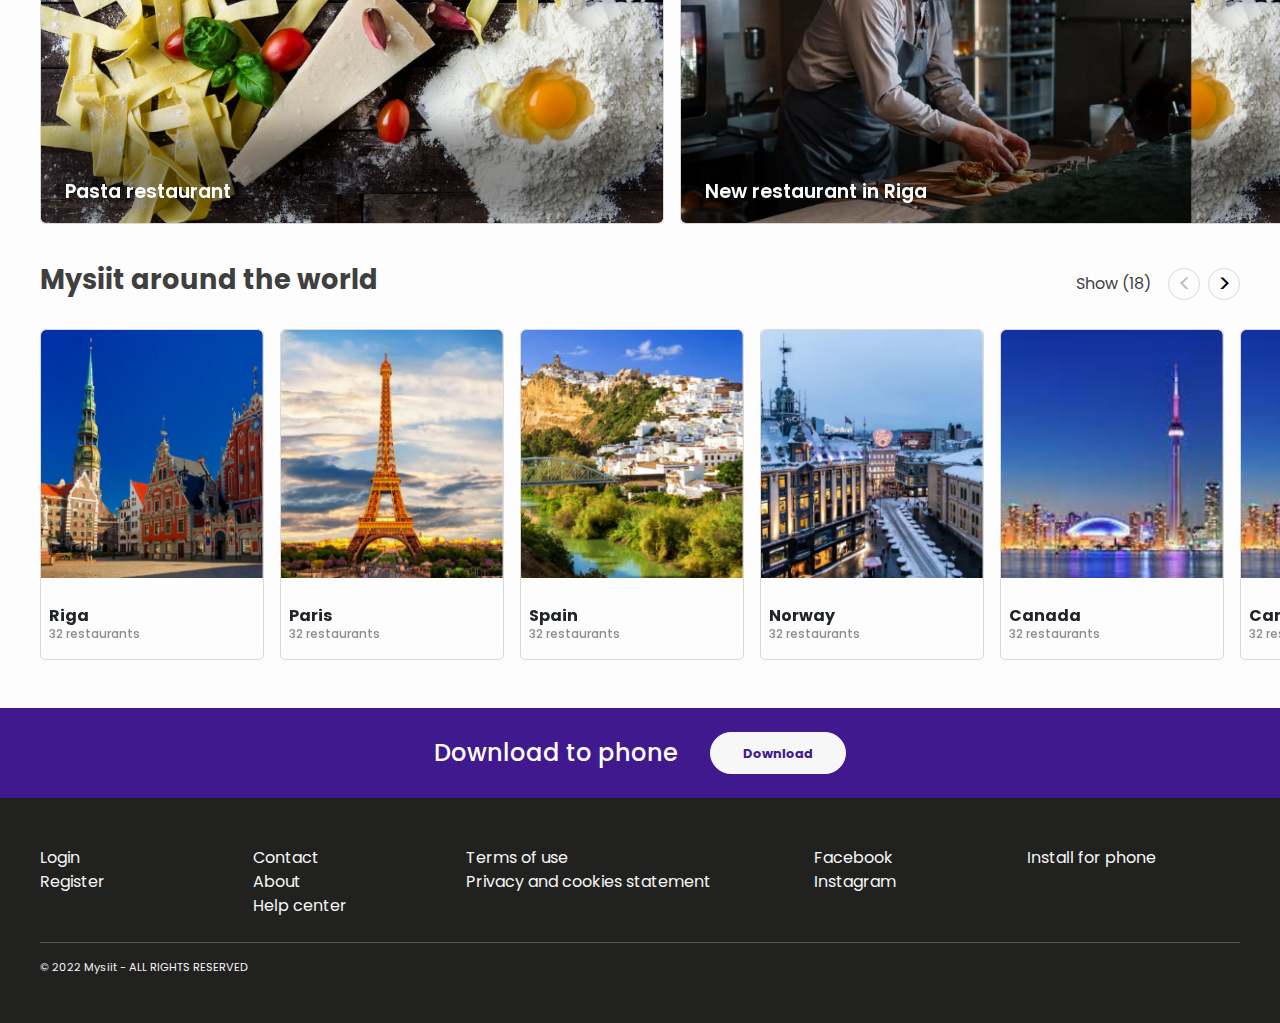
==== commit 5ceb50a5: "has purple hover fix, started new navbar" ====
--- a/index.html
+++ b/index.html
@@ -16,7 +16,7 @@
     
     <!-- Navbar -->
     <div class="NavbarLine">
-        <nav class="navbar MaxWidth mx-auto navbar-expand-md">
+        <nav class="navbar MaxWidth mx-auto navbar-expand">
             <div class="navbar w-50 w-md-100 p-0">
                 <ul class="navbar-nav mr-auto">
                     <a class="navbar-brand px-0 py-0" href="index.html">
@@ -24,7 +24,7 @@
                     </a>
                 </ul>
             </div>
-            <div class="mx-auto navbar d-none d-md-flex p-0">
+            <div class="mx-auto navbar p-0">
                 <ul class="navbar-nav mr-auto">
                     <li class="nav-item">
                         <input class="PillElement SearchBox pl-5 pr-3" type="text" placeholder="Search..." aria-label="Search">
@@ -39,14 +39,14 @@
 
             <div class="navbar w-50 w-md-100 p-0">
                 <ul class="navbar-nav ml-auto">
-                    <li class="nav-item dropdown d-flex">
-                        <a class="CustomNavLink my-auto" href="">Login</a>
+                    <li class="nav-item d-none d-md-flex">
+                        <a class="CustomNavLink my-auto" onclick="OpenNavMenu('LoginOverlay')" href="javascript:void(0)">Login</a>
                     </li>
-                    <div class="nav-item NavbarSpacer mx-3"></div>
-                    <li class="nav-item dropdown d-flex">
-                        <a class="CustomNavLink my-auto" href="">Sign up</a>
+                    <div class="nav-item NavbarSpacer mx-3 d-none d-md-flex"></div>
+                    <li class="nav-item d-none d-md-flex">
+                        <a class="CustomNavLink my-auto" onclick="OpenNavMenu('LoginOverlay')" href="javascript:void(0)">Sign up</a>
                     </li>
-                    <div class="nav-item NavbarSpacer mx-3"></div>
+                    <div class="nav-item NavbarSpacer mx-3 d-none d-md-flex"></div>
                     <li class="nav-item dropdown d-flex">
                         <button class="PillElement LangButton ShrinkNavButton p-0 text-center m-0" type="button" id="LangDropdownButton" data-toggle="dropdown" aria-haspopup="true" aria-expanded="false">
                             <p class="IconText m-0">English</p>
@@ -60,6 +60,19 @@
                             <br>
                         </div>
                     </li>
+                </ul>
+            </div>
+        </nav>
+    </div>
+
+    <!-- Navbar -->
+    <div class="NavbarLine">
+        <nav class="navbar MaxWidth mx-auto navbar-expand">
+            <div class="navbar w-50 w-md-100 p-0">
+                <ul class="navbar-nav mr-auto">
+                    <a class="navbar-brand px-0 py-0" href="index.html">
+                        <img src="images/Mysiit_logo.svg" width="100" height="40" alt="Mysiit">
+                    </a>
                 </ul>
             </div>
         </nav>
@@ -151,6 +164,44 @@
         </div>
     </section>
 
+    <!--Login popup overlay-->
+    <section class="PopupScrollbar NavOverlay LoginOverlay" id="LoginOverlay">
+        <div class="LoginOverlayContainer">
+            <div class="text-right">
+                <button onclick="CloseNavMenu('LoginOverlay')" class="CloseOverlay m-3">&times;</button>
+            </div>
+            <form action="index.html" class="LoginBox mx-auto my-auto text-center">
+                <h3 class="mb-0">Welcome to Mysiit</h3>
+                <input class="LoginInput px-3 mt-4" type="text" placeholder="Username">
+                <input class="LoginInput px-3 mt-4" type="password" placeholder="Password">
+                <div class="w-100 row SmallLoginText m-0 mt-3">
+                    <div class="GrayLoginText col-5 p-0 text-left">
+                        <label class="CheckboxLabel mb-0">
+                            <input class="CustomCheckbox" type="checkbox" name="CustomCheckbox" id="CustomCheckbox">
+                            Remember Me
+                        </label>
+                    </div>
+                    <div class="GrayLoginText col-7 p-0 m-0 text-right">
+                        <a href="">Forgot password</a>
+                    </div>
+                </div>
+                <button class="PillElement StartButton mt-4">Get started</button>
+                <div class="SmallLoginText mt-1 d-flex flex-wrap justify-content-center">
+                    <p class="ContinueText GrayLoginText text-center w-100 mt-3 mb-0">Or log in with:</p>
+                    <div class="w-100 py-1">
+                        <button class="GoogleButton"><p class="mb-0">Continue with Google</p></button>
+                    </div>
+                    <div class="w-100 py-1">
+                        <button class="FacebookButton"><p class="mb-0">Continue with Facebook</p></button>
+                    </div>
+                </div>
+                <div class="RegisterElement">
+                    <p class="GrayLoginText SmallLoginText">Don't have an account? <a href="">Register</a></p>
+                </div>
+            </form>
+        </div>
+    </section>
+
     <!-- Header -->
     <section class="HeaderSizingBox">
         <div class="CustomHeader h-100 container-fluid d-flex flex-wrap align-items-xl-center px-0">
@@ -614,7 +665,7 @@
                 <div class="CardBox StartSlide swiper-slide LargeCard container-fluid p-0 h-auto">
                     <div class="h-100 mx-1 mx-md-2">
                         <div class="row w-100 m-0">
-                            <a class="ClickableImage" href="restaurant.html">
+                            <a class="ClickableImage ClickableImageFull" href="restaurant.html">
                                 <img class="col p-0 w-100 img-fluid" src="images/specials_1.png" alt="">
                                 <p class="CardOverlayText">Pasta restaurant</p>
                             </a>
@@ -625,7 +676,7 @@
                 <div class="CardBox swiper-slide LargeCard container-fluid p-0 h-auto">
                     <div class="h-100 mx-1 mx-md-2">
                         <div class="row w-100 m-0">
-                            <a class="ClickableImage" href="restaurant.html">
+                            <a class="ClickableImage ClickableImageFull" href="restaurant.html">
                                 <img class="col p-0 w-100 img-fluid" src="images/specials_2.png" alt="">
                                 <p class="CardOverlayText">New restaurant in Riga</p>
                             </a>
@@ -636,7 +687,7 @@
                 <div class="CardBox EndSlide swiper-slide LargeCard container-fluid p-0 h-auto">
                     <div class="h-100 mx-1 mx-md-2">
                         <div class="row w-100 m-0">
-                            <a class="ClickableImage" href="restaurant.html">
+                            <a class="ClickableImage ClickableImageFull" href="restaurant.html">
                                 <img class="col p-0 w-100 img-fluid" src="images/specials_1.png" alt="">
                                 <p class="CardOverlayText">Pasta restaurant</p>
                             </a>
--- a/index.css
+++ b/index.css
@@ -15,7 +15,9 @@
         --lightbg: #fdfdfd;
         --black: #212120;
         --purple: #41198F;
+        --hoverpurple: #3C1B8A;
         --green: #00c400;
+        --blue: #3b5998;
     }
     *
     {
@@ -310,6 +312,10 @@
 }
 /*#endregion*/
 
+
+/*#region Sizing for different screens*/
+    
+/*#endregion*/
 
 /*#region TOP NAVBAR Search box*/
     .SearchBox
@@ -577,8 +583,8 @@
     .SearchEl5
     {
         width: 25%;
-        background-color: var(--green);
-        border: 1px solid var(--green);
+        background-color: var(--purple);
+        border: 1px solid var(--purple);
         color: white;
     }
     .SearchEl5:active, .SearchEl5:hover
@@ -753,10 +759,31 @@
         height: 1.9rem;
         width: 5rem;
     }
-    .ClickableImage:hover > img, .ClickableImage:active > img
-    {
-        filter: brightness(50%);
-        transition: all 150ms linear;
+    .ClickableImage
+    {
+        display: flex;
+        position: relative;
+    }
+    .ClickableImage::before
+    {
+        border-top-left-radius: 0.3rem;
+        border-top-right-radius: 0.3rem;
+        content: "";
+        display: inline-block;
+        position: absolute;
+        width: 100%;
+        height: 100%;
+        z-index: 1;
+    }
+    .ClickableImageFull::before
+    {
+        border-radius: 0.3rem;
+    }
+    .ClickableImage:hover::before
+    {
+        transition: all 150ms;
+        background-color: var(--hoverpurple);
+        opacity: 60%;
     }
     .ClickableImage:link, .ClickableImage:visited, .ClickableImage:hover, .ClickableImage:active
     {
@@ -782,8 +809,9 @@
     }
     .CardOverlayText
     {
-        position: relative;
-        margin-top: -3rem;
+        z-index: 2;
+        position: absolute;
+        bottom: 0;
         margin-left: 1.5rem;
         font-weight: 600;
         font-size: 1.2rem;
@@ -855,6 +883,142 @@
         transition: all 150ms linear;
         color: white;
         background-color: var(--purple);
+    }
+/*#endregion*/
+
+/*#region OVERLAY Login*/
+    .LoginOverlayContainer
+    {
+        color: var(--black);
+        width: 32rem;
+        height: 40rem;
+        margin: auto;
+        margin-top: 5vh;
+        background-color: var(--bg);
+        border-radius: 0.5rem;
+        overflow: hidden;
+    }
+    .LoginBox
+    {
+        width: 60%;
+    }
+    .LoginBox > h3
+    {
+        font-weight: 700;
+        color: var(--purple);
+    }
+    .LoginBox .LoginInput
+    {
+        width: 100%;
+        height: 2.6rem;
+        background-color: var(--lightbg);
+        border: 1px solid var(--bordergray);
+        border-radius: 1rem;
+        font-size: 0.75rem;
+    }::placeholder
+    {
+        color: var(--lightgray);
+    }
+    /*----------------------------------------*/
+    .SmallLoginText
+    {
+        font-size: 0.75rem;
+        font-weight: 600;
+    }
+    .GrayLoginText, .GrayLoginText a:link, .SmallLoginText a:visited, .SmallLoginText a:hover, .SmallLoginText a:active
+    {
+        line-height: 1.2;
+        color: var(--lightgray);
+    }
+    /*----------------------------------------*/
+    .StartButton
+    {
+        background-color: var(--green);
+        font-weight: 500;
+        border: 1px solid var(--green);
+        color: white;
+        line-height: 2.4rem;
+    }
+    .StartButton:active, .StartButton:hover
+    {
+        background-color: var(--black);
+        border: 1px solid var(--black);
+        transition: all 150ms;
+    }
+    /*----------------------------------------*/
+    .ContinueText
+    {
+        line-height: 2rem;
+    }
+    .ContinueButton
+    {
+        width: 2rem;
+        height: 2rem;
+        border: 0;
+        border-radius: 50%;
+        background-color: transparent;
+    }
+    .ContinueIcon
+    {
+        height: 2rem;
+        width: 2rem;
+        border-radius: 1rem;
+    }
+    .ContinueIcon:hover, .ContinueIcon:active
+    {
+        background-color: var(--green);
+        transition: all 150ms;
+    }
+    /*----------------------------------------*/
+    .RegisterElement
+    {
+        font-size: 0.75rem;
+        margin-top: 2rem;
+    }
+    .RegisterElement a:link, .RegisterElement a:visited, .RegisterElement a:hover, .RegisterElement a:active
+    {
+        color: var(--green);
+    }
+    .GoogleButton
+    {
+        border: 1px solid var(--bordergray);
+        background-color: var(--lightbg);
+    }
+    .GoogleButton::before
+    {
+        display: block;
+        content: '';
+        position: absolute;
+        background-size: 1.3rem 1.3rem;
+        width: 1.3rem;
+        height: 1.3rem;
+        background-image: url(icons/google2.png);
+        margin-top: -0.1rem;
+    }
+    .FacebookButton
+    {
+        border: 1px solid var(--blue);
+        background-color: var(--blue);
+        color: white;
+    }
+    .FacebookButton::before
+    {
+        display: block;
+        content: '';
+        position: absolute;
+        background-size: 1.3rem 1.3rem;
+        width: 1.3rem;
+        height: 1.3rem;
+        background-image: url(icons/facebook2.png);
+        margin-top: -0.1rem;
+    }
+    .GoogleButton, .FacebookButton
+    {
+        font-weight: 500;
+        font-size: 0.7rem;
+        width: 14rem;
+        height: 2rem;
+        border-radius: 0.5rem;
     }
 /*#endregion*/
 
